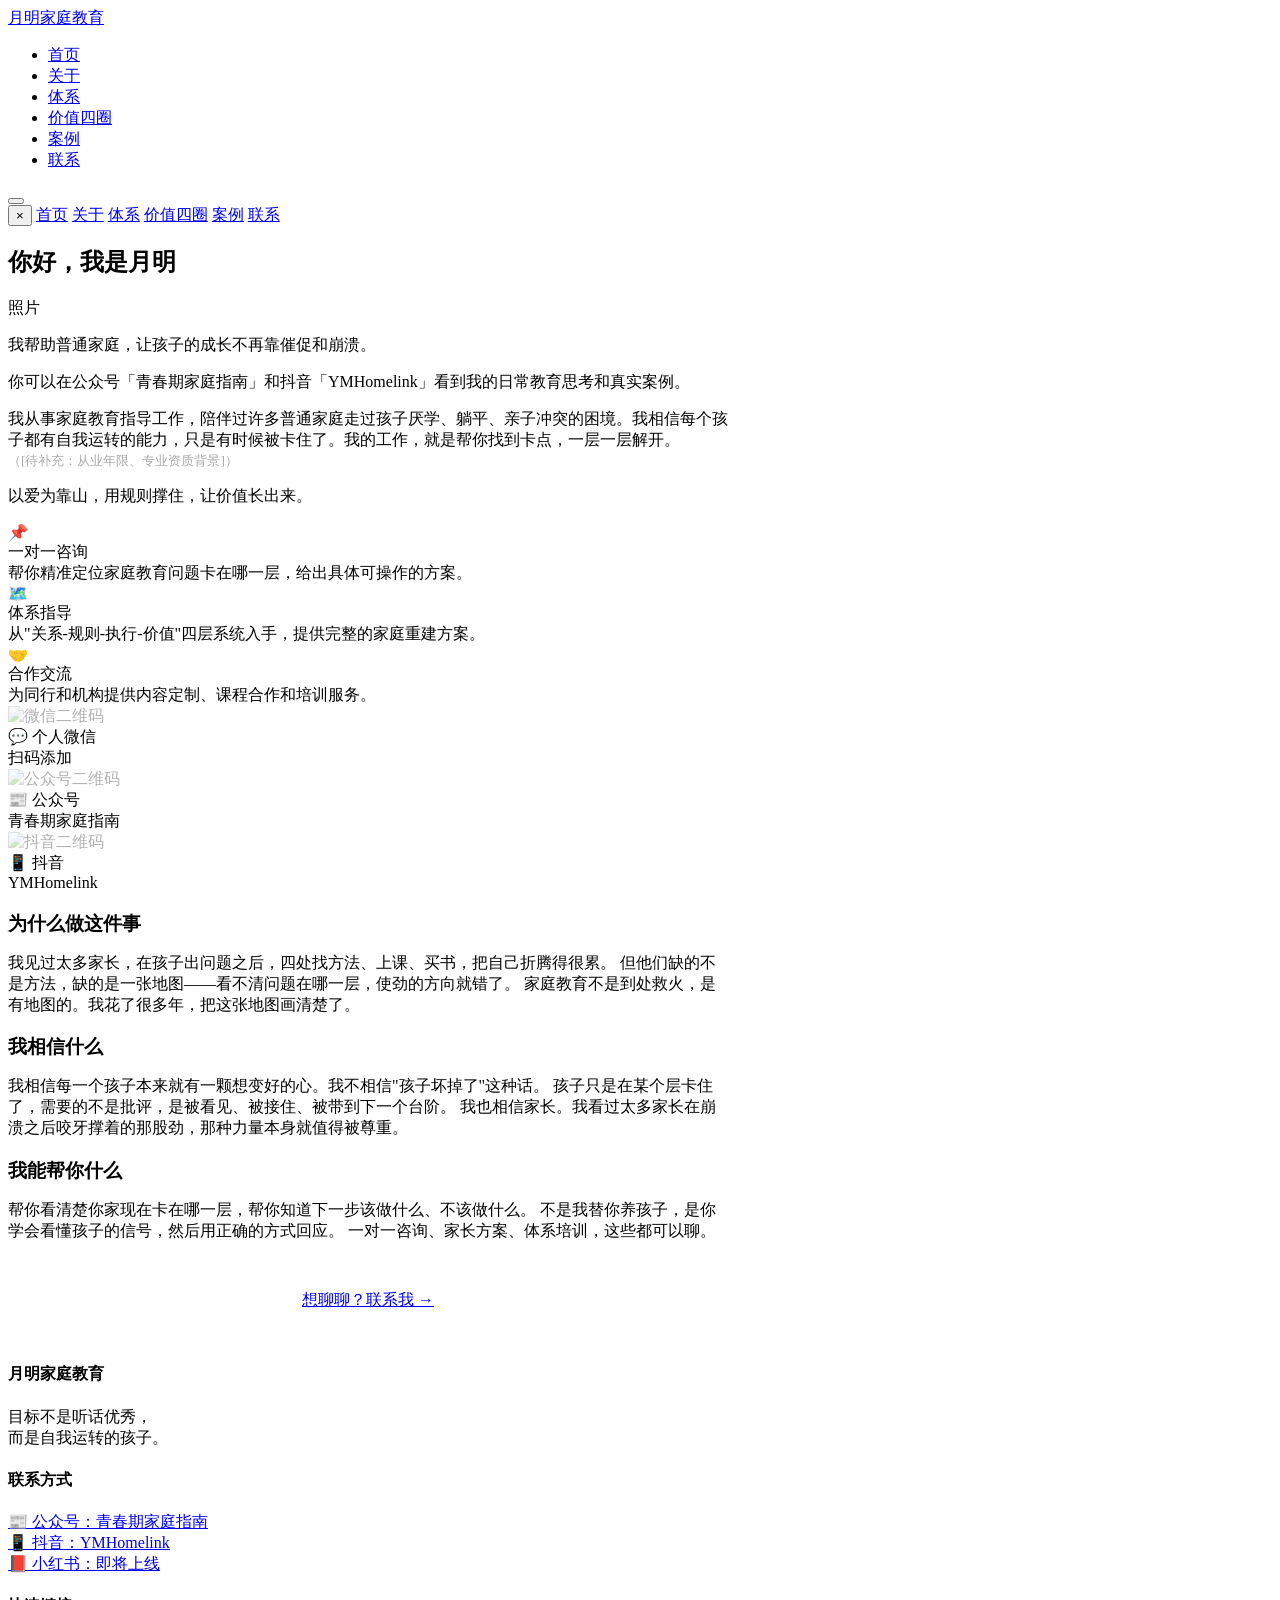
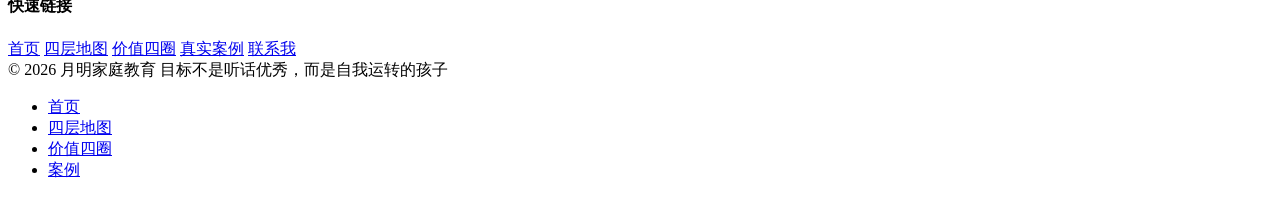
==== about.html @ 7f3afdfc "fix: correct QR code image assignments - qrcode-douyin.png = 抖音 - qrcode-wechat-mp.jpg = 微信公众号 - qrc" ====
<!DOCTYPE html>
<html lang="zh-CN">
<head>
  <meta charset="UTF-8">
  <meta name="viewport" content="width=device-width, initial-scale=1.0">
  <title>你好，我是月明 | 月明家庭教育</title>
  <meta name="description" content="月明，帮助普通家庭，让孩子的成长不再靠催促和崩溃。">
  <link rel="stylesheet" href="css/style.css">
</head>
<body>

<!-- ========== HEADER ========== -->
<!--[HEADER START]-->
<nav class="nav">
  <div class="container nav__inner">
    <a href="index.html" class="nav__brand">月明家庭教育</a>
    <ul class="nav__links">
      <li><a href="index.html">首页</a></li>
      <li><a href="about.html">关于</a></li>
      <li><a href="system.html">体系</a></li>
      <li><a href="value.html">价值四圈</a></li>
      <li><a href="cases.html">案例</a></li>
      <li><a href="contact.html" class="nav__cta">联系</a></li>
    </ul>
    <button class="nav__hamburger" aria-label="菜单" onclick="document.querySelector('.nav__mobile').classList.add('open'); document.body.style.overflow='hidden';">
      <span></span><span></span><span></span>
    </button>
  </div>
</nav>
<div class="nav__mobile">
  <button class="nav__mobile-close" onclick="document.querySelector('.nav__mobile').classList.remove('open'); document.body.style.overflow='';">&times;</button>
  <a href="index.html">首页</a>
  <a href="about.html">关于</a>
  <a href="system.html">体系</a>
  <a href="value.html">价值四圈</a>
  <a href="cases.html">案例</a>
  <a href="contact.html">联系</a>
</div>
<!--[HEADER END]-->

<main>
  <section class="hero">
    <div class="container">
      <h1 class="hero__title">你好，我是月明</h1>
    </div>
  </section>

  <section class="section" style="padding-top:0">
    <div class="container" style="max-width:720px;">
      <!-- 照片占位 -->
      <div class="about-photo">照片</div>

      <p class="about-intro">我帮助普通家庭，让孩子的成长不再靠催促和崩溃。</p>
      <p class="about-links">你可以在公众号「青春期家庭指南」和抖音「YMHomelink」看到我的日常教育思考和真实案例。</p>

      <div class="about-bg-text">
        我从事家庭教育指导工作，陪伴过许多普通家庭走过孩子厌学、躺平、亲子冲突的困境。我相信每个孩子都有自我运转的能力，只是有时候被卡住了。我的工作，就是帮你找到卡点，一层一层解开。
        <br><small style="color:#aaa;">（[待补充：从业年限、专业资质背景]）</small>
      </div>

      <div class="about-quote-card">
        <p>以爱为靠山，用规则撑住，让价值长出来。</p>
      </div>

      <div class="divider"></div>

      <!-- 服务项目 -->
      <div class="service-cards reveal">
        <div class="service-card">
          <div class="service-card__icon">📌</div>
          <div class="service-card__title">一对一咨询</div>
          <div class="service-card__desc">帮你精准定位家庭教育问题卡在哪一层，给出具体可操作的方案。</div>
        </div>
        <div class="service-card">
          <div class="service-card__icon">🗺️</div>
          <div class="service-card__title">体系指导</div>
          <div class="service-card__desc">从"关系-规则-执行-价值"四层系统入手，提供完整的家庭重建方案。</div>
        </div>
        <div class="service-card">
          <div class="service-card__icon">🤝</div>
          <div class="service-card__title">合作交流</div>
          <div class="service-card__desc">为同行和机构提供内容定制、课程合作和培训服务。</div>
        </div>
      </div>

      <!-- 二维码 -->
      <div class="qr-cards reveal">
        <div class="qr-card">
          <img src="images/qr/qrcode-wechat-personal.png" alt="微信二维码" class="qr-card__img" onerror="this.style.opacity='0.3'">
          <div class="qr-card__name">💬 个人微信</div>
          <div class="qr-card__sub">扫码添加</div>
        </div>
        <div class="qr-card">
          <img src="images/qr/qrcode-wechat-mp.jpg" alt="公众号二维码" class="qr-card__img" onerror="this.style.opacity='0.3'">
          <div class="qr-card__name">📰 公众号</div>
          <div class="qr-card__sub">青春期家庭指南</div>
        </div>
        <div class="qr-card">
          <img src="images/qr/qrcode-douyin.png" alt="抖音二维码" class="qr-card__img" onerror="this.style.opacity='0.3'">
          <div class="qr-card__name">📱 抖音</div>
          <div class="qr-card__sub">YMHomelink</div>
        </div>
      </div>

      <div class="divider"></div>

      <!-- 三段落 -->
      <div class="reveal">
        <h3 style="margin-bottom:16px;">为什么做这件事</h3>
        <p>我见过太多家长，在孩子出问题之后，四处找方法、上课、买书，把自己折腾得很累。 但他们缺的不是方法，缺的是一张地图——看不清问题在哪一层，使劲的方向就错了。 家庭教育不是到处救火，是有地图的。我花了很多年，把这张地图画清楚了。</p>
      </div>

      <div class="divider"></div>

      <div class="reveal">
        <h3 style="margin-bottom:16px;">我相信什么</h3>
        <p>我相信每一个孩子本来就有一颗想变好的心。我不相信"孩子坏掉了"这种话。 孩子只是在某个层卡住了，需要的不是批评，是被看见、被接住、被带到下一个台阶。 我也相信家长。我看过太多家长在崩溃之后咬牙撑着的那股劲，那种力量本身就值得被尊重。</p>
      </div>

      <div class="divider"></div>

      <div class="reveal">
        <h3 style="margin-bottom:16px;">我能帮你什么</h3>
        <p>帮你看清楚你家现在卡在哪一层，帮你知道下一步该做什么、不该做什么。 不是我替你养孩子，是你学会看懂孩子的信号，然后用正确的方式回应。 一对一咨询、家长方案、体系培训，这些都可以聊。</p>
      </div>

      <div class="divider"></div>

      <div class="reveal" style="text-align:center; padding:32px 0;">
        <a href="contact.html" class="btn btn--primary">想聊聊？联系我 →</a>
      </div>
    </div>
  </section>
</main>

<!-- ========== FOOTER ========== -->
<!--[FOOTER START]-->
<footer class="footer">
  <div class="container">
    <div class="footer__inner">
      <div class="footer__col">
        <h4>月明家庭教育</h4>
        <p>目标不是听话优秀，<br>而是自我运转的孩子。</p>
      </div>
      <div class="footer__col">
        <h4>联系方式</h4>
        <div class="footer__social">
          <a href="https://mp.weixin.qq.com/" target="_blank" rel="noopener">📰 公众号：青春期家庭指南</a>
        </div>
        <div class="footer__social">
          <a href="https://www.douyin.com/user/YMHomelink" target="_blank" rel="noopener">📱 抖音：YMHomelink</a>
        </div>
        <div class="footer__social">
          <a href="#">📕 小红书：即将上线</a>
        </div>
      </div>
      <div class="footer__col">
        <h4>快速链接</h4>
        <a href="index.html">首页</a>
        <a href="system.html">四层地图</a>
        <a href="value.html">价值四圈</a>
        <a href="cases.html">真实案例</a>
        <a href="contact.html">联系我</a>
      </div>
    </div>
    <div class="footer__bottom">
      <span>© 2026 月明家庭教育</span>
      <span>目标不是听话优秀，而是自我运转的孩子</span>
      <ul class="footer__bottom-links">
        <li><a href="index.html">首页</a></li>
        <li><a href="system.html">四层地图</a></li>
        <li><a href="value.html">价值四圈</a></li>
        <li><a href="cases.html">案例</a></li>
      </ul>
    </div>
  </div>
</footer>
<!--[FOOTER END]-->

<script src="js/main.js"></script>
</body>
</html>
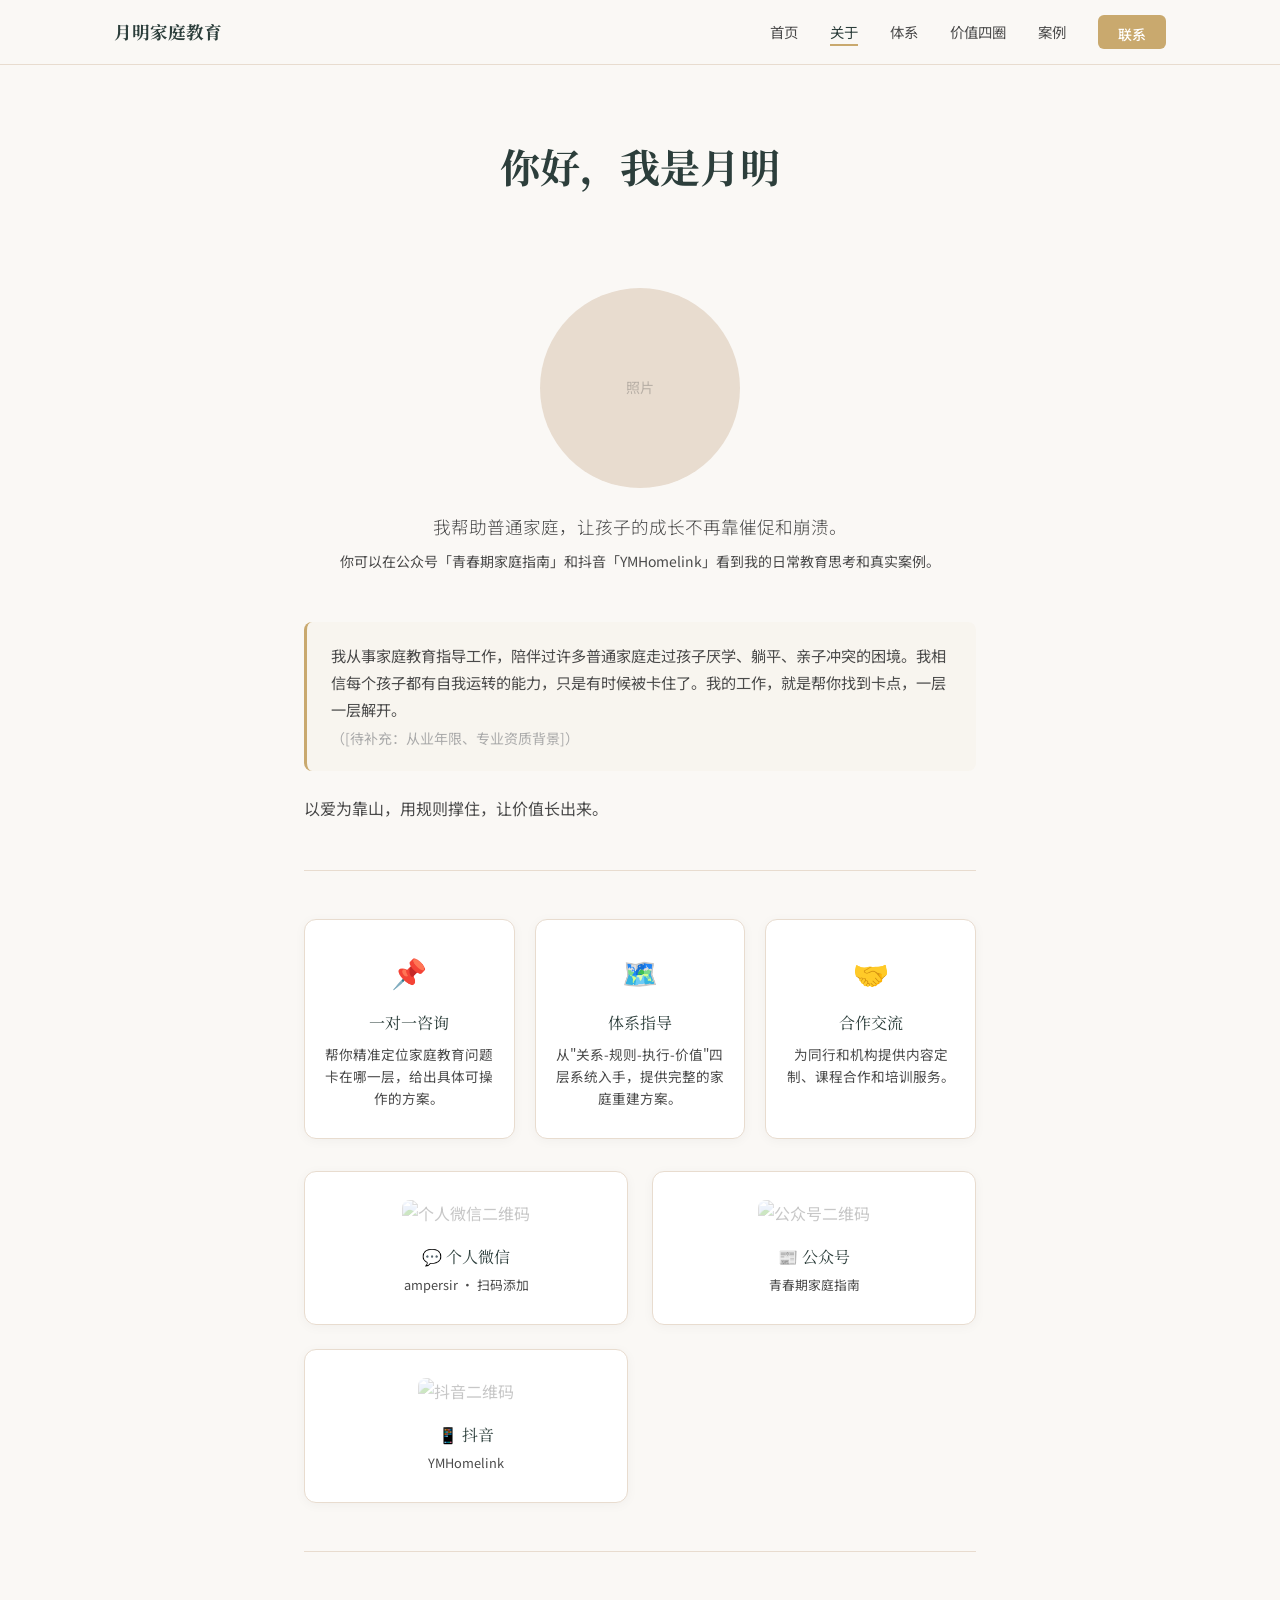
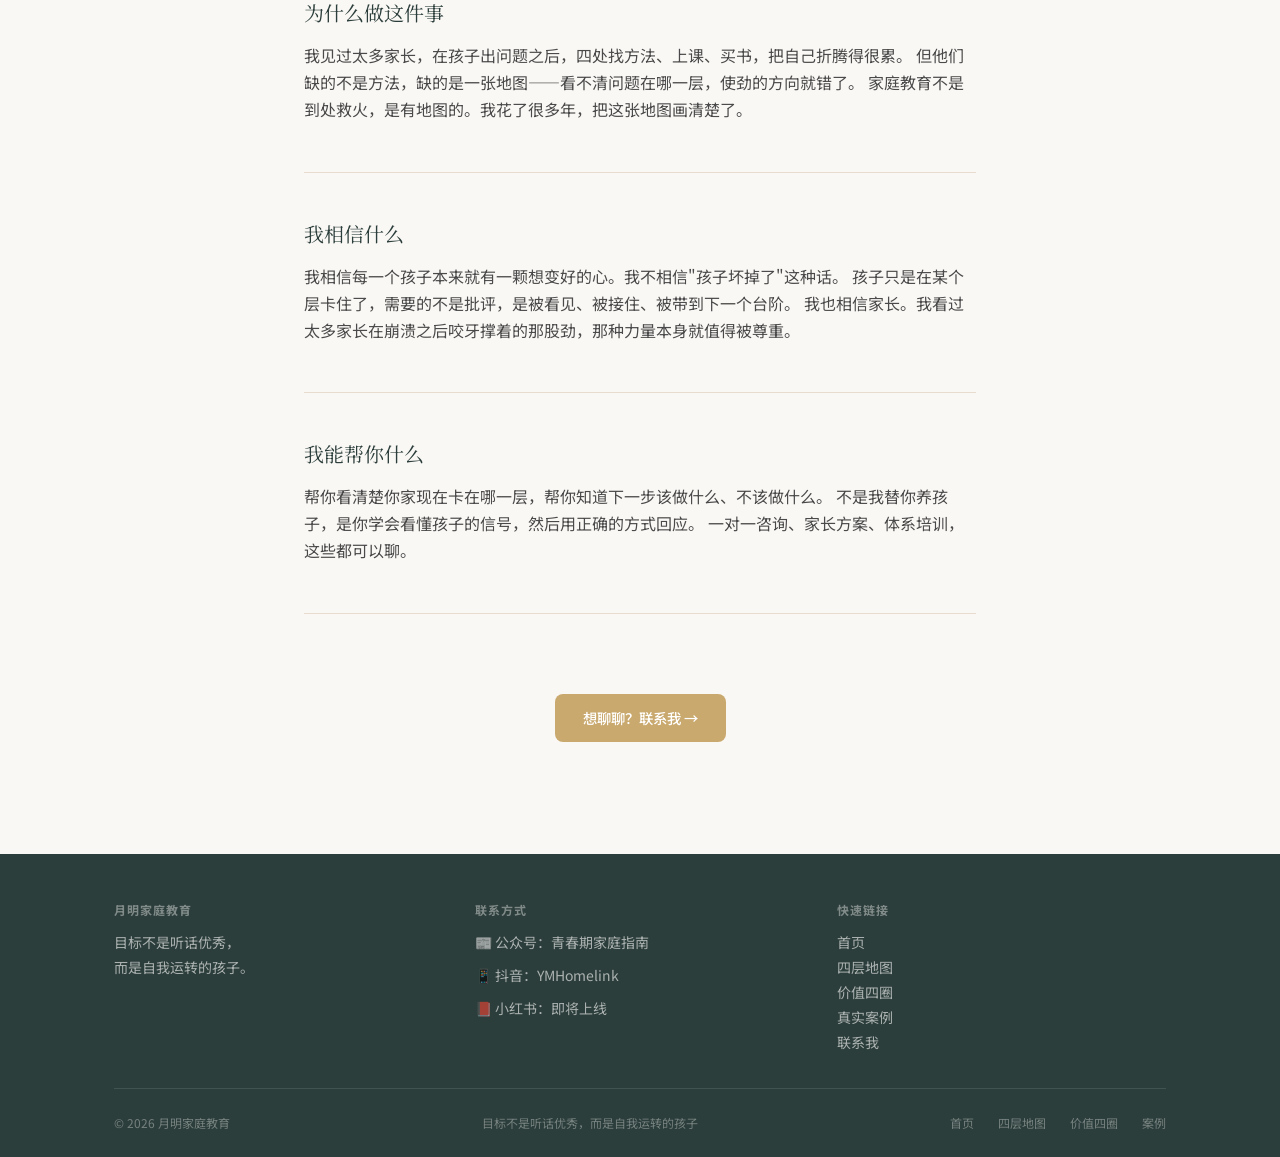
==== commit bd21810b: "fix: comprehensive site review updates QR code mappings (final): - qrcode-wechat-mp.jpg = 个人微信 amper" ====
--- a/about.html
+++ b/about.html
@@ -86,12 +86,12 @@
       <!-- 二维码 -->
       <div class="qr-cards reveal">
         <div class="qr-card">
-          <img src="images/qr/qrcode-wechat-personal.png" alt="微信二维码" class="qr-card__img" onerror="this.style.opacity='0.3'">
+          <img src="images/qr/qrcode-wechat-mp.jpg" alt="个人微信二维码" class="qr-card__img" onerror="this.style.opacity='0.3'">
           <div class="qr-card__name">💬 个人微信</div>
-          <div class="qr-card__sub">扫码添加</div>
+          <div class="qr-card__sub">ampersir · 扫码添加</div>
         </div>
         <div class="qr-card">
-          <img src="images/qr/qrcode-wechat-mp.jpg" alt="公众号二维码" class="qr-card__img" onerror="this.style.opacity='0.3'">
+          <img src="images/qr/qrcode-wechat-personal.png" alt="公众号二维码" class="qr-card__img" onerror="this.style.opacity='0.3'">
           <div class="qr-card__name">📰 公众号</div>
           <div class="qr-card__sub">青春期家庭指南</div>
         </div>
@@ -145,7 +145,7 @@
       <div class="footer__col">
         <h4>联系方式</h4>
         <div class="footer__social">
-          <a href="https://mp.weixin.qq.com/" target="_blank" rel="noopener">📰 公众号：青春期家庭指南</a>
+          <a href="https://mp.weixin.qq.com/" target="_blank" rel="noopener"><!-- TODO: 替换为公众号真实主页链接 -->📰 公众号：青春期家庭指南</a>
         </div>
         <div class="footer__social">
           <a href="https://www.douyin.com/user/YMHomelink" target="_blank" rel="noopener">📱 抖音：YMHomelink</a>
--- a/css/style.css
+++ b/css/style.css
@@ -0,0 +1,1560 @@
+/* ============================================
+   月明家庭教育 - 全局样式表
+   ============================================ */
+
+/* Google Fonts */
+@import url('https://fonts.googleapis.com/css2?family=Noto+Serif+SC:wght@400;700&family=Noto+Sans+SC:wght@300;400;500&family=Inter:wght@400;500&display=swap');
+
+/* CSS Variables */
+:root {
+  --bg: #FAF8F5;
+  --card: #FFFFFF;
+  --heading: #2C3E3B;
+  --body: #4A4A4A;
+  --accent: #C9A96E;
+  --accent-dark: #B08A55;
+  --divider: #E8DCCF;
+  --font-serif: 'Noto Serif SC', 'Songti SC', serif;
+  --font-sans: 'Noto Sans SC', 'PingFang SC', 'Microsoft YaHei', sans-serif;
+  --font-inter: 'Inter', sans-serif;
+  --shadow-card: 0 2px 12px rgba(0,0,0,0.04);
+  --shadow-hover: 0 4px 20px rgba(0,0,0,0.08);
+  --radius: 12px;
+  --transition: 0.3s ease;
+}
+
+/* Reset */
+*, *::before, *::after { box-sizing: border-box; margin: 0; padding: 0; }
+
+html {
+  scroll-behavior: smooth;
+  font-size: 16px;
+}
+
+body {
+  background-color: var(--bg);
+  color: var(--body);
+  font-family: var(--font-sans);
+  font-weight: 400;
+  line-height: 1.7;
+  -webkit-font-smoothing: antialiased;
+}
+
+/* Typography */
+h1, h2, h3, h4 {
+  font-family: var(--font-serif);
+  color: var(--heading);
+  line-height: 1.3;
+}
+h1 { font-size: 2.5rem; font-weight: 700; }
+h2 { font-size: 1.75rem; font-weight: 700; }
+h3 { font-size: 1.25rem; font-weight: 400; }
+p { margin-bottom: 1rem; }
+p:last-child { margin-bottom: 0; }
+
+small, .small { font-size: 0.875rem; }
+
+/* Container */
+.container {
+  max-width: 1100px;
+  margin: 0 auto;
+  padding: 0 24px;
+}
+
+/* Section spacing */
+.section { padding: 80px 0; }
+.section--lg { padding: 120px 0; }
+.section--sm { padding: 48px 0; }
+
+/* ============================================
+   Navigation
+   ============================================ */
+.nav {
+  position: fixed;
+  top: 0;
+  left: 0;
+  right: 0;
+  z-index: 1000;
+  background: rgba(250, 248, 245, 0.95);
+  backdrop-filter: blur(8px);
+  border-bottom: 1px solid var(--divider);
+}
+
+.nav__inner {
+  display: flex;
+  align-items: center;
+  justify-content: space-between;
+  height: 64px;
+}
+
+.nav__brand {
+  font-family: var(--font-serif);
+  font-size: 1.1rem;
+  font-weight: 700;
+  color: var(--heading);
+  text-decoration: none;
+}
+
+.nav__links {
+  display: flex;
+  align-items: center;
+  gap: 32px;
+  list-style: none;
+}
+
+.nav__links a {
+  font-size: 0.9rem;
+  color: var(--body);
+  text-decoration: none;
+  padding-bottom: 2px;
+  border-bottom: 2px solid transparent;
+  transition: border-color var(--transition), color var(--transition);
+}
+
+.nav__links a:hover,
+.nav__links a.active {
+  color: var(--heading);
+  border-bottom-color: var(--accent);
+}
+
+.nav__cta {
+  display: inline-block;
+  padding: 8px 20px;
+  background: var(--accent);
+  color: #fff !important;
+  border-radius: 6px;
+  font-size: 0.875rem !important;
+  font-weight: 500;
+  text-decoration: none;
+  border-bottom: none !important;
+  transition: background var(--transition);
+}
+
+.nav__cta:hover { background: var(--accent-dark); }
+
+/* Hamburger */
+.nav__hamburger {
+  display: none;
+  flex-direction: column;
+  gap: 5px;
+  cursor: pointer;
+  padding: 8px;
+  background: none;
+  border: none;
+}
+.nav__hamburger span {
+  display: block;
+  width: 24px;
+  height: 2px;
+  background: var(--heading);
+  transition: var(--transition);
+}
+
+/* Mobile nav overlay */
+.nav__mobile {
+  display: none;
+  position: fixed;
+  inset: 0;
+  background: var(--bg);
+  z-index: 999;
+  flex-direction: column;
+  align-items: center;
+  justify-content: center;
+  gap: 32px;
+}
+
+.nav__mobile.open { display: flex; }
+
+.nav__mobile a {
+  font-family: var(--font-serif);
+  font-size: 1.5rem;
+  color: var(--heading);
+  text-decoration: none;
+  padding-bottom: 4px;
+  border-bottom: 2px solid transparent;
+}
+
+.nav__mobile a.active { border-bottom-color: var(--accent); }
+
+.nav__mobile-close {
+  position: absolute;
+  top: 20px;
+  right: 24px;
+  font-size: 2rem;
+  background: none;
+  border: none;
+  cursor: pointer;
+  color: var(--heading);
+}
+
+/* ============================================
+   Footer
+   ============================================ */
+.footer {
+  background: var(--heading);
+  color: rgba(255,255,255,0.6);
+  padding: 48px 0 24px;
+}
+
+.footer__inner {
+  display: grid;
+  grid-template-columns: 1fr 1fr 1fr;
+  gap: 32px;
+  padding-bottom: 32px;
+  border-bottom: 1px solid rgba(255,255,255,0.1);
+  margin-bottom: 24px;
+}
+
+.footer__col h4 {
+  font-family: var(--font-sans);
+  font-size: 0.75rem;
+  text-transform: uppercase;
+  letter-spacing: 0.08em;
+  color: rgba(255,255,255,0.4);
+  margin-bottom: 12px;
+}
+
+.footer__col p,
+.footer__col a {
+  font-size: 0.875rem;
+  color: rgba(255,255,255,0.6);
+  text-decoration: none;
+  line-height: 1.8;
+  display: block;
+}
+
+.footer__col a:hover { color: var(--accent); }
+
+.footer__bottom {
+  display: flex;
+  justify-content: space-between;
+  align-items: center;
+  flex-wrap: wrap;
+  gap: 12px;
+  font-size: 0.75rem;
+  color: rgba(255,255,255,0.35);
+}
+
+.footer__bottom-links {
+  display: flex;
+  gap: 24px;
+  list-style: none;
+}
+
+.footer__bottom-links a {
+  color: rgba(255,255,255,0.35);
+  text-decoration: none;
+  transition: color var(--transition);
+}
+
+.footer__bottom-links a:hover { color: rgba(255,255,255,0.6); }
+
+.footer__social {
+  display: flex;
+  gap: 20px;
+  margin-top: 8px;
+}
+
+.footer__social a {
+  display: flex;
+  align-items: center;
+  gap: 6px;
+  font-size: 0.875rem;
+}
+
+/* ============================================
+   Cards
+   ============================================ */
+.card {
+  background: var(--card);
+  border-radius: var(--radius);
+  padding: 32px;
+  box-shadow: var(--shadow-card);
+  transition: transform var(--transition), box-shadow var(--transition);
+}
+
+.card:hover {
+  transform: translateY(-2px);
+  box-shadow: var(--shadow-hover);
+}
+
+.card--accent {
+  border: 1px solid var(--accent);
+}
+
+/* ============================================
+   Buttons
+   ============================================ */
+.btn {
+  display: inline-block;
+  padding: 12px 28px;
+  border-radius: 8px;
+  font-size: 0.9rem;
+  font-weight: 500;
+  text-decoration: none;
+  cursor: pointer;
+  border: none;
+  transition: all var(--transition);
+  font-family: var(--font-sans);
+}
+
+.btn--primary {
+  background: var(--accent);
+  color: #fff;
+}
+.btn--primary:hover { background: var(--accent-dark); }
+
+.btn--secondary {
+  background: transparent;
+  color: var(--heading);
+  border: 1.5px solid var(--accent);
+}
+.btn--secondary:hover { background: var(--accent); color: #fff; }
+
+.btn--ghost {
+  background: transparent;
+  color: var(--accent);
+  border: none;
+  padding: 8px 0;
+  border-bottom: 1px solid var(--accent);
+  border-radius: 0;
+}
+.btn--ghost:hover { color: var(--accent-dark); border-bottom-color: var(--accent-dark); }
+
+/* ============================================
+   Hero
+   ============================================ */
+.hero {
+  padding: 140px 0 80px;
+  text-align: center;
+}
+
+.hero__title {
+  font-size: 2.5rem;
+  margin-bottom: 16px;
+}
+
+.hero__title span { display: block; }
+
+.hero__subtitle {
+  font-size: 1.1rem;
+  color: var(--body);
+  max-width: 600px;
+  margin: 0 auto 48px;
+  font-weight: 300;
+}
+
+/* ============================================
+   Flow Chart (判断流程图)
+   ============================================ */
+.flow {
+  max-width: 700px;
+  margin: 0 auto;
+}
+
+.flow__step {
+  background: var(--card);
+  border-radius: var(--radius);
+  padding: 24px 32px;
+  box-shadow: var(--shadow-card);
+  position: relative;
+  margin-bottom: 16px;
+  text-align: left;
+  border-left: 4px solid var(--accent);
+  transition: all var(--transition);
+}
+
+.flow__step:hover {
+  transform: translateX(4px);
+  box-shadow: var(--shadow-hover);
+}
+
+.flow__step--l1 { border-left-color: #D4B896; }
+.flow__step--l2 { border-left-color: #C9A96E; }
+.flow__step--l3 { border-left-color: #B08A55; }
+.flow__step--l4 { border-left-color: #8B6B3D; }
+.flow__step--end { border-left-color: #5C8A6A; background: #F0F7F2; }
+
+.flow__question {
+  font-weight: 500;
+  color: var(--heading);
+  margin-bottom: 8px;
+}
+
+.flow__question small {
+  color: var(--accent);
+  font-family: var(--font-inter);
+}
+
+.flow__answer {
+  font-size: 0.875rem;
+  color: var(--body);
+  display: flex;
+  align-items: center;
+  gap: 8px;
+}
+
+.flow__arrow {
+  display: block;
+  text-align: center;
+  font-size: 1.2rem;
+  color: var(--divider);
+  padding: 8px 0;
+}
+
+.flow__result {
+  font-family: var(--font-serif);
+  font-size: 1.1rem;
+  color: #3D7A50;
+  text-align: center;
+  padding: 16px;
+  font-weight: 700;
+}
+
+/* ============================================
+   Four Layers Cards
+   ============================================ */
+.layers-grid {
+  display: grid;
+  grid-template-columns: repeat(3, 1fr);
+  gap: 24px;
+  margin-top: 48px;
+}
+
+.layer-card {
+  background: var(--card);
+  border-radius: var(--radius);
+  padding: 32px 24px;
+  box-shadow: var(--shadow-card);
+  text-align: center;
+  transition: transform var(--transition), box-shadow var(--transition);
+  border-top: 4px solid var(--accent);
+}
+
+.layer-card:hover {
+  transform: translateY(-4px);
+  box-shadow: var(--shadow-hover);
+}
+
+.layer-card__num {
+  font-family: var(--font-inter);
+  font-size: 0.75rem;
+  color: var(--accent);
+  font-weight: 500;
+  letter-spacing: 0.1em;
+  text-transform: uppercase;
+  margin-bottom: 8px;
+}
+
+.layer-card__title {
+  font-family: var(--font-serif);
+  font-size: 1.25rem;
+  color: var(--heading);
+  margin-bottom: 12px;
+}
+
+.layer-card__desc {
+  font-size: 0.9rem;
+  color: var(--body);
+  line-height: 1.6;
+}
+
+/* ============================================
+   Value Circles (价值四圈)
+   ============================================ */
+.circles-wrap {
+  display: flex;
+  justify-content: center;
+  align-items: center;
+  padding: 48px 0;
+}
+
+.circles-svg {
+  max-width: 480px;
+  width: 100%;
+  height: auto;
+  overflow: visible;
+}
+
+@media (max-width: 480px) {
+  .circles-svg {
+    max-width: 320px;
+  }
+}
+
+/* ============================================
+   Pyramid (四层金字塔)
+   ============================================ */
+.pyramid {
+  max-width: 600px;
+  margin: 0 auto;
+}
+
+.pyramid__layer {
+  padding: 28px 32px;
+  text-align: center;
+  color: #fff;
+  cursor: pointer;
+  position: relative;
+  transition: filter var(--transition);
+  border-radius: 4px;
+  margin-bottom: 4px;
+}
+
+.pyramid__layer:hover { filter: brightness(1.08); }
+
+.pyramid__layer--1 { background: linear-gradient(135deg, #C9A96E, #D4B896); border-radius: 12px 12px 4px 4px; }
+.pyramid__layer--2 { background: linear-gradient(135deg, #B08A55, #C9A96E); }
+.pyramid__layer--3 { background: linear-gradient(135deg, #8B6B3D, #B08A55); }
+.pyramid__layer--4 { background: linear-gradient(135deg, #6B5030, #8B6B3D); border-radius: 4px 4px 12px 12px; }
+
+.pyramid__title {
+  font-family: var(--font-serif);
+  font-size: 1.1rem;
+  font-weight: 700;
+  margin-bottom: 4px;
+}
+
+.pyramid__desc {
+  font-size: 0.875rem;
+  opacity: 0.85;
+  font-weight: 300;
+}
+
+.pyramid__expand {
+  font-size: 0.8rem;
+  margin-top: 8px;
+  opacity: 0.7;
+  font-family: var(--font-inter);
+}
+
+/* Pyramid detail (folded content) */
+.pyramid__detail {
+  display: none;
+  background: var(--card);
+  border-radius: var(--radius);
+  padding: 24px 32px;
+  margin-top: -2px;
+  margin-bottom: 16px;
+  box-shadow: var(--shadow-card);
+  border-left: 3px solid var(--accent);
+}
+
+.pyramid__detail.open { display: block; }
+
+.pyramid__detail p {
+  font-size: 0.9rem;
+  color: var(--body);
+  margin-bottom: 8px;
+}
+
+/* ============================================
+   CTA Box (呼出框)
+   ============================================ */
+.cta-box {
+  border: 2px solid var(--accent);
+  border-radius: var(--radius);
+  padding: 32px 40px;
+  text-align: center;
+  background: linear-gradient(135deg, rgba(201,169,110,0.05), rgba(201,169,110,0.02));
+}
+
+.cta-box__text {
+  font-family: var(--font-serif);
+  font-size: 1.25rem;
+  color: var(--heading);
+  margin-bottom: 20px;
+  font-weight: 700;
+}
+
+.cta-box--inline {
+  border-left: 4px solid var(--accent);
+  border-radius: 0;
+  padding: 24px 32px;
+  text-align: left;
+}
+
+/* ============================================
+   Error List (常见错误动作)
+   ============================================ */
+.error-grid {
+  display: grid;
+  grid-template-columns: repeat(auto-fit, minmax(280px, 1fr));
+  gap: 16px;
+  margin-top: 32px;
+}
+
+.error-card {
+  background: rgba(201,169,110,0.06);
+  border: 1px solid var(--divider);
+  border-radius: var(--radius);
+  padding: 20px 24px;
+}
+
+.error-card__title {
+  font-weight: 500;
+  color: var(--heading);
+  margin-bottom: 8px;
+  font-size: 0.95rem;
+}
+
+.error-card__ex {
+  font-size: 0.875rem;
+  color: #C0794A;
+  font-style: italic;
+}
+
+/* ============================================
+   Speech Tool (话术工具箱)
+   ============================================ */
+.speech-item {
+  background: var(--card);
+  border-radius: var(--radius);
+  padding: 20px 24px;
+  margin-bottom: 12px;
+  box-shadow: var(--shadow-card);
+}
+
+.speech-item__bad {
+  color: #C0794A;
+  font-size: 0.875rem;
+  margin-bottom: 8px;
+  padding-left: 12px;
+  border-left: 2px solid #E8A87C;
+}
+
+.speech-item__good {
+  color: #3D7A50;
+  font-size: 0.9rem;
+  font-weight: 500;
+  padding-left: 12px;
+  border-left: 2px solid #7DB88A;
+}
+
+/* ============================================
+   Case Cards (案例)
+   ============================================ */
+.case-card {
+  background: var(--card);
+  border-radius: var(--radius);
+  padding: 40px;
+  box-shadow: var(--shadow-card);
+  margin-bottom: 32px;
+}
+
+.case-card__meta {
+  font-size: 0.75rem;
+  color: var(--accent);
+  font-weight: 500;
+  text-transform: uppercase;
+  letter-spacing: 0.1em;
+  font-family: var(--font-inter);
+  margin-bottom: 12px;
+}
+
+.case-card__bg {
+  font-size: 0.9rem;
+  color: var(--body);
+  margin-bottom: 16px;
+  padding: 16px;
+  background: rgba(201,169,110,0.06);
+  border-radius: 8px;
+  border-left: 3px solid var(--accent);
+}
+
+.case-card__labels {
+  display: flex;
+  gap: 8px;
+  flex-wrap: wrap;
+  margin-bottom: 16px;
+}
+
+.label {
+  padding: 4px 12px;
+  background: var(--divider);
+  border-radius: 20px;
+  font-size: 0.75rem;
+  color: var(--body);
+}
+
+.case-card__flow {
+  margin: 16px 0;
+}
+
+.case-card__flow-step {
+  display: flex;
+  align-items: flex-start;
+  gap: 12px;
+  margin-bottom: 12px;
+  font-size: 0.9rem;
+}
+
+.case-card__arrow {
+  color: var(--accent);
+  font-weight: 500;
+  flex-shrink: 0;
+}
+
+.case-card__result {
+  color: #3D7A50;
+  font-weight: 500;
+  font-size: 1rem;
+  margin-top: 16px;
+  padding: 16px;
+  background: rgba(61,122,80,0.06);
+  border-radius: 8px;
+  border-left: 3px solid #3D7A50;
+}
+
+/* Image placeholder */
+.img-placeholder {
+  background: var(--divider);
+  border-radius: var(--radius);
+  display: flex;
+  align-items: center;
+  justify-content: center;
+  min-height: 200px;
+  color: rgba(74,74,74,0.4);
+  font-size: 0.875rem;
+  flex-direction: column;
+  gap: 8px;
+}
+
+.img-placeholder--4-3 { aspect-ratio: 4/3; }
+
+/* ============================================
+   Contact Form
+   ============================================ */
+.contact-grid {
+  display: grid;
+  grid-template-columns: 1fr 1fr;
+  gap: 64px;
+  align-items: start;
+}
+
+.form-group {
+  margin-bottom: 20px;
+}
+
+.form-group label {
+  display: block;
+  font-size: 0.875rem;
+  color: var(--heading);
+  margin-bottom: 8px;
+  font-weight: 500;
+}
+
+.form-group input,
+.form-group textarea,
+.form-group select {
+  width: 100%;
+  padding: 12px 16px;
+  border: 1.5px solid var(--divider);
+  border-radius: 8px;
+  font-size: 0.9rem;
+  font-family: var(--font-sans);
+  background: var(--card);
+  color: var(--body);
+  transition: border-color var(--transition);
+  outline: none;
+}
+
+.form-group input:focus,
+.form-group textarea:focus,
+.form-group select:focus {
+  border-color: var(--accent);
+}
+
+.form-group textarea { resize: vertical; min-height: 120px; }
+
+.form-radios {
+  display: flex;
+  gap: 16px;
+  flex-wrap: wrap;
+}
+
+.form-radios label {
+  display: flex;
+  align-items: center;
+  gap: 6px;
+  cursor: pointer;
+  font-size: 0.875rem;
+  color: var(--body);
+}
+
+.form-radios input[type="radio"] {
+  width: auto;
+  accent-color: var(--accent);
+}
+
+.contact-ways__item {
+  display: flex;
+  align-items: center;
+  gap: 12px;
+  margin-bottom: 16px;
+  font-size: 0.9rem;
+}
+
+.contact-ways__item strong { color: var(--heading); }
+
+/* ============================================
+   About
+   ============================================ */
+.about-photo {
+  width: 200px;
+  height: 200px;
+  background: var(--divider);
+  border-radius: 50%;
+  display: flex;
+  align-items: center;
+  justify-content: center;
+  color: rgba(74,74,74,0.3);
+  font-size: 0.875rem;
+  margin: 0 auto 24px;
+}
+
+.about-intro {
+  text-align: center;
+  font-size: 1.1rem;
+  color: var(--body);
+  max-width: 600px;
+  margin: 0 auto 8px;
+  font-weight: 300;
+}
+
+.about-links {
+  text-align: center;
+  font-size: 0.875rem;
+  color: var(--body);
+  margin-bottom: 48px;
+}
+
+/* ============================================
+   Resource Download
+   ============================================ */
+.resource-list {
+  display: flex;
+  flex-direction: column;
+  gap: 16px;
+  max-width: 500px;
+  margin: 0 auto;
+}
+
+.resource-item {
+  display: flex;
+  align-items: center;
+  gap: 16px;
+  padding: 20px 24px;
+  background: var(--card);
+  border-radius: var(--radius);
+  box-shadow: var(--shadow-card);
+  text-decoration: none;
+  color: var(--heading);
+  transition: all var(--transition);
+}
+
+.resource-item:hover {
+  transform: translateX(4px);
+  box-shadow: var(--shadow-hover);
+}
+
+.resource-item__icon {
+  font-size: 1.5rem;
+  flex-shrink: 0;
+}
+
+.resource-item__info h4 {
+  font-size: 0.95rem;
+  font-weight: 500;
+  margin-bottom: 4px;
+}
+
+.resource-item__info small {
+  font-size: 0.75rem;
+  color: var(--body);
+}
+
+/* ============================================
+   Section Headers
+   ============================================ */
+.section-header {
+  text-align: center;
+  margin-bottom: 48px;
+}
+
+.section-header__title {
+  font-size: 2rem;
+  margin-bottom: 12px;
+}
+
+.section-header__subtitle {
+  font-size: 1rem;
+  color: var(--body);
+  max-width: 560px;
+  margin: 0 auto;
+  font-weight: 300;
+}
+
+.section-header__lead {
+  font-family: var(--font-serif);
+  font-size: 1.2rem;
+  color: var(--heading);
+  font-weight: 700;
+  margin-bottom: 16px;
+}
+
+/* ============================================
+   Quote
+   ============================================ */
+.quote {
+  border-left: 3px solid var(--accent);
+  padding: 16px 24px;
+  margin: 32px 0;
+  background: rgba(201,169,110,0.04);
+  border-radius: 0 var(--radius) var(--radius) 0;
+}
+
+.quote p {
+  font-family: var(--font-serif);
+  font-size: 1.1rem;
+  color: var(--heading);
+  font-style: italic;
+}
+
+/* ============================================
+   Three columns (联系我页三列)
+   ============================================ */
+.three-cols {
+  display: grid;
+  grid-template-columns: repeat(3, 1fr);
+  gap: 24px;
+  margin-bottom: 64px;
+}
+
+.three-col {
+  background: var(--card);
+  border-radius: var(--radius);
+  padding: 32px 24px;
+  box-shadow: var(--shadow-card);
+  text-align: center;
+  transition: transform var(--transition), box-shadow var(--transition);
+}
+
+.three-col:hover {
+  transform: translateY(-2px);
+  box-shadow: var(--shadow-hover);
+}
+
+.three-col__icon {
+  font-size: 2rem;
+  margin-bottom: 16px;
+}
+
+.three-col__title {
+  font-family: var(--font-serif);
+  font-size: 1.1rem;
+  color: var(--heading);
+  margin-bottom: 8px;
+}
+
+.three-col__desc {
+  font-size: 0.875rem;
+  color: var(--body);
+}
+
+/* ============================================
+   Scroll reveal animation
+   ============================================ */
+.reveal {
+  opacity: 0;
+  transform: translateY(20px);
+  transition: opacity 0.6s ease, transform 0.6s ease;
+}
+
+.reveal.visible {
+  opacity: 1;
+  transform: translateY(0);
+}
+
+/* ============================================
+   Divider
+   ============================================ */
+.divider {
+  height: 1px;
+  background: var(--divider);
+  margin: 48px 0;
+}
+
+/* ============================================
+   Formula (落地公式)
+   ============================================ */
+.formula {
+  display: flex;
+  align-items: center;
+  justify-content: center;
+  gap: 8px;
+  flex-wrap: wrap;
+  padding: 24px;
+  background: var(--card);
+  border-radius: var(--radius);
+  box-shadow: var(--shadow-card);
+  margin: 32px 0;
+  border: 1px solid var(--divider);
+}
+
+.formula__step {
+  font-family: var(--font-serif);
+  font-size: 1rem;
+  color: var(--heading);
+  font-weight: 700;
+  padding: 8px 16px;
+  background: rgba(201,169,110,0.08);
+  border-radius: 6px;
+}
+
+.formula__arrow {
+  color: var(--accent);
+  font-size: 1.2rem;
+}
+
+/* ============================================
+   Monthly Letter (月度来信)
+   ============================================ */
+.monthly-letter {
+  background: linear-gradient(135deg, rgba(201,169,110,0.08), rgba(201,169,110,0.03));
+  border: 1px solid var(--divider);
+  border-radius: var(--radius);
+  padding: 32px 40px;
+  text-align: center;
+}
+
+.monthly-letter__title {
+  font-family: var(--font-serif);
+  font-size: 1.1rem;
+  color: var(--heading);
+  margin-bottom: 8px;
+}
+
+.monthly-letter__desc {
+  font-size: 0.875rem;
+  color: var(--body);
+  margin-bottom: 16px;
+}
+
+/* ============================================
+   Responsive
+   ============================================ */
+@media (max-width: 768px) {
+  h1 { font-size: 1.8rem; }
+  h2 { font-size: 1.4rem; }
+
+  .hero { padding: 100px 0 48px; }
+  .hero__title { font-size: 1.8rem; }
+  .section { padding: 48px 0; }
+  .section--lg { padding: 64px 0; }
+
+  .nav__links { display: none; }
+  .nav__hamburger { display: flex; }
+
+  .layers-grid { grid-template-columns: 1fr; }
+  .contact-grid { grid-template-columns: 1fr; gap: 32px; }
+  .three-cols { grid-template-columns: 1fr; }
+  .footer__inner { grid-template-columns: 1fr; gap: 24px; }
+  .footer__bottom { flex-direction: column; text-align: center; }
+
+  .circles-wrap { padding: 24px 0; }
+  .circles-svg { max-width: 280px; }
+
+  .case-card { padding: 24px; }
+  .pyramid__layer { padding: 20px 16px; }
+  .pyramid__detail { padding: 16px; }
+
+  .formula { gap: 4px; }
+  .formula__step { font-size: 0.85rem; padding: 6px 10px; }
+  .formula__arrow { font-size: 0.9rem; }
+
+  .monthly-letter { padding: 24px; }
+}
+
+/* ============================================
+   流程图图标
+   ============================================ */
+.flow-step-icon {
+  font-size: 1.4rem;
+  flex-shrink: 0;
+}
+
+/* ============================================
+   翻转卡片
+   ============================================ */
+.flip-cards {
+  display: grid;
+  grid-template-columns: repeat(auto-fit, minmax(260px, 1fr));
+  gap: 16px;
+  margin-top: 32px;
+}
+
+.flip-card {
+  perspective: 800px;
+  height: 160px;
+  cursor: pointer;
+}
+
+.flip-card__inner {
+  position: relative;
+  width: 100%;
+  height: 100%;
+  transition: transform 0.5s cubic-bezier(0.4, 0.2, 0.2, 1);
+  transform-style: preserve-3d;
+}
+
+.flip-card.flipped .flip-card__inner {
+  transform: rotateY(180deg);
+}
+
+.flip-card__front,
+.flip-card__back {
+  position: absolute;
+  inset: 0;
+  backface-visibility: hidden;
+  border-radius: var(--radius);
+  padding: 20px 24px;
+  display: flex;
+  flex-direction: column;
+  justify-content: center;
+}
+
+.flip-card__front {
+  background: rgba(201,169,110,0.06);
+  border: 1px solid var(--divider);
+}
+
+.flip-card__front-title {
+  font-weight: 500;
+  color: var(--heading);
+  font-size: 1rem;
+  margin-bottom: 8px;
+}
+
+.flip-card__front-hint {
+  font-size: 0.75rem;
+  color: #aaa;
+  margin-top: auto;
+}
+
+.flip-card__back {
+  background: var(--card);
+  border: 1.5px solid var(--accent);
+  transform: rotateY(180deg);
+  box-shadow: var(--shadow-card);
+  padding: 16px 18px;
+}
+
+.flip-card__back-ex {
+  font-size: 0.875rem;
+  color: #C0794A;
+  font-style: italic;
+  margin-bottom: 8px;
+  background: #FEF0EF;
+  padding: 6px 10px;
+  border-radius: 6px;
+}
+
+.flip-card__back-note {
+  font-size: 0.8rem;
+  color: var(--body);
+  margin-bottom: 8px;
+}
+
+.flip-card__back-right {
+  font-size: 0.85rem;
+  color: #3D7A50;
+  font-weight: 500;
+  background: #F9F6EE;
+  padding: 8px 10px;
+  border-radius: 6px;
+  border-left: 3px solid #C9A96E;
+}
+
+/* ============================================
+   QR 二维码卡片
+   ============================================ */
+.qr-cards {
+  display: grid;
+  grid-template-columns: 1fr 1fr;
+  gap: 24px;
+  margin: 32px 0;
+}
+
+.qr-card {
+  background: var(--card);
+  border-radius: var(--radius);
+  padding: 28px;
+  box-shadow: var(--shadow-card);
+  text-align: center;
+  border: 1px solid var(--divider);
+  transition: all var(--transition);
+}
+
+.qr-card:hover {
+  transform: translateY(-2px);
+  box-shadow: var(--shadow-hover);
+}
+
+.qr-card__img {
+  width: 120px;
+  height: 120px;
+  object-fit: contain;
+  margin: 0 auto 16px;
+  border-radius: 8px;
+  background: #fff;
+}
+
+.qr-card__name {
+  font-family: var(--font-serif);
+  font-size: 1rem;
+  color: var(--heading);
+  margin-bottom: 4px;
+}
+
+.qr-card__sub {
+  font-size: 0.8rem;
+  color: var(--body);
+}
+
+.qr-card--wechat .qr-card__img {
+  width: 140px;
+  height: 140px;
+}
+
+/* ============================================
+   服务项目卡片（关于页）
+   ============================================ */
+.service-cards {
+  display: grid;
+  grid-template-columns: repeat(3, 1fr);
+  gap: 20px;
+  margin: 32px 0;
+}
+
+.service-card {
+  background: var(--card);
+  border-radius: var(--radius);
+  padding: 28px 20px;
+  box-shadow: var(--shadow-card);
+  text-align: center;
+  transition: all var(--transition);
+  border: 1px solid var(--divider);
+}
+
+.service-card:hover {
+  transform: translateY(-3px);
+  box-shadow: var(--shadow-hover);
+  border-color: var(--accent);
+}
+
+.service-card__icon {
+  font-size: 1.8rem;
+  margin-bottom: 12px;
+}
+
+.service-card__title {
+  font-family: var(--font-serif);
+  font-size: 1rem;
+  color: var(--heading);
+  margin-bottom: 8px;
+}
+
+.service-card__desc {
+  font-size: 0.85rem;
+  color: var(--body);
+  line-height: 1.6;
+}
+
+/* ============================================
+   交互式价值四圈
+   ============================================ */
+.value-interactive {
+  display: flex;
+  flex-direction: column;
+  align-items: center;
+  gap: 16px;
+}
+
+.value-circle-btn {
+  border-radius: 50%;
+  display: flex;
+  align-items: center;
+  justify-content: center;
+  cursor: pointer;
+  border: 2px solid transparent;
+  transition: all 0.3s ease;
+  background: none;
+  font-family: var(--font-serif);
+  font-weight: 700;
+  color: var(--heading);
+}
+
+.value-circle-btn:hover,
+.value-circle-btn.active {
+  border-color: var(--accent);
+  box-shadow: 0 0 0 4px rgba(201,169,110,0.15);
+}
+
+.value-circle-btn--s4 { width: 180px; height: 180px; font-size: 1.1rem; background: #F0EBE3; }
+.value-circle-btn--s3 { width: 140px; height: 140px; font-size: 1rem; background: #E5DDD0; }
+.value-circle-btn--s2 { width: 100px; height: 100px; font-size: 0.9rem; background: #D8C9B4; }
+.value-circle-btn--s1 { width: 65px; height: 65px; font-size: 0.8rem; background: var(--accent); color: #fff; }
+
+.value-detail-card {
+  max-width: 540px;
+  width: 100%;
+  background: var(--card);
+  border-radius: var(--radius);
+  padding: 28px 32px;
+  box-shadow: 0 2px 12px rgba(0,0,0,0.06);
+  border: 1.5px solid var(--accent);
+  opacity: 0;
+  transform: translateY(10px);
+  transition: all 0.4s ease;
+  display: none;
+}
+
+.value-detail-card.visible {
+  display: block;
+  opacity: 1;
+  transform: translateY(0);
+}
+
+.value-detail-card__label {
+  font-size: 0.75rem;
+  font-weight: 500;
+  color: var(--accent);
+  font-family: var(--font-inter);
+  letter-spacing: 0.1em;
+  text-transform: uppercase;
+  margin-bottom: 8px;
+}
+
+.value-detail-card__title {
+  font-family: var(--font-serif);
+  font-size: 1.2rem;
+  color: var(--heading);
+  margin-bottom: 4px;
+}
+
+.value-detail-card__sub {
+  font-size: 0.85rem;
+  color: var(--body);
+  margin-bottom: 16px;
+}
+
+.value-detail-card__example {
+  background: rgba(201,169,110,0.06);
+  border-left: 3px solid var(--accent);
+  padding: 12px 16px;
+  border-radius: 0 8px 8px 0;
+  font-size: 0.9rem;
+  color: var(--heading);
+}
+
+.value-detail-card__hint {
+  font-size: 0.8rem;
+  color: #aaa;
+  font-style: italic;
+  margin-top: 12px;
+}
+
+/* ============================================
+   案例时间线
+   ============================================ */
+.case-timeline {
+  position: relative;
+  padding-left: 24px;
+}
+
+.case-timeline::before {
+  content: '';
+  position: absolute;
+  left: 7px;
+  top: 8px;
+  bottom: 8px;
+  width: 2px;
+  background: linear-gradient(to bottom, var(--accent), var(--divider));
+}
+
+.case-timeline__item {
+  position: relative;
+  margin-bottom: 24px;
+}
+
+.case-timeline__item::before {
+  content: '';
+  position: absolute;
+  left: -24px;
+  top: 8px;
+  width: 16px;
+  height: 16px;
+  border-radius: 50%;
+  background: var(--card);
+  border: 3px solid var(--accent);
+}
+
+.case-timeline__item--result::before {
+  background: #7ab892;
+  border-color: #7ab892;
+}
+
+.case-timeline__label {
+  font-family: var(--font-inter);
+  font-size: 0.7rem;
+  font-weight: 500;
+  color: var(--accent);
+  text-transform: uppercase;
+  letter-spacing: 0.05em;
+  margin-bottom: 4px;
+}
+
+.case-timeline__content {
+  font-size: 0.9rem;
+  color: var(--heading);
+}
+
+/* ============================================
+   公众号月度来信卡片
+   ============================================ */
+.mp-card {
+  background: linear-gradient(135deg, rgba(201,169,110,0.1), rgba(201,169,110,0.03));
+  border: 1px solid var(--divider);
+  border-radius: 16px;
+  padding: 32px 40px;
+  display: flex;
+  align-items: center;
+  gap: 32px;
+  margin-bottom: 0;
+  box-shadow: var(--shadow-card);
+}
+
+.mp-card__qr {
+  width: 100px;
+  height: 100px;
+  object-fit: contain;
+  flex-shrink: 0;
+  border-radius: 8px;
+  background: #fff;
+  display: block;
+  margin: 12px auto;
+}
+
+.mp-card__qr-caption {
+  font-size: 0.75rem;
+  color: var(--body);
+  text-align: center;
+  margin-bottom: 8px;
+}
+
+.mp-card__content {
+  flex: 1;
+}
+
+.mp-card__title {
+  font-family: var(--font-serif);
+  font-size: 1.2rem;
+  color: var(--heading);
+  margin-bottom: 8px;
+}
+
+.mp-card__desc {
+  font-size: 0.875rem;
+  color: var(--body);
+  margin-bottom: 12px;
+  line-height: 1.6;
+}
+
+.mp-card__stats {
+  display: flex;
+  gap: 16px;
+  margin-bottom: 16px;
+}
+
+.mp-card__stat {
+  display: flex;
+  align-items: center;
+  gap: 6px;
+  font-size: 0.8rem;
+  color: var(--body);
+}
+
+.mp-card__stat strong {
+  color: var(--accent-dark);
+  font-weight: 600;
+}
+
+/* ============================================
+   About 个人简介增强
+   ============================================ */
+.about-bg-text {
+  font-size: 0.95rem;
+  color: var(--body);
+  line-height: 1.8;
+  margin-bottom: 24px;
+  padding: 20px 24px;
+  background: rgba(201,169,110,0.04);
+  border-radius: 8px;
+  border-left: 3px solid var(--accent);
+}
+
+/* ============================================
+   话术对比增强
+   ============================================ */
+.speech-pair {
+  background: var(--card);
+  border-radius: var(--radius);
+  overflow: hidden;
+  margin-bottom: 16px;
+  box-shadow: var(--shadow-card);
+  border-left: 4px solid var(--accent);
+}
+
+.speech-pair__bad {
+  padding: 16px 20px 12px;
+  background: rgba(192,121,74,0.06);
+  font-size: 0.875rem;
+  color: #C0794A;
+  position: relative;
+}
+
+.speech-pair__bad::before {
+  content: '❌';
+  margin-right: 8px;
+}
+
+.speech-pair__good {
+  padding: 12px 20px 16px;
+  background: rgba(61,122,80,0.05);
+  font-size: 0.95rem;
+  color: #3D7A50;
+  font-weight: 500;
+}
+
+.speech-pair__good::before {
+  content: '✅';
+  margin-right: 8px;
+}
+
+/* ============================================
+   Responsive updates
+   ============================================ */
+@media (max-width: 768px) {
+  .flip-cards { grid-template-columns: 1fr; }
+  .flip-card { height: 180px; }
+  .qr-cards { grid-template-columns: 1fr; }
+  .service-cards { grid-template-columns: 1fr; }
+  .mp-card { flex-direction: column; text-align: center; }
+  .mp-card__stats { justify-content: center; }
+  .value-circle-btn--s4 { width: 150px; height: 150px; font-size: 1rem; }
+  .value-circle-btn--s3 { width: 110px; height: 110px; font-size: 0.9rem; }
+  .value-circle-btn--s2 { width: 75px; height: 75px; font-size: 0.85rem; }
+  .value-circle-btn--s1 { width: 50px; height: 50px; font-size: 0.75rem; }
+  .case-timeline { padding-left: 20px; }
+}
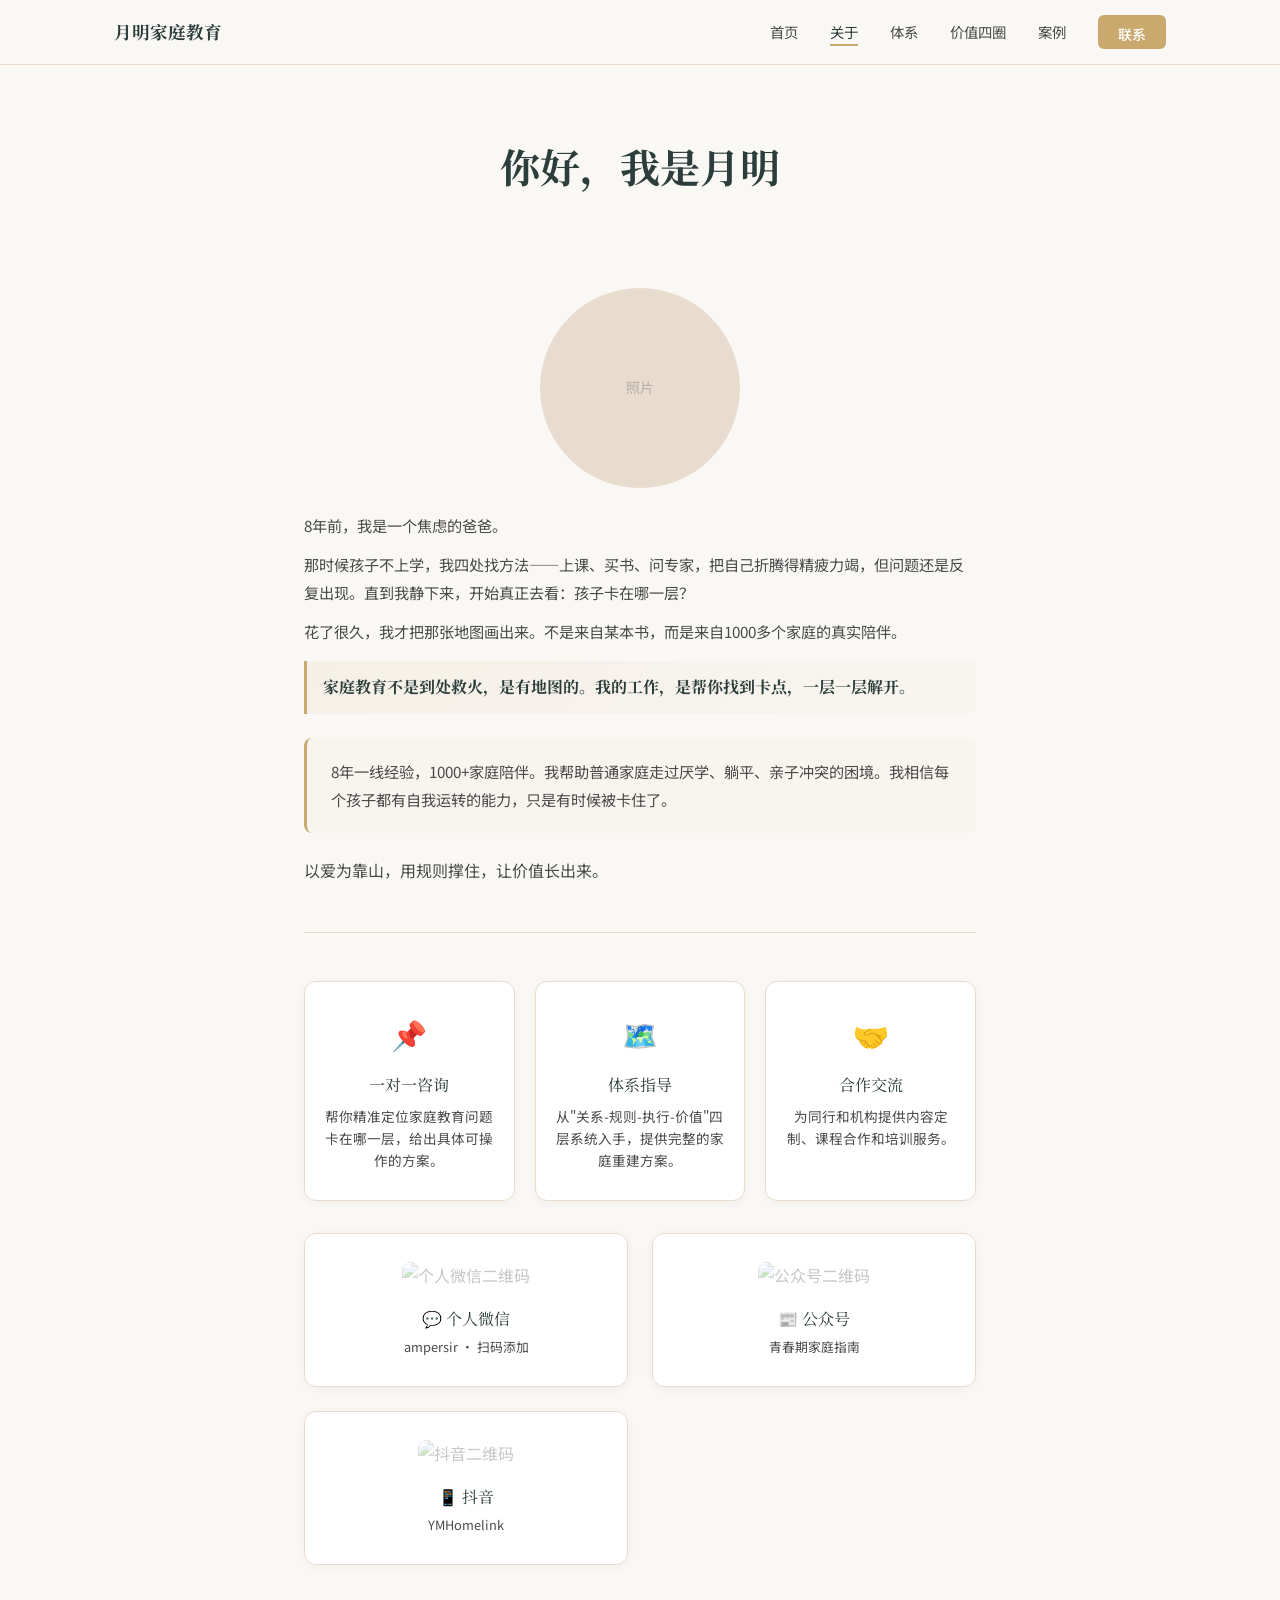
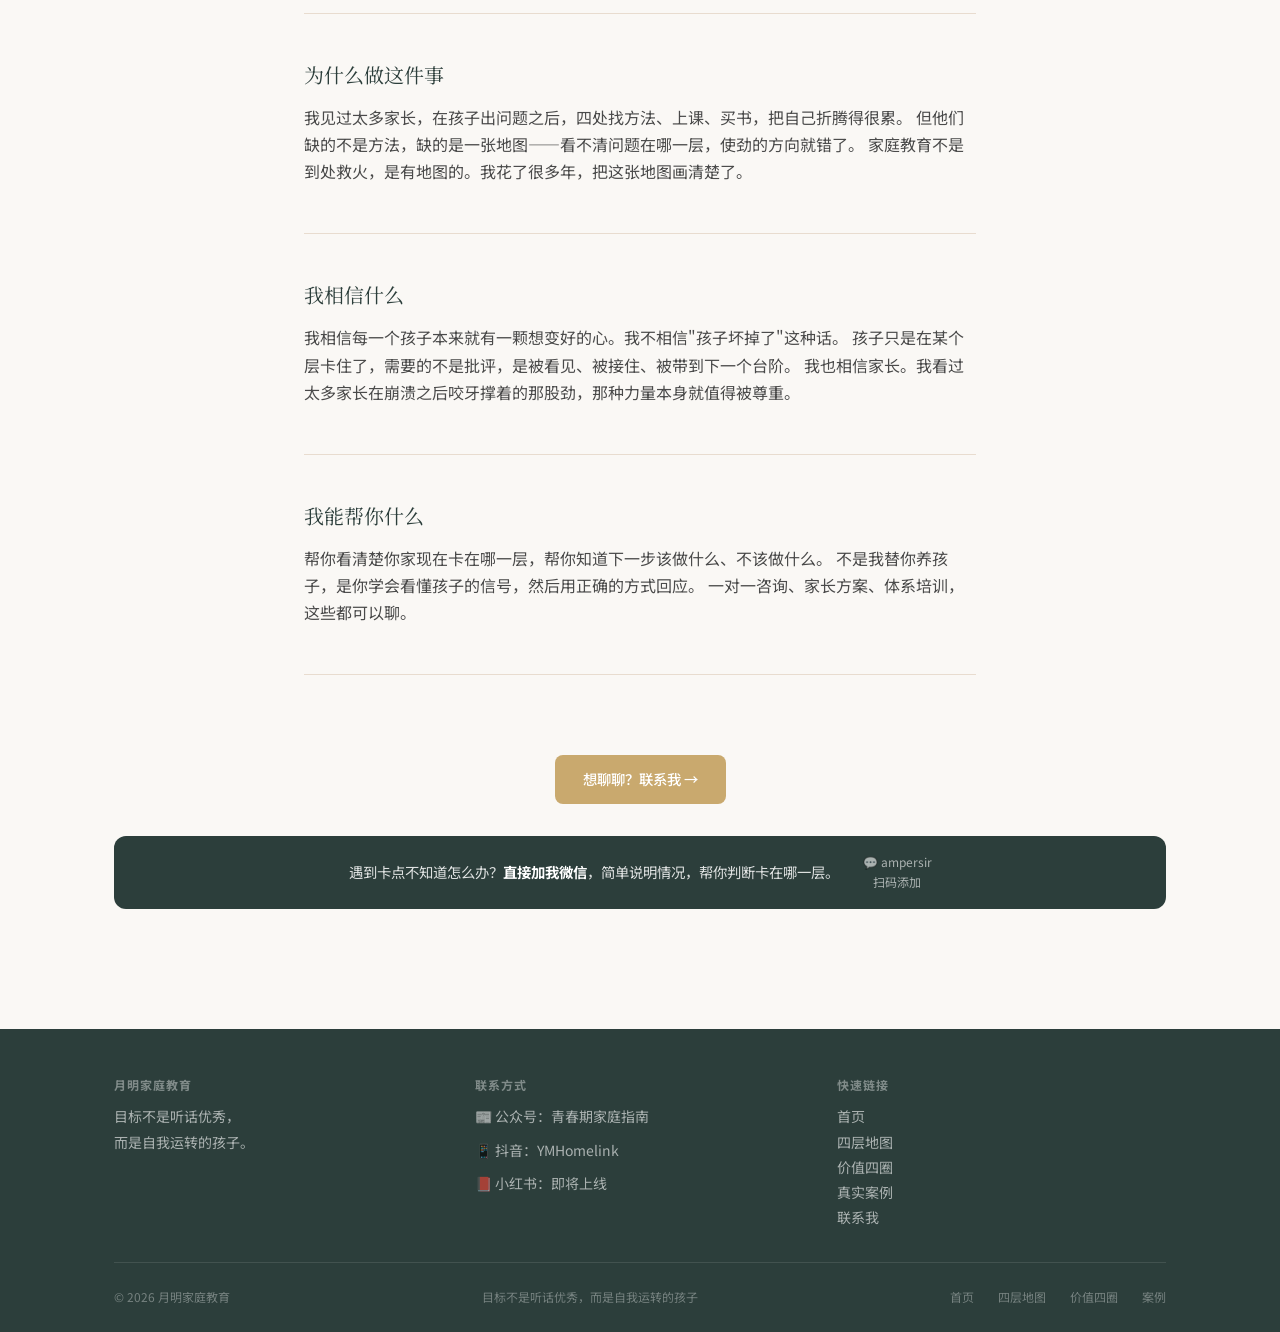
==== commit 29daacdd: "feat: trust & conversion updates across all pages P0 changes: - index: identity bar (8年/1000+家庭/西安) " ====
--- a/about.html
+++ b/about.html
@@ -50,12 +50,15 @@
       <!-- 照片占位 -->
       <div class="about-photo">照片</div>
 
-      <p class="about-intro">我帮助普通家庭，让孩子的成长不再靠催促和崩溃。</p>
-      <p class="about-links">你可以在公众号「青春期家庭指南」和抖音「YMHomelink」看到我的日常教育思考和真实案例。</p>
+      <div class="story-block reveal">
+        <p>8年前，我是一个焦虑的爸爸。</p>
+        <p>那时候孩子不上学，我四处找方法——上课、买书、问专家，把自己折腾得精疲力竭，但问题还是反复出现。直到我静下来，开始真正去看：孩子卡在哪一层？</p>
+        <p>花了很久，我才把那张地图画出来。不是来自某本书，而是来自1000多个家庭的真实陪伴。</p>
+        <p class="story-block__punch">家庭教育不是到处救火，是有地图的。我的工作，是帮你找到卡点，一层一层解开。</p>
+      </div>
 
       <div class="about-bg-text">
-        我从事家庭教育指导工作，陪伴过许多普通家庭走过孩子厌学、躺平、亲子冲突的困境。我相信每个孩子都有自我运转的能力，只是有时候被卡住了。我的工作，就是帮你找到卡点，一层一层解开。
-        <br><small style="color:#aaa;">（[待补充：从业年限、专业资质背景]）</small>
+        8年一线经验，1000+家庭陪伴。我帮助普通家庭走过厌学、躺平、亲子冲突的困境。我相信每个孩子都有自我运转的能力，只是有时候被卡住了。
       </div>
 
       <div class="about-quote-card">
@@ -130,6 +133,14 @@
         <a href="contact.html" class="btn btn--primary">想聊聊？联系我 →</a>
       </div>
     </div>
+  <section class="section" style="padding-top:0; padding-bottom:40px;">
+    <div class="container">
+      <div class="cta-strip reveal">
+        <div class="cta-strip__text">遇到卡点不知道怎么办？<strong>直接加我微信</strong>，简单说明情况，帮你判断卡在哪一层。</div>
+        <img src="images/qr/qrcode-wechat-mp.jpg" alt="微信二维码" class="cta-strip__qr" onerror="this.style.display='none'">
+        <div class="cta-strip__label">💬 ampersir<br>扫码添加</div>
+      </div>
+    </div>
   </section>
 </main>
 
--- a/css/style.css
+++ b/css/style.css
@@ -1543,6 +1543,324 @@
 }
 
 /* ============================================
+   About 故事型个人简介
+   ============================================ */
+.story-block {
+  font-size: 0.95rem;
+  color: var(--body);
+  line-height: 1.8;
+  margin: 24px 0;
+}
+
+.story-block p { margin-bottom: 12px; }
+
+.story-block__punch {
+  font-family: var(--font-serif);
+  font-size: 1rem;
+  color: var(--heading);
+  font-weight: 700;
+  padding: 12px 16px;
+  background: linear-gradient(135deg, rgba(201,169,110,0.1), rgba(201,169,110,0.03));
+  border-left: 3px solid var(--accent);
+  border-radius: 0 8px 8px 0;
+  margin-top: 16px;
+}
+
+/* ============================================
+   身份锚定条
+   ============================================ */
+.identity-bar {
+  display: flex;
+  align-items: center;
+  gap: 16px;
+  background: var(--card);
+  border: 1px solid var(--divider);
+  border-radius: 16px;
+  padding: 20px 28px;
+  box-shadow: var(--shadow-card);
+}
+
+.identity-bar__avatar {
+  width: 56px;
+  height: 56px;
+  border-radius: 50%;
+  background: var(--accent);
+  color: #fff;
+  display: flex;
+  align-items: center;
+  justify-content: center;
+  font-family: var(--font-serif);
+  font-size: 1.1rem;
+  font-weight: 700;
+  flex-shrink: 0;
+}
+
+.identity-bar__info { flex: 1; }
+
+.identity-bar__name {
+  font-family: var(--font-serif);
+  font-size: 1rem;
+  color: var(--heading);
+  font-weight: 700;
+  margin-bottom: 4px;
+}
+
+.identity-bar__desc {
+  font-size: 0.8rem;
+  color: var(--body);
+  margin-bottom: 8px;
+}
+
+.identity-bar__tags { display: flex; gap: 8px; }
+
+.identity-tag {
+  font-size: 0.7rem;
+  background: rgba(201,169,110,0.12);
+  color: var(--accent-dark);
+  padding: 2px 10px;
+  border-radius: 20px;
+  font-weight: 500;
+}
+
+.identity-bar__btn { flex-shrink: 0; font-size: 0.8rem; padding: 8px 16px; }
+
+/* ============================================
+   Social Proof 信任条
+   ============================================ */
+.trust-bar {
+  display: flex;
+  align-items: center;
+  gap: 32px;
+  background: linear-gradient(135deg, rgba(201,169,110,0.08), rgba(201,169,110,0.03));
+  border: 1px solid var(--divider);
+  border-radius: var(--radius);
+  padding: 24px 32px;
+  justify-content: center;
+  flex-wrap: wrap;
+}
+
+.trust-bar__stat {
+  display: flex;
+  flex-direction: column;
+  align-items: center;
+}
+
+.trust-bar__stat-num {
+  font-family: var(--font-serif);
+  font-size: 1.5rem;
+  color: var(--heading);
+  font-weight: 700;
+}
+
+.trust-bar__stat-label {
+  font-size: 0.75rem;
+  color: var(--body);
+}
+
+.trust-bar__divider {
+  width: 1px;
+  height: 40px;
+  background: var(--divider);
+}
+
+.trust-bar__quote { max-width: 320px; text-align: center; }
+
+.trust-bar__quote-text {
+  font-size: 0.9rem;
+  color: var(--heading);
+  font-style: italic;
+  line-height: 1.6;
+  margin-bottom: 4px;
+}
+
+.trust-bar__quote-author {
+  font-size: 0.75rem;
+  color: var(--body);
+}
+
+/* ============================================
+   CTA 低门槛行动引导
+   ============================================ */
+.cta-strip {
+  display: flex;
+  align-items: center;
+  justify-content: center;
+  gap: 24px;
+  background: var(--heading);
+  color: #fff;
+  padding: 16px 32px;
+  border-radius: var(--radius);
+  flex-wrap: wrap;
+}
+
+.cta-strip__text {
+  font-size: 0.9rem;
+  color: rgba(255,255,255,0.85);
+}
+
+.cta-strip__text strong { color: #fff; }
+
+.cta-strip__qr {
+  width: 40px;
+  height: 40px;
+  object-fit: contain;
+  border-radius: 6px;
+  background: #fff;
+}
+
+.cta-strip__label {
+  font-size: 0.75rem;
+  color: rgba(255,255,255,0.6);
+  text-align: center;
+}
+
+/* ============================================
+   极简自评工具
+   ============================================ */
+.self-eval {
+  max-width: 480px;
+  margin: 0 auto;
+  background: var(--card);
+  border: 1px solid var(--divider);
+  border-radius: 16px;
+  padding: 32px;
+  box-shadow: var(--shadow-card);
+}
+
+.self-eval__q-text {
+  font-family: var(--font-serif);
+  font-size: 1.05rem;
+  color: var(--heading);
+  font-weight: 700;
+  margin-bottom: 20px;
+  text-align: center;
+}
+
+.self-eval__options {
+  display: flex;
+  flex-direction: column;
+  gap: 10px;
+}
+
+.self-eval__opt {
+  width: 100%;
+  padding: 12px 20px;
+  background: var(--bg);
+  border: 1.5px solid var(--divider);
+  border-radius: var(--radius);
+  font-size: 0.9rem;
+  color: var(--body);
+  cursor: pointer;
+  transition: all 0.2s;
+  text-align: center;
+}
+
+.self-eval__opt:hover {
+  border-color: var(--accent);
+  color: var(--heading);
+}
+
+.self-eval__result {
+  text-align: center;
+}
+
+.self-eval__result-title {
+  font-size: 0.85rem;
+  color: var(--body);
+  margin-bottom: 8px;
+}
+
+.self-eval__result-layer {
+  font-family: var(--font-serif);
+  font-size: 1.2rem;
+  color: var(--accent-dark);
+  font-weight: 700;
+  margin-bottom: 12px;
+}
+
+.self-eval__result-desc {
+  font-size: 0.85rem;
+  color: var(--body);
+  margin-bottom: 20px;
+  line-height: 1.6;
+}
+
+.self-eval__result-cta {
+  background: linear-gradient(135deg, rgba(201,169,110,0.08), rgba(201,169,110,0.03));
+  border: 1px solid var(--divider);
+  border-radius: var(--radius);
+  padding: 20px;
+  font-size: 0.85rem;
+  color: var(--body);
+}
+
+.self-eval__result-qr {
+  width: 80px;
+  height: 80px;
+  object-fit: contain;
+  margin: 12px auto;
+  border-radius: 8px;
+  background: #fff;
+  display: block;
+}
+
+/* ============================================
+   最近动态
+   ============================================ */
+.updates-list {
+  display: flex;
+  flex-direction: column;
+  gap: 0;
+  border: 1px solid var(--divider);
+  border-radius: var(--radius);
+  overflow: hidden;
+  background: var(--card);
+}
+
+.update-item {
+  display: flex;
+  gap: 20px;
+  padding: 14px 24px;
+  border-bottom: 1px solid var(--divider);
+}
+
+.update-item:last-child { border-bottom: none; }
+
+.update-item__date {
+  font-size: 0.75rem;
+  color: var(--accent-dark);
+  font-weight: 500;
+  white-space: nowrap;
+  min-width: 80px;
+  padding-top: 2px;
+}
+
+.update-item__text {
+  font-size: 0.875rem;
+  color: var(--body);
+  line-height: 1.5;
+}
+
+/* ============================================
+   面包屑导航
+   ============================================ */
+.breadcrumb {
+  display: flex;
+  align-items: center;
+  gap: 8px;
+  font-size: 0.8rem;
+  color: var(--body);
+  margin-bottom: 16px;
+}
+
+.breadcrumb a {
+  color: var(--accent-dark);
+  text-decoration: none;
+}
+
+.breadcrumb a:hover { text-decoration: underline; }
+
+/* ============================================
    Responsive updates
    ============================================ */
 @media (max-width: 768px) {
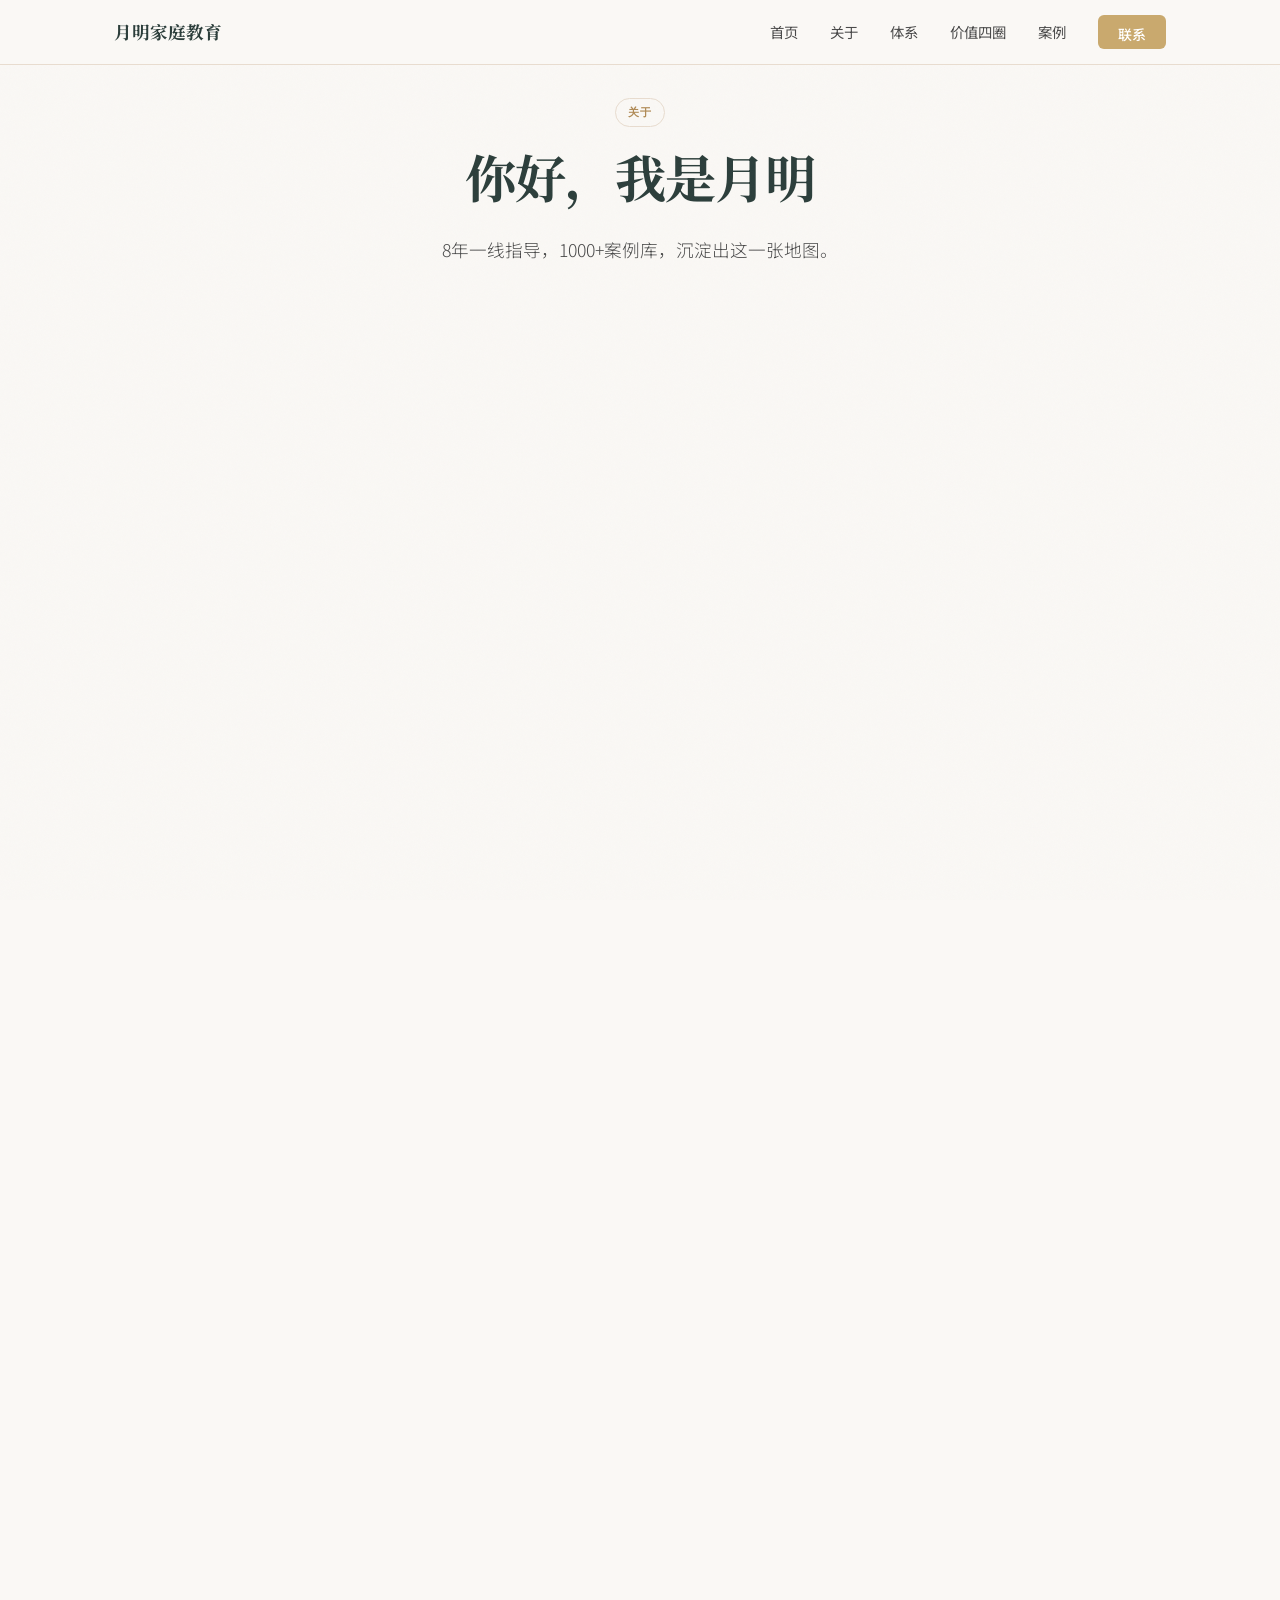
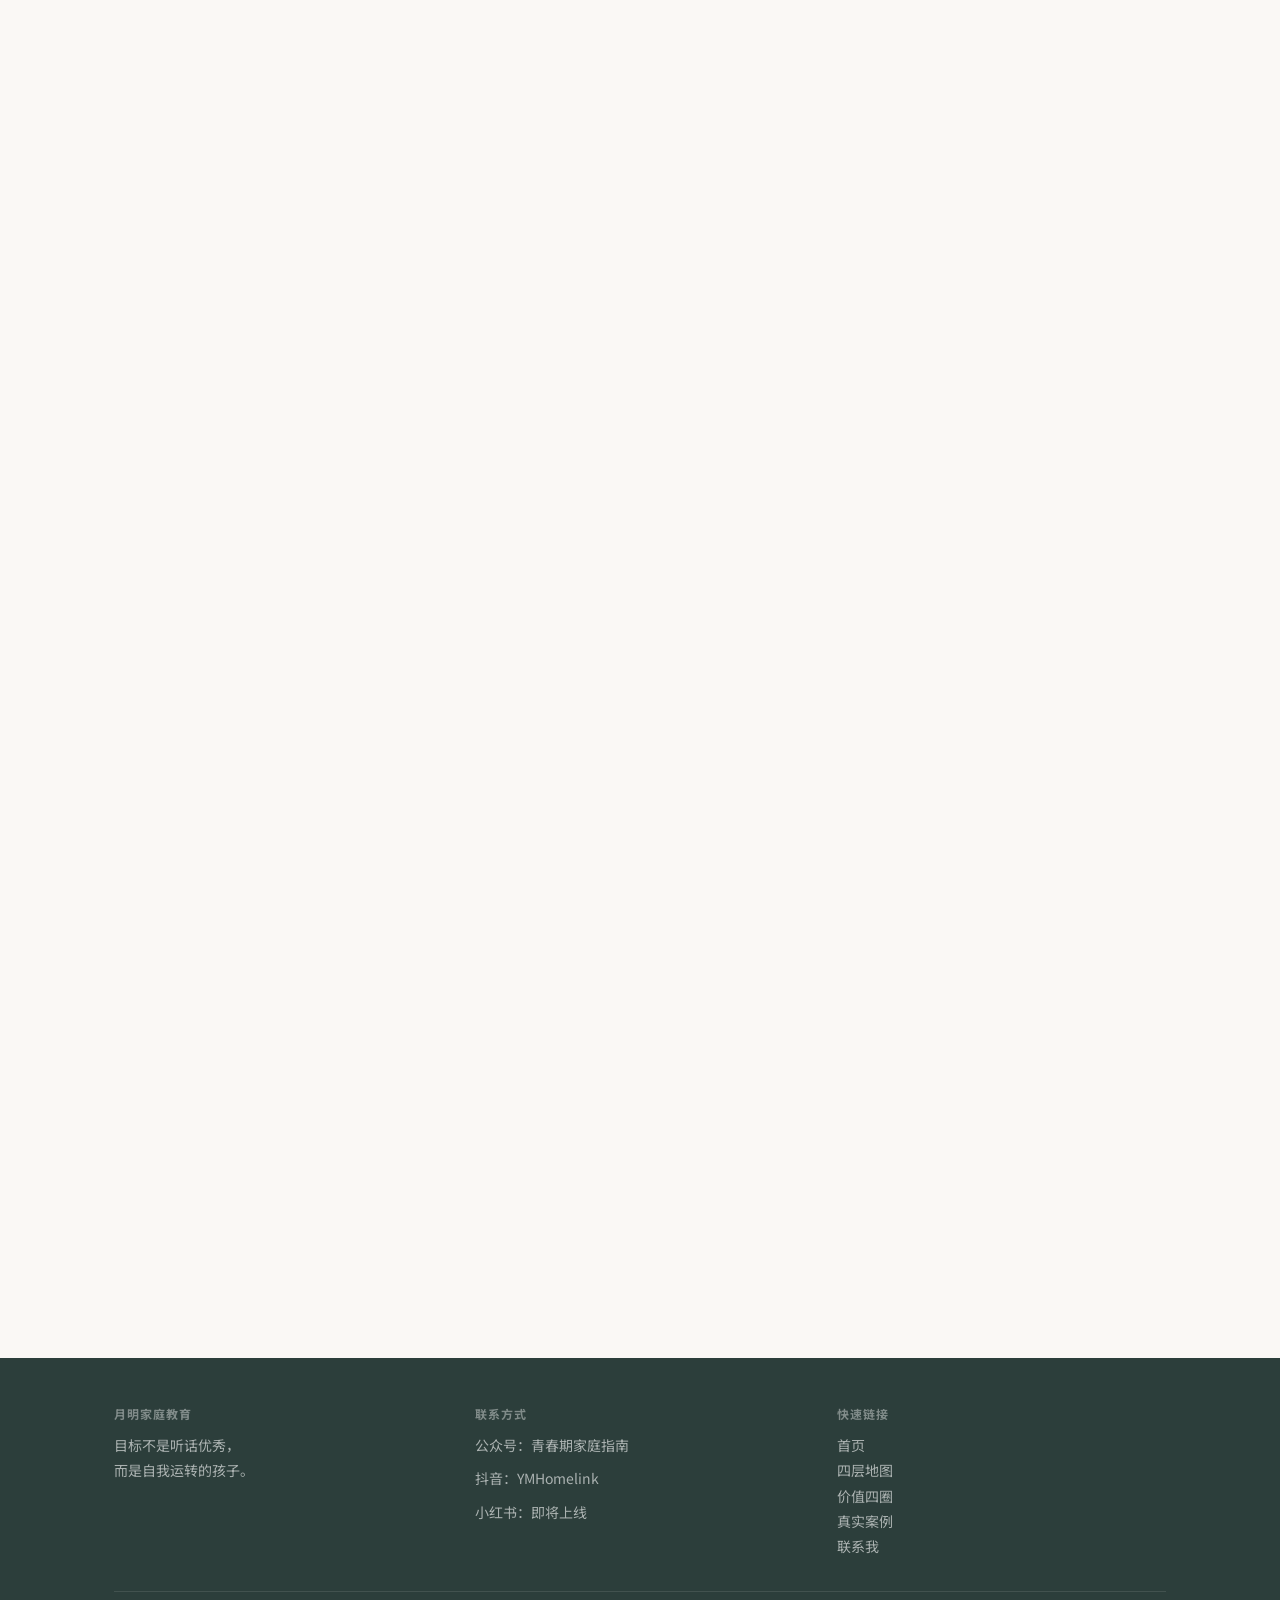
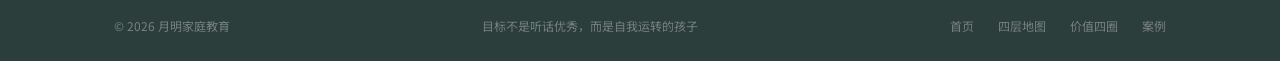
==== commit a4d70d7e: "feat: optimize user experience with three key updates 1. Update QR code on index.html self-assessmen" ====
--- a/about.html
+++ b/about.html
@@ -4,7 +4,7 @@
   <meta charset="UTF-8">
   <meta name="viewport" content="width=device-width, initial-scale=1.0">
   <title>你好，我是月明 | 月明家庭教育</title>
-  <meta name="description" content="月明，帮助普通家庭，让孩子的成长不再靠催促和崩溃。">
+  <meta name="description" content="月明，8年一线家庭教育指导，1000+真实案例库，帮你找到卡点，一层一层解开。">
   <link rel="stylesheet" href="css/style.css">
 </head>
 <body>
@@ -41,108 +41,232 @@
 <main>
   <section class="hero">
     <div class="container">
+      <div class="hero__kicker">关于</div>
       <h1 class="hero__title">你好，我是月明</h1>
+      <p class="hero__subtitle">8年一线指导，1000+案例库，沉淀出这一张地图。</p>
     </div>
   </section>
 
   <section class="section" style="padding-top:0">
     <div class="container" style="max-width:720px;">
-      <!-- 照片占位 -->
-      <div class="about-photo">照片</div>
-
-      <div class="story-block reveal">
-        <p>8年前，我是一个焦虑的爸爸。</p>
-        <p>那时候孩子不上学，我四处找方法——上课、买书、问专家，把自己折腾得精疲力竭，但问题还是反复出现。直到我静下来，开始真正去看：孩子卡在哪一层？</p>
-        <p>花了很久，我才把那张地图画出来。不是来自某本书，而是来自1000多个家庭的真实陪伴。</p>
-        <p class="story-block__punch">家庭教育不是到处救火，是有地图的。我的工作，是帮你找到卡点，一层一层解开。</p>
-      </div>
-
-      <div class="about-bg-text">
-        8年一线经验，1000+家庭陪伴。我帮助普通家庭走过厌学、躺平、亲子冲突的困境。我相信每个孩子都有自我运转的能力，只是有时候被卡住了。
-      </div>
-
-      <div class="about-quote-card">
-        <p>以爱为靠山，用规则撑住，让价值长出来。</p>
-      </div>
-
-      <div class="divider"></div>
+
+      <!-- 照片占位 + 身份定位 -->
+      <div class="about-identity reveal">
+        <div class="about-photo">
+          <svg viewBox="0 0 200 200" fill="none" xmlns="http://www.w3.org/2000/svg" style="width:100%;height:100%;">
+            <circle cx="100" cy="100" r="100" fill="#E8DCCF"/>
+            <circle cx="100" cy="80" r="40" fill="#D4C4AE"/>
+            <ellipse cx="100" cy="170" rx="60" ry="40" fill="#D4C4AE"/>
+            <text x="100" y="195" text-anchor="middle" fill="#B08A55" font-size="9" font-family="sans-serif">照片待补</text>
+          </svg>
+        </div>
+        <div class="about-identity__tagline">
+          <h2>8年一线指导，1000+案例库，<br>沉淀出这一张地图。</h2>
+        </div>
+      </div>
+
+      <!-- 开场三句话 -->
+      <div class="about-opening reveal">
+        <p>我是一名家庭教育指导老师。8年来只做一件事：帮普通家庭，把困住的孩子一步一步带出来。</p>
+        <p>这些年我接手的案例里，最常见的是这几类：亲子冲突到了摔门砸东西的地步；孩子昼夜颠倒、不上学、不跟父母说话；家长把所有方法试遍了，孩子反而越来越远。</p>
+        <p>看得多了，我发现一个规律：不是家长不够努力，也不是孩子没救了——是使劲的方向错了。孩子的问题是有层次的，每一层有每一层的解法。顺序搞反了，越努力越糟糕。</p>
+      </div>
+
+      <!-- 核心数据 -->
+      <div class="about-stats reveal">
+        <div class="about-stats__item">
+          <div class="about-stats__num">8年</div>
+          <div class="about-stats__label">一线指导经验</div>
+        </div>
+        <div class="about-stats__divider"></div>
+        <div class="about-stats__item">
+          <div class="about-stats__num">1000+</div>
+          <div class="about-stats__label">真实案例库</div>
+        </div>
+        <div class="about-stats__divider"></div>
+        <div class="about-stats__item">
+          <div class="about-stats__num">200+</div>
+          <div class="about-stats__label">深度干预案例</div>
+        </div>
+      </div>
+
+      <!-- 核心理念呼出 -->
+      <div class="about-quote-card reveal">
+        <p>「家庭教育不是到处救火，是有地图的。<br>我的工作，是帮你找到卡点，一层一层解开。」</p>
+      </div>
+
+      <!-- 方法论四层速览 -->
+      <div class="about-layer-preview reveal">
+        <h2 class="about-layer-preview__title">你的孩子卡在哪一层？</h2>
+        <div class="about-layer-cards">
+          <div class="about-layer-card">
+            <div class="about-layer-card__num">1</div>
+            <div class="about-layer-card__name">关系底盘</div>
+            <div class="about-layer-card__desc">孩子需要先感觉到安全，才听得进任何话。</div>
+          </div>
+          <div class="about-layer-card">
+            <div class="about-layer-card__num">2</div>
+            <div class="about-layer-card__name">规则驱动</div>
+            <div class="about-layer-card__desc">边界不是为了控制，是为了让孩子知道世界怎么运转。</div>
+          </div>
+          <div class="about-layer-card">
+            <div class="about-layer-card__num">3</div>
+            <div class="about-layer-card__name">一致执行</div>
+            <div class="about-layer-card__desc">规则说出口了就得落地。不然规则就变成了噪音。</div>
+          </div>
+          <div class="about-layer-card">
+            <div class="about-layer-card__num">4</div>
+            <div class="about-layer-card__name">长出价值</div>
+            <div class="about-layer-card__desc">最高层的目标：让孩子自己想做，不是被催着做。</div>
+          </div>
+        </div>
+        <a href="system.html" class="about-layer-preview__link">详细地图 →</a>
+      </div>
+
+      <!-- 科学根基 -->
+      <div class="about-science reveal">
+        <h2 class="about-science__title">以爱为靠山的科学根基</h2>
+        <p class="about-science__intro">这套方法不是拍脑袋想出来的。它从1000多个真实案例中长出来，也扎根在心理学近半个世纪的研究成果里。以下三组研究，解释了"为什么这么做是对的"——以及对你来说意味着什么。</p>
+
+        <div class="about-science-cards">
+          <!-- 卡片1：依恋理论 -->
+          <div class="about-science-card">
+            <div class="about-science-card__header">
+              <h3>关系底盘的科学根基</h3>
+              <div class="about-science-card__subtitle">依恋理论 · Bowlby & Ainsworth, 1960s</div>
+              <div class="about-science-card__layer-tag">对应：第一层 · 关系底盘</div>
+            </div>
+            <div class="about-science-card__section">
+              <div class="about-science-card__label">科学说了什么</div>
+              <p>当孩子感到与主要照顾者之间有安全的依恋关系，大脑会把这个关系当作"安全基地"。从安全基地出发，孩子才敢探索世界、接受挑战、从挫折中恢复。关系一旦变成威胁源，大脑进入防御模式——任何道理都进不去。</p>
+            </div>
+            <div class="about-science-card__section about-science-card__section--imply">
+              <div class="about-science-card__label">对你意味着什么</div>
+              <p>孩子关着门不跟你说话、你一开口他就炸——这不是叛逆，是防御。这时候讲道理、列计划、谈未来，全是白费。第一步永远是：重建安全连接。让孩子感觉到"我爸妈是来帮我的，不是来审我的"。这是所有干预的起点，绕不过去。</p>
+            </div>
+          </div>
+
+          <!-- 卡片2：脚手架+后果 -->
+          <div class="about-science-card">
+            <div class="about-science-card__header">
+              <h3>规则与执行的科学根基</h3>
+              <div class="about-science-card__subtitle">脚手架理论 · Wood, Bruner & Ross, 1976 + 自然后果与逻辑后果 · Dreikurs, 1960s</div>
+              <div class="about-science-card__layer-tag">对应：第二层 · 规则驱动 + 第三层 · 一致执行</div>
+            </div>
+            <div class="about-science-card__section">
+              <div class="about-science-card__label">科学说了什么</div>
+              <p>孩子理解边界，靠的不是说教，是"行为→结果"的亲身经历。自然后果是行为本身带来的结果（不穿外套就会冷）；逻辑后果是家长设定的关联后果（到时间没收手机）。当后果可预测地、稳定地发生，孩子自己会调整行为——不需要你反复吼。同时，家长在孩子能力边缘提供刚好足够的支持（脚手架），然后逐步撤离，让孩子自己做到。</p>
+            </div>
+            <div class="about-science-card__section about-science-card__section--imply">
+              <div class="about-science-card__label">对你意味着什么</div>
+              <p>立规矩不是为了管住孩子。规矩是帮孩子建立一个认知："我的行为会带来真实的、可预测的后果"。而且你不需要当孩子一辈子脚手架——当他能自己做到的时候，你就往后退一步。但大多数家庭的问题是：规矩说了，后续没了。今天没收手机，明天又还回去；今天说了不吃完饭不能看电视，明天又心软。反复不定，比没规矩更糟糕——孩子学会的不是尊重边界，而是"你说的都可以不算数"。</p>
+            </div>
+          </div>
+
+          <!-- 卡片3：自我决定论 -->
+          <div class="about-science-card">
+            <div class="about-science-card__header">
+              <h3>长出价值的科学根基</h3>
+              <div class="about-science-card__subtitle">自我决定理论 · Deci & Ryan, 1985</div>
+              <div class="about-science-card__layer-tag">对应：第四层 · 长出价值</div>
+            </div>
+            <div class="about-science-card__section">
+              <div class="about-science-card__label">科学说了什么</div>
+              <p>人的内在动机来自三种基本心理需求的满足——自主性（我能选择自己的行为）、胜任感（我能做好这件事）、归属感（我做的事情被在意的人认可）。这三种需求被持续剥夺，人就会失去内驱力，表现为拖延、应付、躺平。它们被满足，内驱力自然长出来，不需要外部持续施压。</p>
+            </div>
+            <div class="about-science-card__section about-science-card__section--imply">
+              <div class="about-science-card__label">对你意味着什么</div>
+              <p>催出来的"努力"不是自驱，是服从。服从会累，累了就断。大量躺平、厌学的孩子，不是懒，是自主性、胜任感、归属感被长期掏空了。重建价值感的方式不是夸"你真棒"，而是帮孩子在自己的真实行为中，看到"我能管住自己、我对别人有帮助、我是家里重要的人"。这叫价值四圈——我们落地的方法。</p>
+            </div>
+          </div>
+        </div>
+      </div>
 
       <!-- 服务项目 -->
+      <div class="section-header reveal">
+        <h2 class="section-header__title">我能帮你什么</h2>
+      </div>
+
       <div class="service-cards reveal">
         <div class="service-card">
-          <div class="service-card__icon">📌</div>
+          <div class="service-card__icon">
+            <svg viewBox="0 0 24 24" fill="none" stroke="#C9A96E" stroke-width="1.5" stroke-linecap="round" stroke-linejoin="round" width="28" height="28">
+              <path d="M20 21v-2a4 4 0 0 0-4-4H8a4 4 0 0 0-4 4v2"/>
+              <circle cx="12" cy="7" r="4"/>
+            </svg>
+          </div>
           <div class="service-card__title">一对一咨询</div>
-          <div class="service-card__desc">帮你精准定位家庭教育问题卡在哪一层，给出具体可操作的方案。</div>
+          <div class="service-card__desc">帮你精准定位家庭教育问题卡在哪一层，给出具体可操作的干预方案。</div>
         </div>
         <div class="service-card">
-          <div class="service-card__icon">🗺️</div>
+          <div class="service-card__icon">
+            <svg viewBox="0 0 24 24" fill="none" stroke="#C9A96E" stroke-width="1.5" stroke-linecap="round" stroke-linejoin="round" width="28" height="28">
+              <polygon points="3 6 9 3 15 6 21 3 21 18 15 21 9 18 3 21"/>
+              <line x1="9" y1="3" x2="9" y2="18"/>
+              <line x1="15" y1="6" x2="15" y2="21"/>
+            </svg>
+          </div>
           <div class="service-card__title">体系指导</div>
           <div class="service-card__desc">从"关系-规则-执行-价值"四层系统入手，提供完整的家庭重建方案。</div>
         </div>
         <div class="service-card">
-          <div class="service-card__icon">🤝</div>
+          <div class="service-card__icon">
+            <svg viewBox="0 0 24 24" fill="none" stroke="#C9A96E" stroke-width="1.5" stroke-linecap="round" stroke-linejoin="round" width="28" height="28">
+              <path d="M17 21v-2a4 4 0 0 0-4-4H5a4 4 0 0 0-4 4v2"/>
+              <circle cx="9" cy="7" r="4"/>
+              <path d="M23 21v-2a4 4 0 0 0-3-3.87"/>
+              <path d="M16 3.13a4 4 0 0 1 0 7.75"/>
+            </svg>
+          </div>
           <div class="service-card__title">合作交流</div>
-          <div class="service-card__desc">为同行和机构提供内容定制、课程合作和培训服务。</div>
-        </div>
-      </div>
-
-      <!-- 二维码 -->
+          <div class="service-card__desc">为同行和机构提供内容定制、课程合作与培训服务。</div>
+        </div>
+      </div>
+
+      <!-- 关注我 -->
+      <div class="section-header reveal">
+        <h2 class="section-header__title">关注我</h2>
+      </div>
       <div class="qr-cards reveal">
+        <div class="qr-card qr-card--wechat">
+          <img src="images/qr/qrcode-wechat-mp.jpg" alt="个人微信二维码" class="qr-card__img">
+          <div class="qr-card__name">个人微信</div>
+          <div class="qr-card__sub">ampersir · 扫码添加</div>
+        </div>
         <div class="qr-card">
-          <img src="images/qr/qrcode-wechat-mp.jpg" alt="个人微信二维码" class="qr-card__img" onerror="this.style.opacity='0.3'">
-          <div class="qr-card__name">💬 个人微信</div>
-          <div class="qr-card__sub">ampersir · 扫码添加</div>
+          <img src="images/qr/qrcode-wechat-personal.png" alt="公众号二维码" class="qr-card__img">
+          <div class="qr-card__name">公众号</div>
+          <div class="qr-card__sub">青春期家庭指南</div>
         </div>
         <div class="qr-card">
-          <img src="images/qr/qrcode-wechat-personal.png" alt="公众号二维码" class="qr-card__img" onerror="this.style.opacity='0.3'">
-          <div class="qr-card__name">📰 公众号</div>
-          <div class="qr-card__sub">青春期家庭指南</div>
-        </div>
-        <div class="qr-card">
-          <img src="images/qr/qrcode-douyin.png" alt="抖音二维码" class="qr-card__img" onerror="this.style.opacity='0.3'">
-          <div class="qr-card__name">📱 抖音</div>
+          <img src="images/qr/qrcode-douyin.png" alt="抖音二维码" class="qr-card__img">
+          <div class="qr-card__name">抖音</div>
           <div class="qr-card__sub">YMHomelink</div>
         </div>
       </div>
 
-      <div class="divider"></div>
-
-      <!-- 三段落 -->
-      <div class="reveal">
-        <h3 style="margin-bottom:16px;">为什么做这件事</h3>
-        <p>我见过太多家长，在孩子出问题之后，四处找方法、上课、买书，把自己折腾得很累。 但他们缺的不是方法，缺的是一张地图——看不清问题在哪一层，使劲的方向就错了。 家庭教育不是到处救火，是有地图的。我花了很多年，把这张地图画清楚了。</p>
-      </div>
-
-      <div class="divider"></div>
-
-      <div class="reveal">
-        <h3 style="margin-bottom:16px;">我相信什么</h3>
-        <p>我相信每一个孩子本来就有一颗想变好的心。我不相信"孩子坏掉了"这种话。 孩子只是在某个层卡住了，需要的不是批评，是被看见、被接住、被带到下一个台阶。 我也相信家长。我看过太多家长在崩溃之后咬牙撑着的那股劲，那种力量本身就值得被尊重。</p>
-      </div>
-
-      <div class="divider"></div>
-
-      <div class="reveal">
-        <h3 style="margin-bottom:16px;">我能帮你什么</h3>
-        <p>帮你看清楚你家现在卡在哪一层，帮你知道下一步该做什么、不该做什么。 不是我替你养孩子，是你学会看懂孩子的信号，然后用正确的方式回应。 一对一咨询、家长方案、体系培训，这些都可以聊。</p>
-      </div>
-
-      <div class="divider"></div>
-
-      <div class="reveal" style="text-align:center; padding:32px 0;">
-        <a href="contact.html" class="btn btn--primary">想聊聊？联系我 →</a>
-      </div>
-    </div>
-  <section class="section" style="padding-top:0; padding-bottom:40px;">
-    <div class="container">
-      <div class="cta-strip reveal">
-        <div class="cta-strip__text">遇到卡点不知道怎么办？<strong>直接加我微信</strong>，简单说明情况，帮你判断卡在哪一层。</div>
-        <img src="images/qr/qrcode-wechat-mp.jpg" alt="微信二维码" class="cta-strip__qr" onerror="this.style.display='none'">
-        <div class="cta-strip__label">💬 ampersir<br>扫码添加</div>
-      </div>
+      <!-- CTA -->
+      <div class="about-cta reveal">
+        <div class="about-cta__line"></div>
+        <div class="about-cta__text">想先聊聊？</div>
+        <a href="contact.html" class="btn btn--primary">联系我 →</a>
+      </div>
+
+      <div style="padding-bottom:80px;"></div>
     </div>
   </section>
 </main>
+
+<!-- CTA 低门槛行动引导 -->
+<section class="section" style="padding-top:0; padding-bottom:40px;">
+  <div class="container">
+    <div class="cta-strip reveal">
+      <div class="cta-strip__text">遇到卡点不知道怎么办？<strong>直接加我微信</strong>，简单说明情况，帮你判断卡在哪一层。</div>
+      <img src="images/qr/qrcode-wechat-mp.jpg" alt="微信二维码" class="cta-strip__qr" onerror="this.style.display='none'">
+      <div class="cta-strip__label">微信 YMHomeLink<br>扫码添加</div>
+    </div>
+  </div>
+</section>
 
 <!-- ========== FOOTER ========== -->
 <!--[FOOTER START]-->
@@ -156,13 +280,13 @@
       <div class="footer__col">
         <h4>联系方式</h4>
         <div class="footer__social">
-          <a href="https://mp.weixin.qq.com/" target="_blank" rel="noopener"><!-- TODO: 替换为公众号真实主页链接 -->📰 公众号：青春期家庭指南</a>
+          <a href="https://mp.weixin.qq.com/" target="_blank" rel="noopener">公众号：青春期家庭指南</a>
         </div>
         <div class="footer__social">
-          <a href="https://www.douyin.com/user/YMHomelink" target="_blank" rel="noopener">📱 抖音：YMHomelink</a>
+          <a href="https://www.douyin.com/user/YMHomelink" target="_blank" rel="noopener">抖音：YMHomelink</a>
         </div>
         <div class="footer__social">
-          <a href="#">📕 小红书：即将上线</a>
+          <a href="#">小红书：即将上线</a>
         </div>
       </div>
       <div class="footer__col">
@@ -175,7 +299,7 @@
       </div>
     </div>
     <div class="footer__bottom">
-      <span>© 2026 月明家庭教育</span>
+      <span>&copy; 2026 月明家庭教育</span>
       <span>目标不是听话优秀，而是自我运转的孩子</span>
       <ul class="footer__bottom-links">
         <li><a href="index.html">首页</a></li>
@@ -190,4 +314,4 @@
 
 <script src="js/main.js"></script>
 </body>
-</html>
+</html>
--- a/css/style.css
+++ b/css/style.css
@@ -1,9 +1,11 @@
 /* ============================================
-   月明家庭教育 - 全局样式表
+   月明家庭教育 - 全局样式表 v2
+   设计方向：Kenya Hara × Pentagram「东方克制·编辑感」
+   大量留白 · 字体即语言 · 单一强调色 · 纸张质感
    ============================================ */
 
 /* Google Fonts */
-@import url('https://fonts.googleapis.com/css2?family=Noto+Serif+SC:wght@400;700&family=Noto+Sans+SC:wght@300;400;500&family=Inter:wght@400;500&display=swap');
+@import url('https://fonts.googleapis.com/css2?family=Noto+Serif+SC:wght@400;600;700&family=Noto+Sans+SC:wght@300;400;500&family=Inter:wght@400;500;600&display=swap');
 
 /* CSS Variables */
 :root {
@@ -13,15 +15,54 @@
   --body: #4A4A4A;
   --accent: #C9A96E;
   --accent-dark: #B08A55;
+  --accent-light: #E8DCCF;
   --divider: #E8DCCF;
+  --success: #3D7A50;
+  --error: #C0794A;
+
+  /* 字体 */
   --font-serif: 'Noto Serif SC', 'Songti SC', serif;
   --font-sans: 'Noto Sans SC', 'PingFang SC', 'Microsoft YaHei', sans-serif;
   --font-inter: 'Inter', sans-serif;
+
+  /* 阴影 */
   --shadow-card: 0 2px 12px rgba(0,0,0,0.04);
-  --shadow-hover: 0 4px 20px rgba(0,0,0,0.08);
+  --shadow-hover: 0 6px 24px rgba(0,0,0,0.08);
+  --shadow-accent: 0 4px 20px rgba(201,169,110,0.15);
+
+  /* 圆角 */
   --radius: 12px;
+  --radius-sm: 8px;
+  --radius-xs: 4px;
+
+  /* 过渡 */
   --transition: 0.3s ease;
-}
+
+  /* 间距（8pt 基线） */
+  --space-1: 4px;
+  --space-2: 8px;
+  --space-3: 16px;
+  --space-4: 24px;
+  --space-5: 32px;
+  --space-6: 48px;
+  --space-7: 64px;
+  --space-8: 96px;
+}
+
+/* ========== 全局纸张纹理背景 ========== */
+body::before {
+  content: '';
+  position: fixed;
+  inset: 0;
+  pointer-events: none;
+  z-index: 0;
+  opacity: 0.025;
+  background-image: url("data:image/svg+xml,%3Csvg viewBox='0 0 256 256' xmlns='http://www.w3.org/2000/svg'%3E%3Cfilter id='noise'%3E%3CfeTurbulence type='fractalNoise' baseFrequency='0.9' numOctaves='4' stitchTiles='stitch'/%3E%3C/filter%3E%3Crect width='100%25' height='100%25' filter='url(%23noise)'/%3E%3C/svg%3E");
+  background-repeat: repeat;
+  background-size: 128px 128px;
+}
+
+body { position: relative; z-index: 1; }
 
 /* Reset */
 *, *::before, *::after { box-sizing: border-box; margin: 0; padding: 0; }
@@ -46,8 +87,14 @@
   color: var(--heading);
   line-height: 1.3;
 }
-h1 { font-size: 2.5rem; font-weight: 700; }
-h2 { font-size: 1.75rem; font-weight: 700; }
+h1 {
+  font-size: clamp(1.8rem, 4vw, 2.5rem);
+  font-weight: 700;
+}
+h2 {
+  font-size: clamp(1.4rem, 3vw, 1.75rem);
+  font-weight: 700;
+}
 h3 { font-size: 1.25rem; font-weight: 400; }
 p { margin-bottom: 1rem; }
 p:last-child { margin-bottom: 0; }
@@ -61,14 +108,89 @@
   padding: 0 24px;
 }
 
-/* Section spacing */
-.section { padding: 80px 0; }
-.section--lg { padding: 120px 0; }
-.section--sm { padding: 48px 0; }
-
-/* ============================================
-   Navigation
-   ============================================ */
+/* Section spacing — 由上方 Hero/间距系统统一定义，使用 CSS 变量 */
+
+/* ============================================
+   线性 SVG 图标系统
+   替代 emoji，统一使用线性图标
+   ============================================ */
+.icon {
+  display: inline-block;
+  width: 20px;
+  height: 20px;
+  vertical-align: middle;
+  flex-shrink: 0;
+}
+.icon--sm { width: 16px; height: 16px; }
+.icon--lg { width: 28px; height: 28px; }
+.icon--xl { width: 40px; height: 40px; }
+
+/* ============================================
+   Hero 区域升级
+   ============================================ */
+.hero {
+  padding: var(--space-8) 0 var(--space-7);
+  text-align: center;
+}
+
+.hero__title {
+  font-size: clamp(2rem, 5vw, 3.2rem);
+  margin-bottom: var(--space-4);
+  letter-spacing: -0.02em;
+  font-weight: 700;
+}
+
+.hero__title span { display: block; }
+
+/* Hero 核心观点标签 */
+.hero__kicker {
+  display: inline-block;
+  font-family: var(--font-inter);
+  font-size: 0.7rem;
+  font-weight: 600;
+  letter-spacing: 0.12em;
+  text-transform: uppercase;
+  color: var(--accent-dark);
+  margin-bottom: var(--space-3);
+  padding: 4px 12px;
+  border: 1px solid var(--accent-light);
+  border-radius: 20px;
+}
+
+.hero__subtitle {
+  font-size: 1.1rem;
+  color: var(--body);
+  max-width: 560px;
+  margin: 0 auto;
+  font-weight: 300;
+  line-height: 1.8;
+}
+
+/* ============================================
+   升级版 Section 间距
+   ============================================ */
+.section { padding: var(--space-7) 0; }
+.section--lg { padding: var(--space-8) 0; }
+.section--sm { padding: var(--space-5) 0; }
+.section--flush { padding: 0; }
+
+/* ============================================
+   数字层级标签（替代 emoji 标签）
+   ============================================ */
+.layer-badge {
+  display: inline-flex;
+  align-items: center;
+  justify-content: center;
+  width: 24px;
+  height: 24px;
+  border-radius: 50%;
+  background: var(--accent);
+  color: #fff;
+  font-family: var(--font-inter);
+  font-size: 0.7rem;
+  font-weight: 600;
+  flex-shrink: 0;
+}
 .nav {
   position: fixed;
   top: 0;
@@ -322,29 +444,6 @@
 .btn--ghost:hover { color: var(--accent-dark); border-bottom-color: var(--accent-dark); }
 
 /* ============================================
-   Hero
-   ============================================ */
-.hero {
-  padding: 140px 0 80px;
-  text-align: center;
-}
-
-.hero__title {
-  font-size: 2.5rem;
-  margin-bottom: 16px;
-}
-
-.hero__title span { display: block; }
-
-.hero__subtitle {
-  font-size: 1.1rem;
-  color: var(--body);
-  max-width: 600px;
-  margin: 0 auto 48px;
-  font-weight: 300;
-}
-
-/* ============================================
    Flow Chart (判断流程图)
    ============================================ */
 .flow {
@@ -830,6 +929,123 @@
 }
 
 /* ============================================
+   关于页增强样式 v2
+   ============================================ */
+.about-story {
+  text-align: center;
+}
+
+.about-photo {
+  width: 180px;
+  height: 180px;
+  border-radius: 50%;
+  overflow: hidden;
+  margin: 0 auto var(--space-5);
+  border: 3px solid var(--divider);
+  background: var(--card);
+  box-shadow: var(--shadow-card);
+}
+
+.about-stats {
+  display: flex;
+  align-items: center;
+  justify-content: center;
+  gap: var(--space-5);
+  padding: var(--space-5) var(--space-4);
+  background: var(--card);
+  border-radius: var(--radius);
+  border: 1px solid var(--divider);
+  margin: var(--space-5) 0;
+}
+
+.about-stats__item {
+  display: flex;
+  flex-direction: column;
+  align-items: center;
+  text-align: center;
+}
+
+.about-stats__num {
+  font-family: var(--font-serif);
+  font-size: 1.5rem;
+  font-weight: 700;
+  color: var(--heading);
+}
+
+.about-stats__label {
+  font-size: 0.75rem;
+  color: var(--body);
+  margin-top: 4px;
+}
+
+.about-stats__divider {
+  width: 1px;
+  height: 40px;
+  background: var(--divider);
+}
+
+/* 三段核心观点 */
+.about-views {
+  margin: var(--space-6) 0;
+}
+
+.about-view {
+  padding: var(--space-5) 0;
+  border-bottom: 1px solid var(--divider);
+}
+
+.about-view:last-child { border-bottom: none; }
+
+.about-view__label {
+  font-family: var(--font-inter);
+  font-size: 0.7rem;
+  font-weight: 600;
+  color: var(--accent);
+  letter-spacing: 0.1em;
+  text-transform: uppercase;
+  margin-bottom: var(--space-2);
+}
+
+.about-view__title {
+  font-family: var(--font-serif);
+  font-size: 1.1rem;
+  font-weight: 700;
+  color: var(--heading);
+  margin-bottom: var(--space-3);
+}
+
+.about-view__text {
+  font-size: 0.9rem;
+  color: var(--body);
+  line-height: 1.8;
+}
+
+/* About CTA */
+.about-cta {
+  text-align: center;
+  padding: var(--space-6) 0 var(--space-7);
+}
+
+.about-cta__line {
+  width: 40px;
+  height: 2px;
+  background: var(--accent);
+  margin: 0 auto var(--space-4);
+}
+
+.about-cta__text {
+  font-family: var(--font-serif);
+  font-size: 1rem;
+  color: var(--heading);
+  margin-bottom: var(--space-3);
+}
+
+@media (max-width: 768px) {
+  .about-stats { flex-direction: column; gap: var(--space-3); }
+  .about-stats__divider { width: 40px; height: 1px; }
+}
+
+/* ============================================
    Resource Download
    ============================================ */
 .resource-list {
@@ -1049,7 +1265,6 @@
   h2 { font-size: 1.4rem; }
 
   .hero { padding: 100px 0 48px; }
-  .hero__title { font-size: 1.8rem; }
   .section { padding: 48px 0; }
   .section--lg { padding: 64px 0; }
 
@@ -1567,6 +1782,94 @@
 }
 
 /* ============================================
+   About 引言卡片
+   ============================================ */
+.about-quote-card {
+  font-family: var(--font-serif);
+  font-size: 1rem;
+  color: var(--heading);
+  font-style: italic;
+  text-align: center;
+  padding: 20px 24px;
+  background: rgba(201,169,110,0.06);
+  border-radius: 8px;
+  border-left: 3px solid var(--accent);
+  border-right: 3px solid var(--accent);
+  margin: 24px 0;
+}
+
+/* ============================================
+   价值四圈页 Hero
+   ============================================ */
+.value-hero {
+  padding: 140px 0 40px;
+  text-align: center;
+}
+
+/* ============================================
+   首页金字塔视觉
+   ============================================ */
+.pyramid-visual {
+  display: flex;
+  flex-direction: column;
+  align-items: stretch;
+  max-width: 500px;
+  margin: 0 auto;
+}
+
+.pv-layer {
+  background: var(--card);
+  border-radius: var(--radius);
+  padding: 24px 32px;
+  margin-bottom: 4px;
+  text-align: left;
+  border-left: 4px solid var(--accent);
+  transition: all var(--transition);
+}
+
+.pv-layer:hover {
+  transform: translateX(4px);
+  box-shadow: var(--shadow-hover);
+}
+
+.pv-layer-1 { border-left-color: #8B6B3D; }
+.pv-layer-2 { border-left-color: #B08A55; }
+.pv-layer-3 { border-left-color: #C9A96E; }
+.pv-layer-4 { border-left-color: #D4B896; }
+
+.pv-layer__label {
+  font-family: var(--font-inter);
+  font-size: 0.7rem;
+  color: var(--accent);
+  font-weight: 500;
+  letter-spacing: 0.1em;
+  text-transform: uppercase;
+  margin-bottom: 4px;
+}
+
+.pv-layer__name {
+  font-family: var(--font-serif);
+  font-size: 1.1rem;
+  color: var(--heading);
+  font-weight: 700;
+  margin-bottom: 4px;
+}
+
+.pv-layer__sub {
+  font-size: 0.875rem;
+  color: var(--body);
+  font-weight: 300;
+}
+
+.pv-arrow {
+  display: block;
+  text-align: center;
+  font-size: 1rem;
+  color: var(--divider);
+  padding: 4px 0;
+}
+
+/* ============================================
    身份锚定条
    ============================================ */
 .identity-bar {
@@ -1725,6 +2028,10 @@
   border-radius: 16px;
   padding: 32px;
   box-shadow: var(--shadow-card);
+}
+
+.self-eval__start {
+  text-align: center;
 }
 
 .self-eval__q-text {
@@ -1875,4 +2182,1496 @@
   .value-circle-btn--s2 { width: 75px; height: 75px; font-size: 0.85rem; }
   .value-circle-btn--s1 { width: 50px; height: 50px; font-size: 0.75rem; }
   .case-timeline { padding-left: 20px; }
-}
+  .pv-layer { padding: 20px 20px; }
+  .self-eval { padding: 24px 20px; }
+}
+
+.vc-section {
+  display: flex; flex-direction: column; align-items: center;
+  padding: var(--space-6) 0 var(--space-5); user-select: none;
+}
+.vc-hint { font-size: 0.875rem; color: #8A8A8A; text-align: center; margin-bottom: var(--space-5); }
+.vc-circles { position: relative; width: 360px; height: 360px; display: flex; align-items: center; justify-content: center; }
+@keyframes vc-pulse {
+  0%   { box-shadow: 0 0 0 0 rgba(201,169,110,0.25); }
+  70%  { box-shadow: 0 0 0 20px rgba(201,169,110,0); }
+  100% { box-shadow: 0 0 0 0 rgba(201,169,110,0); }
+}
+.vc-ring {
+  position: absolute; border-radius: 50%; display: flex; align-items: center; justify-content: center;
+  cursor: pointer; border: 2px solid transparent;
+  transition: transform 0.4s cubic-bezier(0.34, 1.2, 0.64, 1), box-shadow 0.3s ease, border-color 0.3s ease;
+}
+.vc-ring--4 { width: 360px; height: 360px; background: #F5EFE4; border-color: #E8DCCF; z-index: 4; animation: vc-pulse 2.5s ease-in-out infinite; }
+.vc-ring--3 { width: 268px; height: 268px; background: #EDE3D3; border-color: #DDD0BC; z-index: 3; }
+.vc-ring--2 { width: 176px; height: 176px; background: #D8C9B4; border-color: #C9A96E; z-index: 2; }
+.vc-ring--1 { width: 84px; height: 84px; background: #C9A96E; border-color: #C9A96E; z-index: 1; }
+.vc-ring:hover { box-shadow: 0 0 0 6px rgba(201,169,110,0.1); }
+.vc-ring.active { transform: scale(1.06); box-shadow: 0 0 0 6px rgba(201,169,110,0.2); z-index: 10; }
+.vc-ring__label { position: absolute; display: flex; flex-direction: column; align-items: center; pointer-events: none; }
+.vc-ring--1 .vc-ring__label { color: #fff; }
+.vc-ring--2 .vc-ring__label, .vc-ring--3 .vc-ring__label, .vc-ring--4 .vc-ring__label { color: var(--heading); }
+.vc-ring__name { font-family: var(--font-serif); font-weight: 700; white-space: nowrap; }
+.vc-ring--1 .vc-ring__name { font-size: 13px; }
+.vc-ring--2 .vc-ring__name { font-size: 12px; }
+.vc-ring--3 .vc-ring__name, .vc-ring--4 .vc-ring__name { font-size: 11px; }
+.vc-ring__desc { font-family: var(--font-sans); font-size: 8px; opacity: 0.8; white-space: nowrap; margin-top: 2px; }
+.vc-ring__tag { position: absolute; pointer-events: none; }
+.vc-ring--4 .vc-ring__tag { right: -110px; top: 50%; transform: translateY(-50%); text-align: left; }
+.vc-ring--3 .vc-ring__tag { left: -110px; top: 50%; transform: translateY(-50%); text-align: right; }
+.vc-ring--2 .vc-ring__tag { right: -110px; top: 50%; transform: translateY(-50%); text-align: left; }
+.vc-ring--1 .vc-ring__tag { left: -108px; top: 50%; transform: translateY(-50%); text-align: right; }
+.vc-ring__tag-name { font-family: var(--font-serif); font-size: 11px; font-weight: 700; color: var(--heading); white-space: nowrap; }
+.vc-ring--1 .vc-ring__tag-name, .vc-ring--3 .vc-ring__tag-name { color: var(--accent); }
+.vc-ring__tag-desc { font-size: 8px; color: var(--body); white-space: nowrap; }
+.vc-bubble {
+  position: absolute; width: 240px; background: #fff; border: 1.5px solid var(--accent);
+  border-radius: 12px; padding: 16px 18px; box-shadow: 0 4px 20px rgba(0,0,0,0.08); z-index: 20;
+  opacity: 0; transform: scale(0.9) translateY(8px); pointer-events: none;
+  transition: opacity 0.35s ease, transform 0.35s cubic-bezier(0.34, 1.2, 0.64, 1);
+}
+.vc-bubble.visible { opacity: 1; transform: scale(1) translateY(0); pointer-events: auto; }
+.vc-bubble__label { font-family: var(--font-inter); font-size: 0.65rem; color: var(--accent); font-weight: 500; letter-spacing: 0.1em; text-transform: uppercase; margin-bottom: 6px; }
+.vc-bubble__title { font-family: var(--font-serif); font-size: 0.95rem; color: var(--heading); font-weight: 700; margin-bottom: 8px; }
+.vc-bubble__speech { font-size: 0.8rem; color: var(--body); line-height: 1.6; font-style: italic; padding-left: 10px; border-left: 2px solid var(--accent); margin-bottom: 8px; }
+.vc-bubble__def { font-size: 0.75rem; color: var(--body); opacity: 0.7; margin-bottom: 8px; padding-left: 10px; border-left: 2px solid var(--accent); }
+.vc-bubble__question { font-size: 0.85rem; color: var(--accent-dark); font-weight: 500; margin-bottom: 8px; padding: 6px 10px; background: rgba(201,169,110,0.08); border-radius: 6px; }
+.vc-bubble__note { font-size: 0.75rem; color: var(--body); opacity: 0.7; border-top: 1px solid var(--divider); padding-top: 8px; margin-top: 4px; }
+.vc-bubble__close { position: absolute; top: 8px; right: 10px; background: none; border: none; font-size: 16px; color: #aaa; cursor: pointer; line-height: 1; padding: 2px 4px; }
+.vc-bubble__close:hover { color: var(--heading); }
+.formula-steps { display: flex; align-items: stretch; justify-content: center; gap: 0; flex-wrap: wrap; margin: var(--space-6) 0; }
+.formula-step { display: flex; flex-direction: column; align-items: center; padding: 20px 24px; background: var(--card); border: 1px solid var(--divider); text-align: center; min-width: 160px; }
+.formula-step:first-child { border-radius: var(--radius) 0 0 var(--radius); }
+.formula-step:last-child  { border-radius: 0 var(--radius) var(--radius) 0; }
+.formula-step__num { font-family: var(--font-inter); font-size: 0.7rem; color: var(--accent); font-weight: 500; letter-spacing: 0.1em; text-transform: uppercase; margin-bottom: 8px; }
+.formula-step__name { font-family: var(--font-serif); font-size: 1rem; color: var(--heading); font-weight: 700; margin-bottom: 6px; }
+.formula-step__desc { font-size: 0.8rem; color: var(--body); }
+.formula-arrow { display: flex; align-items: center; font-size: 1.2rem; color: var(--accent); background: var(--bg); padding: 0 8px; }
+.error-card-grid { display: grid; grid-template-columns: repeat(auto-fit, minmax(260px, 1fr)); gap: 16px; margin-top: var(--space-5); }
+.speech-grid { margin-top: var(--space-4); }
+.speech-pair { background: var(--card); border-radius: var(--radius); padding: 20px 24px; margin-bottom: 16px; box-shadow: var(--shadow-card); border-left: 4px solid var(--accent); }
+.speech-pair__bad { color: var(--error); font-size: 0.875rem; margin-bottom: 10px; padding-left: 28px; position: relative; }
+.speech-pair__bad::before { content: '\u2717'; position: absolute; left: 4px; font-weight: 700; }
+.speech-pair__good { color: var(--success); font-size: 0.95rem; font-weight: 500; padding-left: 28px; position: relative; }
+.speech-pair__good::before { content: '\u2713'; position: absolute; left: 4px; font-weight: 700; }
+.speech-question-item { background: rgba(201,169,110,0.06); border: 1px solid var(--divider); border-radius: var(--radius); padding: 20px 24px; margin-bottom: 12px; }
+.speech-question-item__text { font-size: 0.95rem; color: var(--heading); font-weight: 500; }
+.speech-question-item__hint { font-size: 0.8rem; color: var(--body); margin-top: 6px; font-style: italic; }
+.value-hero { padding: var(--space-8) 0 var(--space-5); text-align: center; }
+
+@media (max-width: 768px) {
+  .vc-circles { width: 280px; height: 280px; }
+  .vc-ring--4 { width: 280px; height: 280px; }
+  .vc-ring--3 { width: 206px; height: 206px; }
+  .vc-ring--2 { width: 134px; height: 134px; }
+  .vc-ring--1 { width: 64px; height: 64px; }
+  .vc-ring--1 .vc-ring__name { font-size: 10px; }
+  .vc-ring--2 .vc-ring__name, .vc-ring--3 .vc-ring__name, .vc-ring--4 .vc-ring__name { font-size: 9px; }
+  .vc-ring__desc { display: none; }
+  .vc-ring--4 .vc-ring__tag, .vc-ring--3 .vc-ring__tag, .vc-ring--2 .vc-ring__tag, .vc-ring--1 .vc-ring__tag { position: static; transform: none; text-align: center; display: none; }
+  .vc-bubble { width: 200px; padding: 14px; }
+  .vc-bubble__title { font-size: 0.85rem; }
+  .vc-bubble__speech { font-size: 0.75rem; }
+  .formula-steps { flex-direction: column; align-items: center; }
+  .formula-step { width: 100%; max-width: 300px; border-radius: var(--radius) !important; }
+  .formula-step:first-child, .formula-step:last-child { border-radius: var(--radius) !important; }
+  .formula-arrow { transform: rotate(90deg); padding: 8px 0; }
+}
+@media (max-width: 380px) {
+  .vc-circles { width: 240px; height: 240px; }
+  .vc-ring--4 { width: 240px; height: 240px; }
+  .vc-ring--3 { width: 178px; height: 178px; }
+  .vc-ring--2 { width: 116px; height: 116px; }
+  .vc-ring--1 { width: 54px; height: 54px; }
+  .vc-ring--1 .vc-ring__name { font-size: 8px; }
+  .vc-ring--2 .vc-ring__name, .vc-ring--3 .vc-ring__name, .vc-ring--4 .vc-ring__name { font-size: 8px; }
+  .vc-bubble { width: 170px; }
+}
+
+/* ============================================
+   Contact Entry (联系我页双入口)
+   ============================================ */
+.contact-entry {
+  display: grid;
+  grid-template-columns: 1fr 1fr;
+  gap: 24px;
+  margin-bottom: 64px;
+}
+
+.contact-entry__card {
+  background: var(--card);
+  border-radius: var(--radius);
+  padding: 32px;
+  box-shadow: var(--shadow-card);
+  border: 1.5px solid var(--divider);
+  cursor: pointer;
+  transition: transform var(--transition), box-shadow var(--transition), border-color 0.3s ease;
+  text-decoration: none;
+  display: flex;
+  flex-direction: column;
+  align-items: flex-start;
+}
+
+.contact-entry__card:hover {
+  transform: translateY(-3px);
+  box-shadow: var(--shadow-hover);
+  border-color: var(--accent-light);
+}
+
+.contact-entry__card--form {
+  background: linear-gradient(135deg, rgba(201,169,110,0.04), rgba(201,169,110,0.01));
+}
+
+.contact-entry__icon {
+  margin-bottom: 16px;
+}
+
+.contact-entry__title {
+  font-family: var(--font-serif);
+  font-size: 1.15rem;
+  color: var(--heading);
+  font-weight: 700;
+  margin-bottom: 10px;
+}
+
+.contact-entry__desc {
+  font-size: 0.875rem;
+  color: var(--body);
+  margin-bottom: 24px;
+  line-height: 1.6;
+}
+
+.contact-entry__qr {
+  display: flex;
+  flex-direction: column;
+  align-items: center;
+  gap: 8px;
+  margin-top: auto;
+  width: 100%;
+}
+
+.contact-entry__qr img {
+  width: 100px;
+  height: 100px;
+  object-fit: cover;
+  border-radius: 8px;
+  border: 1px solid var(--divider);
+}
+
+.contact-entry__qr span {
+  font-size: 0.75rem;
+  color: var(--accent);
+  font-weight: 500;
+}
+
+.contact-entry__action {
+  display: inline-flex;
+  align-items: center;
+  gap: 6px;
+  padding: 10px 20px;
+  background: rgba(201,169,110,0.1);
+  border-radius: 20px;
+  font-size: 0.875rem;
+  color: var(--accent-dark);
+  font-weight: 500;
+  margin-top: auto;
+}
+
+/* Cases page improvements */
+.case-card {
+  border-left: 4px solid var(--accent-light);
+}
+
+.case-card:hover {
+  border-left-color: var(--accent);
+}
+
+.case-card__result {
+  font-style: italic;
+}
+
+@media (max-width: 768px) {
+  .contact-entry { grid-template-columns: 1fr; }
+  .contact-entry__card { padding: 24px; }
+  .case-card { padding: 24px; }
+}
+
+
+/* ============================================
+   About Page (关于页)
+   ============================================ */
+
+/* 身份定位区 */
+.about-identity {
+  display: flex;
+  flex-direction: column;
+  align-items: center;
+  gap: 24px;
+  margin-bottom: 48px;
+}
+
+.about-photo {
+  width: 160px;
+  height: 160px;
+  border-radius: 50%;
+  overflow: hidden;
+  border: 3px solid var(--accent-light);
+}
+
+.about-identity__tagline h2 {
+  font-family: var(--font-serif);
+  font-size: clamp(1.1rem, 2.5vw, 1.3rem);
+  color: var(--heading);
+  font-weight: 700;
+  text-align: center;
+  line-height: 1.5;
+}
+
+/* 开场三句话 */
+.about-opening {
+  margin-bottom: 40px;
+  padding: 0 0 24px;
+  border-bottom: 1px solid var(--divider);
+}
+
+.about-opening p {
+  font-size: 1rem;
+  color: var(--body);
+  line-height: 1.8;
+  margin-bottom: 16px;
+}
+
+.about-opening p:last-child { margin-bottom: 0; }
+
+/* 数据条 */
+.about-stats {
+  display: flex;
+  justify-content: center;
+  align-items: center;
+  gap: 0;
+  background: var(--card);
+  border-radius: var(--radius);
+  box-shadow: var(--shadow-card);
+  margin-bottom: 40px;
+  border: 1px solid var(--divider);
+  overflow: hidden;
+}
+
+.about-stats__item {
+  flex: 1;
+  display: flex;
+  flex-direction: column;
+  align-items: center;
+  padding: 28px 16px;
+  text-align: center;
+}
+
+.about-stats__num {
+  font-family: var(--font-serif);
+  font-size: clamp(1.6rem, 3vw, 2rem);
+  color: var(--accent-dark);
+  font-weight: 700;
+  margin-bottom: 4px;
+}
+
+.about-stats__label {
+  font-size: 0.8rem;
+  color: var(--body);
+}
+
+.about-stats__divider {
+  width: 1px;
+  height: 48px;
+  background: var(--divider);
+  flex-shrink: 0;
+}
+
+/* 核心理念呼出 */
+.about-quote-card {
+  background: var(--card);
+  border-radius: var(--radius);
+  padding: 28px 32px;
+  border-left: 4px solid var(--accent);
+  margin-bottom: 48px;
+  box-shadow: var(--shadow-card);
+}
+
+.about-quote-card p {
+  font-family: var(--font-serif);
+  font-size: 1.05rem;
+  color: var(--heading);
+  line-height: 1.7;
+  font-weight: 400;
+  margin: 0;
+}
+
+/* 方法论四层速览 */
+.about-layer-preview {
+  margin-bottom: 56px;
+}
+
+.about-layer-preview__title {
+  font-family: var(--font-serif);
+  font-size: clamp(1.2rem, 2.5vw, 1.4rem);
+  color: var(--heading);
+  font-weight: 700;
+  text-align: center;
+  margin-bottom: 24px;
+}
+
+.about-layer-cards {
+  display: grid;
+  grid-template-columns: repeat(4, 1fr);
+  gap: 12px;
+  margin-bottom: 20px;
+}
+
+.about-layer-card {
+  background: var(--card);
+  border: 1px solid var(--divider);
+  border-radius: var(--radius);
+  padding: 20px 16px;
+  text-align: center;
+  transition: box-shadow var(--transition), border-color 0.3s ease;
+}
+
+.about-layer-card:hover {
+  box-shadow: var(--shadow-hover);
+  border-color: var(--accent-light);
+}
+
+.about-layer-card__num {
+  width: 28px;
+  height: 28px;
+  border-radius: 50%;
+  background: var(--accent);
+  color: #fff;
+  font-size: 0.8rem;
+  font-weight: 700;
+  display: flex;
+  align-items: center;
+  justify-content: center;
+  margin: 0 auto 10px;
+}
+
+.about-layer-card__name {
+  font-family: var(--font-serif);
+  font-size: 0.95rem;
+  color: var(--heading);
+  font-weight: 700;
+  margin-bottom: 6px;
+}
+
+.about-layer-card__desc {
+  font-size: 0.8rem;
+  color: var(--body);
+  line-height: 1.5;
+}
+
+.about-layer-preview__link {
+  display: block;
+  text-align: center;
+  font-size: 0.875rem;
+  color: var(--accent-dark);
+  font-weight: 500;
+  text-decoration: none;
+  padding: 8px;
+  transition: color var(--transition);
+}
+
+.about-layer-preview__link:hover { color: var(--heading); }
+
+/* 科学根基 */
+.about-science {
+  margin-bottom: 56px;
+}
+
+.about-science__title {
+  font-family: var(--font-serif);
+  font-size: clamp(1.2rem, 2.5vw, 1.4rem);
+  color: var(--heading);
+  font-weight: 700;
+  text-align: center;
+  margin-bottom: 12px;
+}
+
+.about-science__intro {
+  font-size: 0.875rem;
+  color: var(--body);
+  text-align: center;
+  line-height: 1.7;
+  margin-bottom: 32px;
+  max-width: 600px;
+  margin-left: auto;
+  margin-right: auto;
+}
+
+.about-science-cards {
+  display: flex;
+  flex-direction: column;
+  gap: 20px;
+}
+
+.about-science-card {
+  background: var(--card);
+  border-radius: var(--radius);
+  padding: 28px;
+  box-shadow: var(--shadow-card);
+  border: 1px solid var(--divider);
+}
+
+.about-science-card__header {
+  margin-bottom: 20px;
+  padding-bottom: 16px;
+  border-bottom: 1px solid var(--divider);
+}
+
+.about-science-card__header h3 {
+  font-family: var(--font-serif);
+  font-size: 1.1rem;
+  color: var(--heading);
+  font-weight: 700;
+  margin-bottom: 6px;
+}
+
+.about-science-card__subtitle {
+  font-family: var(--font-inter);
+  font-size: 0.7rem;
+  color: var(--accent);
+  font-weight: 500;
+  letter-spacing: 0.05em;
+  margin-bottom: 8px;
+}
+
+.about-science-card__layer-tag {
+  display: inline-block;
+  padding: 3px 10px;
+  background: rgba(201,169,110,0.1);
+  border-radius: 20px;
+  font-size: 0.7rem;
+  color: var(--accent-dark);
+  font-weight: 500;
+}
+
+.about-science-card__section {
+  margin-bottom: 16px;
+}
+
+.about-science-card__section--imply {
+  padding: 16px;
+  background: rgba(201,169,110,0.04);
+  border-radius: var(--radius-sm);
+  border-left: 3px solid var(--accent);
+}
+
+.about-science-card__label {
+  font-family: var(--font-inter);
+  font-size: 0.65rem;
+  color: var(--accent);
+  font-weight: 500;
+  letter-spacing: 0.1em;
+  text-transform: uppercase;
+  margin-bottom: 8px;
+}
+
+.about-science-card__section p,
+.about-science-card__section--imply p {
+  font-size: 0.875rem;
+  color: var(--body);
+  line-height: 1.7;
+}
+
+/* CTA */
+.about-cta {
+  display: flex;
+  flex-direction: column;
+  align-items: center;
+  gap: 16px;
+  margin-top: 48px;
+}
+
+.about-cta__line {
+  width: 60px;
+  height: 1px;
+  background: var(--accent-light);
+}
+
+.about-cta__text {
+  font-family: var(--font-serif);
+  font-size: 1.1rem;
+  color: var(--heading);
+  font-weight: 700;
+}
+
+/* Service cards */
+.service-cards {
+  display: grid;
+  grid-template-columns: repeat(3, 1fr);
+  gap: 20px;
+  margin-bottom: 48px;
+}
+
+.service-card {
+  background: var(--card);
+  border-radius: var(--radius);
+  padding: 28px 20px;
+  box-shadow: var(--shadow-card);
+  border: 1px solid var(--divider);
+  text-align: center;
+  transition: transform var(--transition), box-shadow var(--transition);
+}
+
+.service-card:hover {
+  transform: translateY(-2px);
+  box-shadow: var(--shadow-hover);
+}
+
+.service-card__icon {
+  margin-bottom: 14px;
+}
+
+.service-card__title {
+  font-family: var(--font-serif);
+  font-size: 1rem;
+  color: var(--heading);
+  font-weight: 700;
+  margin-bottom: 8px;
+}
+
+.service-card__desc {
+  font-size: 0.8rem;
+  color: var(--body);
+  line-height: 1.6;
+}
+
+/* Responsive */
+@media (max-width: 768px) {
+  .about-layer-cards { grid-template-columns: repeat(2, 1fr); }
+  .about-stats { flex-direction: column; }
+  .about-stats__divider { width: 80%; height: 1px; }
+  .service-cards { grid-template-columns: 1fr; }
+  .about-identity__tagline h2 { font-size: 1.1rem; }
+  .about-science-card { padding: 20px; }
+}
+
+@media (max-width: 480px) {
+  .about-layer-cards { grid-template-columns: 1fr; }
+}
+
+
+/* ============================================
+   Value Page Improvements (价值四圈页优化)
+   ============================================ */
+
+/* Speech pair - improved layout */
+.speech-pair {
+  background: var(--card);
+  border-radius: var(--radius);
+  padding: 20px 24px 20px 20px;
+  margin-bottom: 16px;
+  box-shadow: var(--shadow-card);
+  border-left: 4px solid var(--accent-light);
+  position: relative;
+}
+
+.speech-pair__bad {
+  color: var(--error);
+  font-size: 0.85rem;
+  line-height: 1.6;
+  margin-bottom: 12px;
+  padding: 12px 16px 12px 32px;
+  background: rgba(192,121,74,0.06);
+  border-radius: var(--radius-sm);
+  position: relative;
+}
+
+.speech-pair__bad::before {
+  content: '错误';
+  position: absolute;
+  left: 8px;
+  top: 50%;
+  transform: translateY(-50%);
+  font-family: var(--font-inter);
+  font-size: 0.6rem;
+  font-weight: 600;
+  color: var(--error);
+  letter-spacing: 0.05em;
+}
+
+.speech-pair__good {
+  color: var(--success);
+  font-size: 0.9rem;
+  line-height: 1.7;
+  font-weight: 500;
+  padding: 12px 16px 12px 32px;
+  background: rgba(61,122,80,0.05);
+  border-radius: var(--radius-sm);
+  position: relative;
+}
+
+.speech-pair__good::before {
+  content: '正确';
+  position: absolute;
+  left: 8px;
+  top: 50%;
+  transform: translateY(-50%);
+  font-family: var(--font-inter);
+  font-size: 0.6rem;
+  font-weight: 600;
+  color: var(--success);
+  letter-spacing: 0.05em;
+}
+
+/* Speech question item - refined */
+.speech-question-item {
+  background: rgba(201,169,110,0.05);
+  border: 1px solid var(--divider);
+  border-radius: var(--radius);
+  padding: 18px 20px;
+  margin-bottom: 12px;
+  transition: border-color 0.3s ease, background 0.3s ease;
+}
+
+.speech-question-item:hover {
+  border-color: var(--accent-light);
+  background: rgba(201,169,110,0.08);
+}
+
+.speech-question-item__text {
+  font-size: 0.95rem;
+  color: var(--heading);
+  font-weight: 500;
+  line-height: 1.6;
+  font-family: var(--font-serif);
+  margin-bottom: 8px;
+}
+
+.speech-question-item__hint {
+  font-size: 0.8rem;
+  color: var(--body);
+  margin-top: 0;
+  font-style: normal;
+  padding-left: 12px;
+  border-left: 2px solid var(--accent-light);
+}
+
+/* Flip card refinements */
+.flip-cards {
+  display: grid;
+  grid-template-columns: repeat(auto-fit, minmax(220px, 1fr));
+  gap: 16px;
+  margin-top: 24px;
+}
+
+.flip-card {
+  perspective: 1000px;
+  height: 140px;
+  cursor: pointer;
+}
+
+.flip-card__inner {
+  position: relative;
+  width: 100%;
+  height: 100%;
+  transition: transform 0.6s cubic-bezier(0.34, 1.2, 0.64, 1);
+  transform-style: preserve-3d;
+}
+
+.flip-card.flipped .flip-card__inner {
+  transform: rotateY(180deg);
+}
+
+.flip-card__front,
+.flip-card__back {
+  position: absolute;
+  inset: 0;
+  backface-visibility: hidden;
+  -webkit-backface-visibility: hidden;
+  border-radius: var(--radius);
+  padding: 20px;
+  background: var(--card);
+  border: 1.5px solid var(--divider);
+  box-shadow: var(--shadow-card);
+}
+
+.flip-card__back {
+  transform: rotateY(180deg);
+  overflow: hidden;
+}
+
+.flip-card__front {
+  display: flex;
+  flex-direction: column;
+  justify-content: center;
+  align-items: center;
+  text-align: center;
+}
+
+.flip-card__front-title {
+  font-family: var(--font-serif);
+  font-size: 1rem;
+  color: var(--heading);
+  font-weight: 700;
+  margin-bottom: 8px;
+}
+
+.flip-card__front-hint {
+  font-size: 0.75rem;
+  color: var(--accent);
+}
+
+.flip-card__back-ex {
+  font-size: 0.78rem;
+  color: var(--error);
+  margin-bottom: 8px;
+  line-height: 1.5;
+}
+
+.flip-card__back-note {
+  font-size: 0.75rem;
+  color: var(--body);
+  margin-bottom: 6px;
+  line-height: 1.5;
+  opacity: 0.8;
+}
+
+.flip-card__back-right {
+  font-size: 0.78rem;
+  color: var(--success);
+  font-weight: 500;
+  line-height: 1.5;
+}
+
+/* Section header */
+.section-header {
+  text-align: center;
+  margin-bottom: 24px;
+}
+
+.section-header__title {
+  font-family: var(--font-serif);
+  font-size: clamp(1.2rem, 2.5vw, 1.5rem);
+  color: var(--heading);
+  font-weight: 700;
+  margin-bottom: 8px;
+}
+
+.section-header__subtitle {
+  font-size: 0.875rem;
+  color: var(--body);
+}
+
+/* CTA box refinements */
+.cta-box {
+  background: var(--card);
+  border-radius: var(--radius);
+  padding: 24px 28px;
+  text-align: center;
+  box-shadow: var(--shadow-card);
+  border: 1px solid var(--divider);
+}
+
+.cta-box__text {
+  font-family: var(--font-serif);
+  font-size: 1.1rem;
+  color: var(--heading);
+  font-weight: 700;
+  margin-bottom: 12px;
+}
+
+/* Value hero */
+.value-hero {
+  padding: var(--space-8) 0 var(--space-5);
+  text-align: center;
+}
+
+/* Formula steps - improved spacing */
+.formula-steps {
+  display: flex;
+  align-items: stretch;
+  justify-content: center;
+  gap: 0;
+  margin: var(--space-6) 0;
+  flex-wrap: wrap;
+}
+
+.formula-step {
+  display: flex;
+  flex-direction: column;
+  align-items: center;
+  padding: 24px 20px;
+  background: var(--card);
+  border: 1.5px solid var(--divider);
+  text-align: center;
+  min-width: 160px;
+  flex: 1;
+}
+
+.formula-step:first-child { border-radius: var(--radius) 0 0 var(--radius); }
+.formula-step:last-child  { border-radius: 0 var(--radius) var(--radius) 0; }
+
+.formula-step__num {
+  font-family: var(--font-inter);
+  font-size: 0.65rem;
+  color: var(--accent);
+  font-weight: 600;
+  letter-spacing: 0.12em;
+  text-transform: uppercase;
+  margin-bottom: 10px;
+}
+
+.formula-step__name {
+  font-family: var(--font-serif);
+  font-size: 1rem;
+  color: var(--heading);
+  font-weight: 700;
+  margin-bottom: 8px;
+}
+
+.formula-step__desc {
+  font-size: 0.8rem;
+  color: var(--body);
+  line-height: 1.5;
+}
+
+.formula-arrow {
+  display: flex;
+  align-items: center;
+  font-size: 1.2rem;
+  color: var(--accent);
+  background: var(--bg);
+  padding: 0 8px;
+  flex-shrink: 0;
+}
+
+/* Breadcrumb */
+.breadcrumb {
+  display: flex;
+  align-items: center;
+  gap: 8px;
+  font-size: 0.8rem;
+  color: var(--body);
+  margin-bottom: 16px;
+}
+
+.breadcrumb a {
+  color: var(--accent-dark);
+  text-decoration: none;
+}
+
+.breadcrumb a:hover { text-decoration: underline; }
+
+@media (max-width: 768px) {
+  .vc-circles { width: 280px; height: 280px; }
+  .vc-ring--4 { width: 280px; height: 280px; }
+  .vc-ring--3 { width: 206px; height: 206px; }
+  .vc-ring--2 { width: 134px; height: 134px; }
+  .vc-ring--1 { width: 64px; height: 64px; }
+  .vc-ring--1 .vc-ring__name { font-size: 10px; }
+  .vc-ring--2 .vc-ring__name, .vc-ring--3 .vc-ring__name, .vc-ring--4 .vc-ring__name { font-size: 9px; }
+  .vc-ring__desc { display: none; }
+  .vc-ring--4 .vc-ring__tag, .vc-ring--3 .vc-ring__tag, .vc-ring--2 .vc-ring__tag, .vc-ring--1 .vc-ring__tag { display: none; }
+  .vc-bubble { width: 200px; padding: 14px; }
+  .vc-bubble__title { font-size: 0.85rem; }
+  .vc-bubble__speech { font-size: 0.75rem; }
+  .formula-steps { flex-direction: column; align-items: center; }
+  .formula-step { width: 100%; max-width: 300px; border-radius: var(--radius) !important; }
+  .formula-step:first-child, .formula-step:last-child { border-radius: var(--radius) !important; }
+  .formula-arrow { transform: rotate(90deg); padding: 8px 0; }
+  .flip-cards { grid-template-columns: 1fr; }
+  .flip-card { height: 160px; }
+  .speech-pair__bad, .speech-pair__good { font-size: 0.8rem; padding: 10px 12px 10px 28px; }
+}
+
+@media (max-width: 380px) {
+  .vc-circles { width: 240px; height: 240px; }
+  .vc-ring--4 { width: 240px; height: 240px; }
+  .vc-ring--3 { width: 178px; height: 178px; }
+  .vc-ring--2 { width: 116px; height: 116px; }
+  .vc-ring--1 { width: 54px; height: 54px; }
+  .vc-ring--1 .vc-ring__name { font-size: 8px; }
+  .vc-ring--2 .vc-ring__name, .vc-ring--3 .vc-ring__name, .vc-ring--4 .vc-ring__name { font-size: 8px; }
+  .vc-bubble { width: 170px; }
+}
+
+
+/* ============================================
+   Value Circles 4-Step Animation (首页四圈预览)
+   ============================================ */
+.vc4-anim {
+  display: flex;
+  flex-direction: column;
+  align-items: center;
+  gap: 0;
+  max-width: 520px;
+  margin: 0 auto;
+}
+
+.vc4-svg {
+  width: 100%;
+  max-width: 480px;
+  display: block;
+}
+
+/* 初始隐藏所有外层圆环 */
+.vc4-ring--4 { opacity: 0; }
+.vc4-ring--3 { opacity: 0; }
+.vc4-ring--2 { opacity: 0; }
+.vc4-ring--1 { opacity: 0; }
+
+/* 标签初始隐藏 */
+.vc4-label { opacity: 0; }
+.vc4-label--1 { opacity: 1; } /* 自我圈标签始终显示 */
+
+/* 连接线 */
+.vc4-connector { opacity: 0; transition: opacity 0.8s ease; }
+.vc4-connector.visible { opacity: 1; }
+
+/* 动画触发状态 */
+.vc4-anim.playing .vc4-ring--1 {
+  animation: vc4-expand-1 0.8s cubic-bezier(0.34, 1.2, 0.64, 1) forwards;
+}
+.vc4-anim.playing .vc4-label--2 {
+  animation: vc4-fade-in 0.6s ease 0.4s forwards;
+}
+.vc4-anim.playing .vc4-ring--2 {
+  animation: vc4-expand-2 0.8s cubic-bezier(0.34, 1.2, 0.64, 1) 0.3s forwards;
+}
+.vc4-anim.playing .vc4-label--3 {
+  animation: vc4-fade-in 0.6s ease 0.8s forwards;
+}
+.vc4-anim.playing .vc4-ring--3 {
+  animation: vc4-expand-3 0.8s cubic-bezier(0.34, 1.2, 0.64, 1) 0.7s forwards;
+}
+.vc4-anim.playing .vc4-label--4 {
+  animation: vc4-fade-in 0.6s ease 1.2s forwards;
+}
+.vc4-anim.playing .vc4-ring--4 {
+  animation: vc4-expand-4 0.8s cubic-bezier(0.34, 1.2, 0.64, 1) 1.1s forwards;
+}
+.vc4-anim.playing .vc4-connector {
+  animation: vc4-fade-in 0.6s ease 1.6s forwards;
+}
+
+/* 自我圈先出现 */
+.vc4-anim.playing .vc4-ring--1 {
+  animation: vc4-fade-in 0.6s ease forwards;
+}
+
+@keyframes vc4-fade-in {
+  from { opacity: 0; transform: translateY(4px); }
+  to   { opacity: 1; transform: translateY(0); }
+}
+
+@keyframes vc4-expand-1 {
+  from { opacity: 0; }
+  to   { opacity: 1; }
+}
+
+@keyframes vc4-expand-2 {
+  0%   { opacity: 0; transform: scale(0.7); }
+  60%  { opacity: 1; }
+  100% { opacity: 1; transform: scale(1); }
+}
+
+@keyframes vc4-expand-3 {
+  0%   { opacity: 0; transform: scale(0.7); }
+  60%  { opacity: 1; }
+  100% { opacity: 1; transform: scale(1); }
+}
+
+@keyframes vc4-expand-4 {
+  0%   { opacity: 0; transform: scale(0.7); }
+  60%  { opacity: 1; }
+  100% { opacity: 1; transform: scale(1); }
+}
+
+/* 步骤说明区 */
+.vc4-steps {
+  display: flex;
+  flex-direction: column;
+  gap: 8px;
+  margin-top: 24px;
+  width: 100%;
+}
+
+.vc4-step {
+  display: flex;
+  align-items: center;
+  gap: 12px;
+  padding: 10px 16px;
+  background: var(--card);
+  border: 1px solid var(--divider);
+  border-radius: var(--radius);
+  opacity: 0;
+  transform: translateX(-10px);
+  transition: opacity 0.5s ease, transform 0.5s ease, border-color 0.3s ease;
+}
+
+.vc4-anim.playing .vc4-step[data-step="1"] {
+  animation: vc4-step-in 0.5s ease 0.2s forwards;
+}
+.vc4-anim.playing .vc4-step[data-step="2"] {
+  animation: vc4-step-in 0.5s ease 0.7s forwards;
+}
+.vc4-anim.playing .vc4-step[data-step="3"] {
+  animation: vc4-step-in 0.5s ease 1.2s forwards;
+}
+.vc4-anim.playing .vc4-step[data-step="4"] {
+  animation: vc4-step-in 0.5s ease 1.7s forwards;
+}
+
+@keyframes vc4-step-in {
+  from { opacity: 0; transform: translateX(-10px); }
+  to   { opacity: 1; transform: translateX(0); }
+}
+
+.vc4-step.active {
+  border-left: 3px solid var(--accent);
+  background: rgba(201,169,110,0.04);
+}
+
+.vc4-step__num {
+  width: 24px;
+  height: 24px;
+  border-radius: 50%;
+  background: var(--accent-light);
+  color: var(--accent-dark);
+  font-size: 0.75rem;
+  font-weight: 700;
+  display: flex;
+  align-items: center;
+  justify-content: center;
+  flex-shrink: 0;
+}
+
+.vc4-step.active .vc4-step__num {
+  background: var(--accent);
+  color: #fff;
+}
+
+.vc4-step__text {
+  font-size: 0.875rem;
+  color: var(--body);
+  line-height: 1.5;
+}
+
+/* 底部提示 */
+.vc4-hint {
+  text-align: center;
+  font-family: var(--font-serif);
+  font-size: 0.875rem;
+  color: var(--accent-dark);
+  font-weight: 700;
+  margin-top: 20px;
+  opacity: 0;
+}
+
+.vc4-anim.playing .vc4-hint {
+  animation: vc4-fade-in 0.5s ease 2.2s forwards;
+}
+
+/* SVG标签连接线 - 隐藏线，仅显示标签 */
+.vc4-label line,
+.vc4-label circle {
+  display: none;
+}
+
+/* 步骤说明区域 */
+.vc4-anim .vc4-label--1 { display: none; } /* 自我圈在中心SVG里已有文字 */
+
+/* 重新设计标签位置，使其在SVG外围 */
+.vc4-label--2 text:first-of-type,
+.vc4-label--3 text:first-of-type,
+.vc4-label--4 text:first-of-type { font-size: 11px; }
+
+/* 隐藏无用的连接线元素 */
+.vc4-label line, .vc4-label circle { display: none; }
+
+/* 响应式 */
+@media (max-width: 600px) {
+  .vc4-steps { gap: 6px; }
+  .vc4-step { padding: 8px 12px; }
+  .vc4-step__text { font-size: 0.8rem; }
+}
+
+/* ============================================
+   VC4 Replay Button
+   ============================================ */
+.vc4-replay {
+  display: flex;
+  align-items: center;
+  gap: 5px;
+  margin: 12px auto 0;
+  padding: 6px 14px;
+  background: none;
+  border: 1px solid var(--divider);
+  border-radius: 20px;
+  font-size: 0.75rem;
+  color: var(--body);
+  cursor: pointer;
+  transition: border-color 0.3s, color 0.3s;
+  opacity: 0;
+}
+
+.vc4-anim.playing .vc4-replay {
+  animation: vc4-fade-in 0.4s ease 2.8s forwards;
+}
+
+.vc4-replay:hover {
+  border-color: var(--accent);
+  color: var(--accent-dark);
+}
+
+
+/* ============================================
+   Flip Modal (value.html 错误卡片弹窗)
+   ============================================ */
+.flip-modal {
+  position: fixed;
+  inset: 0;
+  background: rgba(44, 62, 59, 0.5);
+  backdrop-filter: blur(4px);
+  z-index: 1000;
+  display: flex;
+  align-items: center;
+  justify-content: center;
+  opacity: 0;
+  pointer-events: none;
+  transition: opacity 0.3s ease;
+  padding: 20px;
+}
+
+.flip-modal.open {
+  opacity: 1;
+  pointer-events: auto;
+}
+
+.flip-modal__dialog {
+  background: var(--card);
+  border-radius: var(--radius);
+  padding: 32px;
+  max-width: 480px;
+  width: 100%;
+  position: relative;
+  box-shadow: 0 20px 60px rgba(0,0,0,0.15);
+  transform: scale(0.92) translateY(10px);
+  transition: transform 0.35s cubic-bezier(0.34, 1.2, 0.64, 1);
+  max-height: 80vh;
+  overflow-y: auto;
+}
+
+.flip-modal.open .flip-modal__dialog {
+  transform: scale(1) translateY(0);
+}
+
+.flip-modal__close {
+  position: absolute;
+  top: 16px;
+  right: 16px;
+  background: none;
+  border: none;
+  color: #aaa;
+  cursor: pointer;
+  padding: 4px;
+  border-radius: 50%;
+  transition: color 0.2s, background 0.2s;
+  display: flex;
+  align-items: center;
+  justify-content: center;
+}
+
+.flip-modal__close:hover {
+  color: var(--heading);
+  background: var(--divider);
+}
+
+.flip-modal__title {
+  font-family: var(--font-serif);
+  font-size: 1.2rem;
+  color: var(--heading);
+  font-weight: 700;
+  margin-bottom: 20px;
+  padding-right: 32px;
+}
+
+.flip-modal__body {
+  display: flex;
+  flex-direction: column;
+  gap: 16px;
+}
+
+.flip-modal__section {
+  padding: 20px;
+  border-radius: var(--radius);
+}
+
+.flip-modal__section--bad {
+  background: rgba(192,121,74,0.06);
+  border: 1.5px solid rgba(192,121,74,0.2);
+}
+
+.flip-modal__section--good {
+  background: rgba(61,122,80,0.05);
+  border: 1.5px solid rgba(61,122,80,0.2);
+}
+
+.flip-modal__badge {
+  display: inline-flex;
+  align-items: center;
+  gap: 5px;
+  padding: 3px 10px;
+  border-radius: 20px;
+  font-size: 0.75rem;
+  font-weight: 600;
+  margin-bottom: 10px;
+  letter-spacing: 0.03em;
+}
+
+.flip-modal__badge--bad {
+  background: rgba(192,121,74,0.15);
+  color: var(--error);
+}
+
+.flip-modal__badge--good {
+  background: rgba(61,122,80,0.15);
+  color: var(--success);
+}
+
+.flip-modal__ex {
+  font-size: 0.9rem;
+  color: var(--error);
+  line-height: 1.6;
+  margin-bottom: 8px;
+  font-style: italic;
+}
+
+.flip-modal__note {
+  font-size: 0.8rem;
+  color: var(--body);
+  opacity: 0.75;
+  line-height: 1.5;
+  border-left: 2px solid rgba(192,121,74,0.3);
+  padding-left: 10px;
+}
+
+.flip-modal__right {
+  font-size: 0.9rem;
+  color: var(--success);
+  line-height: 1.6;
+  font-weight: 500;
+}
+
+/* Flip card - simplified front-only cards */
+.flip-cards {
+  display: grid;
+  grid-template-columns: repeat(auto-fit, minmax(200px, 1fr));
+  gap: 12px;
+  margin-top: 24px;
+}
+
+.flip-card {
+  background: var(--card);
+  border: 1.5px solid var(--divider);
+  border-radius: var(--radius);
+  padding: 20px;
+  cursor: pointer;
+  transition: all 0.25s ease;
+  text-align: center;
+}
+
+.flip-card:hover {
+  border-color: var(--accent-light);
+  box-shadow: var(--shadow-hover);
+  transform: translateY(-2px);
+}
+
+.flip-card__front-title {
+  font-family: var(--font-serif);
+  font-size: 0.95rem;
+  color: var(--heading);
+  font-weight: 700;
+  margin-bottom: 6px;
+}
+
+.flip-card__front-hint {
+  font-size: 0.75rem;
+  color: var(--accent);
+}
+
+/* Speech pair - badge + text layout */
+.speech-pair {
+  background: var(--card);
+  border-radius: var(--radius);
+  padding: 0;
+  margin-bottom: 14px;
+  box-shadow: var(--shadow-card);
+  border: 1px solid var(--divider);
+  overflow: hidden;
+}
+
+.speech-pair__bad,
+.speech-pair__good {
+  padding: 16px 18px;
+  display: flex;
+  flex-direction: column;
+  gap: 6px;
+}
+
+.speech-pair__bad {
+  background: rgba(192,121,74,0.04);
+  border-bottom: 1px solid var(--divider);
+}
+
+.speech-pair__good {
+  background: rgba(61,122,80,0.03);
+}
+
+.speech-pair__badge {
+  display: inline-flex;
+  align-items: center;
+  gap: 5px;
+  padding: 2px 8px;
+  border-radius: 20px;
+  font-size: 0.7rem;
+  font-weight: 600;
+  align-self: flex-start;
+}
+
+.speech-pair__badge--bad {
+  background: rgba(192,121,74,0.12);
+  color: var(--error);
+}
+
+.speech-pair__badge--good {
+  background: rgba(61,122,80,0.12);
+  color: var(--success);
+}
+
+.speech-pair__text {
+  font-size: 0.875rem;
+  line-height: 1.65;
+}
+
+.speech-pair__bad .speech-pair__text { color: var(--error); font-style: italic; }
+.speech-pair__good .speech-pair__text { color: var(--heading); }
+
+
+/* ============================================
+   Contact Deep (联系页深度咨询简化表单)
+   ============================================ */
+.contact-deep {
+  max-width: 600px;
+  margin: 0 auto var(--space-7);
+}
+
+.contact-deep__intro {
+  text-align: center;
+  margin-bottom: 28px;
+}
+
+.contact-deep__intro h2 {
+  font-family: var(--font-serif);
+  font-size: clamp(1.2rem, 2.5vw, 1.4rem);
+  color: var(--heading);
+  font-weight: 700;
+  margin-bottom: 8px;
+}
+
+.contact-deep__intro p {
+  font-size: 0.9rem;
+  color: var(--body);
+}
+
+.contact-deep__form {
+  display: flex;
+  flex-direction: column;
+  gap: 12px;
+}
+
+.contact-deep__form textarea {
+  width: 100%;
+  padding: 16px 18px;
+  border: 1.5px solid var(--divider);
+  border-radius: var(--radius);
+  font-size: 0.95rem;
+  font-family: var(--font-sans);
+  color: var(--heading);
+  line-height: 1.7;
+  resize: vertical;
+  background: var(--card);
+  transition: border-color 0.3s ease;
+  min-height: 180px;
+}
+
+.contact-deep__form textarea:focus {
+  outline: none;
+  border-color: var(--accent);
+}
+
+.contact-deep__form textarea::placeholder {
+  color: var(--body);
+  opacity: 0.5;
+}
+
+.contact-deep__row {
+  display: grid;
+  grid-template-columns: 1fr 1fr;
+  gap: 12px;
+}
+
+.contact-deep__row input {
+  padding: 10px 14px;
+  border: 1.5px solid var(--divider);
+  border-radius: var(--radius-sm);
+  font-size: 0.875rem;
+  font-family: var(--font-sans);
+  color: var(--heading);
+  background: var(--card);
+  transition: border-color 0.3s ease;
+}
+
+.contact-deep__row input:focus {
+  outline: none;
+  border-color: var(--accent);
+}
+
+.contact-deep__row input::placeholder {
+  color: var(--body);
+  opacity: 0.5;
+}
+
+.contact-deep__form .btn--primary {
+  align-self: flex-end;
+  padding: 12px 28px;
+}
+
+.contact-deep__alt {
+  display: flex;
+  align-items: center;
+  justify-content: center;
+  gap: 8px;
+  margin-top: 16px;
+  font-size: 0.8rem;
+  color: var(--body);
+  opacity: 0.7;
+}
+
+.contact-deep__alt a {
+  color: var(--accent-dark);
+  font-weight: 500;
+  text-decoration: none;
+}
+
+.contact-deep__alt a:hover { text-decoration: underline; }
+
+/* Contact wechat section */
+.contact-wechat {
+  margin-top: 0;
+}
+
+@media (max-width: 600px) {
+  .contact-deep__row { grid-template-columns: 1fr; }
+  .contact-deep__form .btn--primary { width: 100%; }
+  .contact-deep__form textarea { min-height: 150px; }
+}
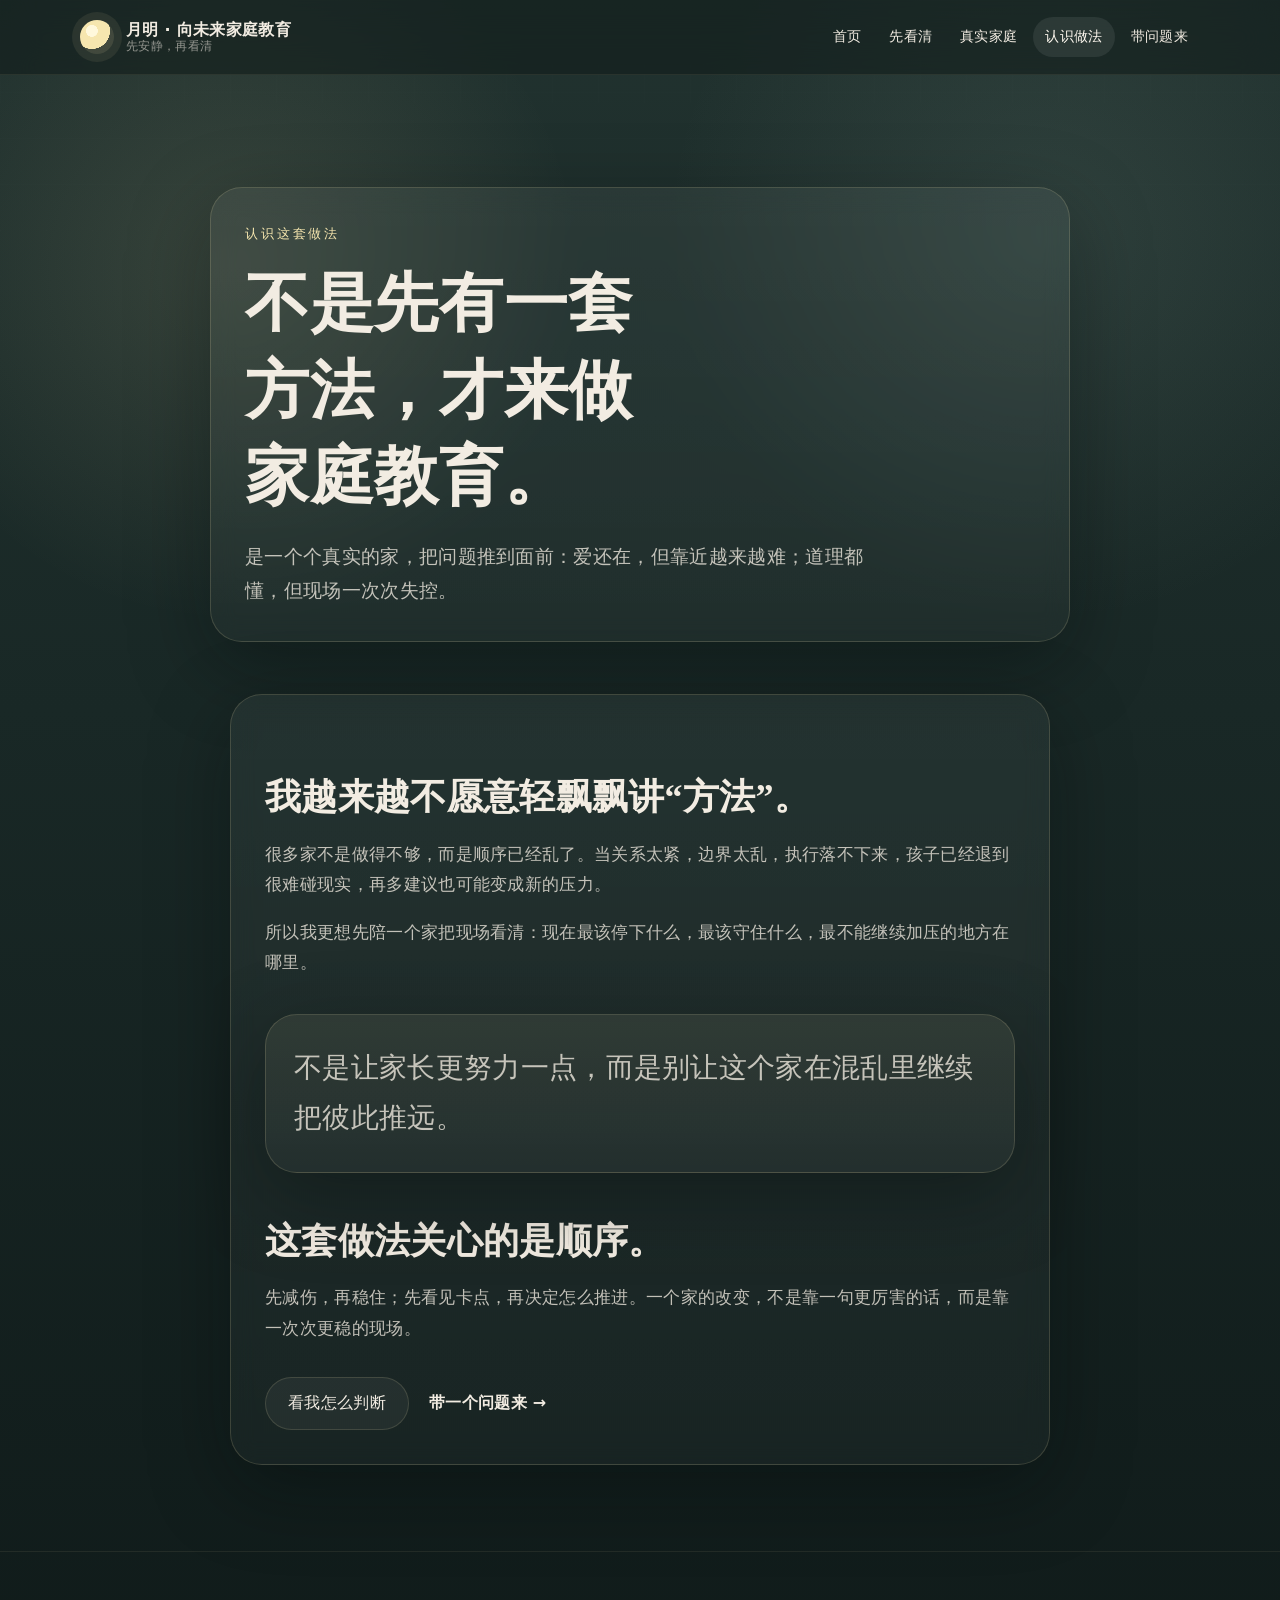
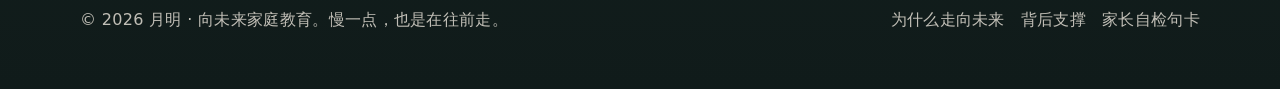
==== commit 8bb0b181: "Rebuild homepage into calm night entry experience" ====
--- a/about.html
+++ b/about.html
@@ -1,317 +1,60 @@
 <!DOCTYPE html>
 <html lang="zh-CN">
 <head>
-  <meta charset="UTF-8">
-  <meta name="viewport" content="width=device-width, initial-scale=1.0">
-  <title>你好，我是月明 | 月明家庭教育</title>
-  <meta name="description" content="月明，8年一线家庭教育指导，1000+真实案例库，帮你找到卡点，一层一层解开。">
-  <link rel="stylesheet" href="css/style.css">
+
+<meta charset="UTF-8" />
+<meta name="viewport" content="width=device-width, initial-scale=1.0" />
+<meta name="theme-color" content="#192826" />
+  <link rel="canonical" href="https://yueminghub.github.io/about.html" />
+  <meta property="og:type" content="website" />
+  <meta property="og:site_name" content="Yueming Hub" />
+  <meta property="og:title" content="认识这套做法｜向未来家庭教育" />
+  <meta property="og:description" content="这套做法不是从概念开始，而是从一个个真实家庭的现场里长出来。" />
+  <meta property="og:url" content="https://yueminghub.github.io/about.html" />
+  <meta property="og:image" content="https://yueminghub.github.io/images/og-cover.png" />
+  <meta name="twitter:card" content="summary_large_image" />
+  <meta name="twitter:title" content="认识这套做法｜向未来家庭教育" />
+  <meta name="twitter:description" content="这套做法不是从概念开始，而是从一个个真实家庭的现场里长出来。" />
+  <meta name="twitter:image" content="https://yueminghub.github.io/images/og-cover.png" />
+<link rel="stylesheet" href="css/style.css" />
+<script defer src="js/site-shell.js"></script>
+<script defer src="js/site-ui.js"></script>
+<script defer src="js/main.js"></script>
+
+  <title>认识这套做法｜向未来家庭教育</title>
+  <meta name="description" content="这套做法不是从概念开始，而是从一个个真实家庭的现场里长出来。" />
 </head>
-<body>
+<body class="calm-site inner-page">
+  <div data-site-header></div>
+  <main id="main" class="page-main">
+    <section class="page-hero">
+      <div class="section-shell narrow">
+        <p class="eyebrow">认识这套做法</p>
+        <h1>不是先有一套方法，才来做家庭教育。</h1>
+        <p class="page-lead">是一个个真实的家，把问题推到面前：爱还在，但靠近越来越难；道理都懂，但现场一次次失控。</p>
+      </div>
+    </section>
 
-<!-- ========== HEADER ========== -->
-<!--[HEADER START]-->
-<nav class="nav">
-  <div class="container nav__inner">
-    <a href="index.html" class="nav__brand">月明家庭教育</a>
-    <ul class="nav__links">
-      <li><a href="index.html">首页</a></li>
-      <li><a href="about.html">关于</a></li>
-      <li><a href="system.html">体系</a></li>
-      <li><a href="value.html">价值四圈</a></li>
-      <li><a href="cases.html">案例</a></li>
-      <li><a href="contact.html" class="nav__cta">联系</a></li>
-    </ul>
-    <button class="nav__hamburger" aria-label="菜单" onclick="document.querySelector('.nav__mobile').classList.add('open'); document.body.style.overflow='hidden';">
-      <span></span><span></span><span></span>
-    </button>
-  </div>
-</nav>
-<div class="nav__mobile">
-  <button class="nav__mobile-close" onclick="document.querySelector('.nav__mobile').classList.remove('open'); document.body.style.overflow='';">&times;</button>
-  <a href="index.html">首页</a>
-  <a href="about.html">关于</a>
-  <a href="system.html">体系</a>
-  <a href="value.html">价值四圈</a>
-  <a href="cases.html">案例</a>
-  <a href="contact.html">联系</a>
-</div>
-<!--[HEADER END]-->
+    <section class="quiet-content">
+      <div class="section-shell text-flow">
+        <h2>我越来越不愿意轻飘飘讲“方法”。</h2>
+        <p>很多家不是做得不够，而是顺序已经乱了。当关系太紧，边界太乱，执行落不下来，孩子已经退到很难碰现实，再多建议也可能变成新的压力。</p>
+        <p>所以我更想先陪一个家把现场看清：现在最该停下什么，最该守住什么，最不能继续加压的地方在哪里。</p>
 
-<main>
-  <section class="hero">
-    <div class="container">
-      <div class="hero__kicker">关于</div>
-      <h1 class="hero__title">你好，我是月明</h1>
-      <p class="hero__subtitle">8年一线指导，1000+案例库，沉淀出这一张地图。</p>
-    </div>
-  </section>
+        <div class="soft-note">
+          <p>不是让家长更努力一点，而是别让这个家在混乱里继续把彼此推远。</p>
+        </div>
 
-  <section class="section" style="padding-top:0">
-    <div class="container" style="max-width:720px;">
+        <h2>这套做法关心的是顺序。</h2>
+        <p>先减伤，再稳住；先看见卡点，再决定怎么推进。一个家的改变，不是靠一句更厉害的话，而是靠一次次更稳的现场。</p>
 
-      <!-- 照片占位 + 身份定位 -->
-      <div class="about-identity reveal">
-        <div class="about-photo">
-          <svg viewBox="0 0 200 200" fill="none" xmlns="http://www.w3.org/2000/svg" style="width:100%;height:100%;">
-            <circle cx="100" cy="100" r="100" fill="#E8DCCF"/>
-            <circle cx="100" cy="80" r="40" fill="#D4C4AE"/>
-            <ellipse cx="100" cy="170" rx="60" ry="40" fill="#D4C4AE"/>
-            <text x="100" y="195" text-anchor="middle" fill="#B08A55" font-size="9" font-family="sans-serif">照片待补</text>
-          </svg>
-        </div>
-        <div class="about-identity__tagline">
-          <h2>8年一线指导，1000+案例库，<br>沉淀出这一张地图。</h2>
+        <div class="next-steps">
+          <a class="soft-button secondary" href="system.html">看我怎么判断</a>
+          <a class="text-link" href="contact.html">带一个问题来</a>
         </div>
       </div>
-
-      <!-- 开场三句话 -->
-      <div class="about-opening reveal">
-        <p>我是一名家庭教育指导老师。8年来只做一件事：帮普通家庭，把困住的孩子一步一步带出来。</p>
-        <p>这些年我接手的案例里，最常见的是这几类：亲子冲突到了摔门砸东西的地步；孩子昼夜颠倒、不上学、不跟父母说话；家长把所有方法试遍了，孩子反而越来越远。</p>
-        <p>看得多了，我发现一个规律：不是家长不够努力，也不是孩子没救了——是使劲的方向错了。孩子的问题是有层次的，每一层有每一层的解法。顺序搞反了，越努力越糟糕。</p>
-      </div>
-
-      <!-- 核心数据 -->
-      <div class="about-stats reveal">
-        <div class="about-stats__item">
-          <div class="about-stats__num">8年</div>
-          <div class="about-stats__label">一线指导经验</div>
-        </div>
-        <div class="about-stats__divider"></div>
-        <div class="about-stats__item">
-          <div class="about-stats__num">1000+</div>
-          <div class="about-stats__label">真实案例库</div>
-        </div>
-        <div class="about-stats__divider"></div>
-        <div class="about-stats__item">
-          <div class="about-stats__num">200+</div>
-          <div class="about-stats__label">深度干预案例</div>
-        </div>
-      </div>
-
-      <!-- 核心理念呼出 -->
-      <div class="about-quote-card reveal">
-        <p>「家庭教育不是到处救火，是有地图的。<br>我的工作，是帮你找到卡点，一层一层解开。」</p>
-      </div>
-
-      <!-- 方法论四层速览 -->
-      <div class="about-layer-preview reveal">
-        <h2 class="about-layer-preview__title">你的孩子卡在哪一层？</h2>
-        <div class="about-layer-cards">
-          <div class="about-layer-card">
-            <div class="about-layer-card__num">1</div>
-            <div class="about-layer-card__name">关系底盘</div>
-            <div class="about-layer-card__desc">孩子需要先感觉到安全，才听得进任何话。</div>
-          </div>
-          <div class="about-layer-card">
-            <div class="about-layer-card__num">2</div>
-            <div class="about-layer-card__name">规则驱动</div>
-            <div class="about-layer-card__desc">边界不是为了控制，是为了让孩子知道世界怎么运转。</div>
-          </div>
-          <div class="about-layer-card">
-            <div class="about-layer-card__num">3</div>
-            <div class="about-layer-card__name">一致执行</div>
-            <div class="about-layer-card__desc">规则说出口了就得落地。不然规则就变成了噪音。</div>
-          </div>
-          <div class="about-layer-card">
-            <div class="about-layer-card__num">4</div>
-            <div class="about-layer-card__name">长出价值</div>
-            <div class="about-layer-card__desc">最高层的目标：让孩子自己想做，不是被催着做。</div>
-          </div>
-        </div>
-        <a href="system.html" class="about-layer-preview__link">详细地图 →</a>
-      </div>
-
-      <!-- 科学根基 -->
-      <div class="about-science reveal">
-        <h2 class="about-science__title">以爱为靠山的科学根基</h2>
-        <p class="about-science__intro">这套方法不是拍脑袋想出来的。它从1000多个真实案例中长出来，也扎根在心理学近半个世纪的研究成果里。以下三组研究，解释了"为什么这么做是对的"——以及对你来说意味着什么。</p>
-
-        <div class="about-science-cards">
-          <!-- 卡片1：依恋理论 -->
-          <div class="about-science-card">
-            <div class="about-science-card__header">
-              <h3>关系底盘的科学根基</h3>
-              <div class="about-science-card__subtitle">依恋理论 · Bowlby & Ainsworth, 1960s</div>
-              <div class="about-science-card__layer-tag">对应：第一层 · 关系底盘</div>
-            </div>
-            <div class="about-science-card__section">
-              <div class="about-science-card__label">科学说了什么</div>
-              <p>当孩子感到与主要照顾者之间有安全的依恋关系，大脑会把这个关系当作"安全基地"。从安全基地出发，孩子才敢探索世界、接受挑战、从挫折中恢复。关系一旦变成威胁源，大脑进入防御模式——任何道理都进不去。</p>
-            </div>
-            <div class="about-science-card__section about-science-card__section--imply">
-              <div class="about-science-card__label">对你意味着什么</div>
-              <p>孩子关着门不跟你说话、你一开口他就炸——这不是叛逆，是防御。这时候讲道理、列计划、谈未来，全是白费。第一步永远是：重建安全连接。让孩子感觉到"我爸妈是来帮我的，不是来审我的"。这是所有干预的起点，绕不过去。</p>
-            </div>
-          </div>
-
-          <!-- 卡片2：脚手架+后果 -->
-          <div class="about-science-card">
-            <div class="about-science-card__header">
-              <h3>规则与执行的科学根基</h3>
-              <div class="about-science-card__subtitle">脚手架理论 · Wood, Bruner & Ross, 1976 + 自然后果与逻辑后果 · Dreikurs, 1960s</div>
-              <div class="about-science-card__layer-tag">对应：第二层 · 规则驱动 + 第三层 · 一致执行</div>
-            </div>
-            <div class="about-science-card__section">
-              <div class="about-science-card__label">科学说了什么</div>
-              <p>孩子理解边界，靠的不是说教，是"行为→结果"的亲身经历。自然后果是行为本身带来的结果（不穿外套就会冷）；逻辑后果是家长设定的关联后果（到时间没收手机）。当后果可预测地、稳定地发生，孩子自己会调整行为——不需要你反复吼。同时，家长在孩子能力边缘提供刚好足够的支持（脚手架），然后逐步撤离，让孩子自己做到。</p>
-            </div>
-            <div class="about-science-card__section about-science-card__section--imply">
-              <div class="about-science-card__label">对你意味着什么</div>
-              <p>立规矩不是为了管住孩子。规矩是帮孩子建立一个认知："我的行为会带来真实的、可预测的后果"。而且你不需要当孩子一辈子脚手架——当他能自己做到的时候，你就往后退一步。但大多数家庭的问题是：规矩说了，后续没了。今天没收手机，明天又还回去；今天说了不吃完饭不能看电视，明天又心软。反复不定，比没规矩更糟糕——孩子学会的不是尊重边界，而是"你说的都可以不算数"。</p>
-            </div>
-          </div>
-
-          <!-- 卡片3：自我决定论 -->
-          <div class="about-science-card">
-            <div class="about-science-card__header">
-              <h3>长出价值的科学根基</h3>
-              <div class="about-science-card__subtitle">自我决定理论 · Deci & Ryan, 1985</div>
-              <div class="about-science-card__layer-tag">对应：第四层 · 长出价值</div>
-            </div>
-            <div class="about-science-card__section">
-              <div class="about-science-card__label">科学说了什么</div>
-              <p>人的内在动机来自三种基本心理需求的满足——自主性（我能选择自己的行为）、胜任感（我能做好这件事）、归属感（我做的事情被在意的人认可）。这三种需求被持续剥夺，人就会失去内驱力，表现为拖延、应付、躺平。它们被满足，内驱力自然长出来，不需要外部持续施压。</p>
-            </div>
-            <div class="about-science-card__section about-science-card__section--imply">
-              <div class="about-science-card__label">对你意味着什么</div>
-              <p>催出来的"努力"不是自驱，是服从。服从会累，累了就断。大量躺平、厌学的孩子，不是懒，是自主性、胜任感、归属感被长期掏空了。重建价值感的方式不是夸"你真棒"，而是帮孩子在自己的真实行为中，看到"我能管住自己、我对别人有帮助、我是家里重要的人"。这叫价值四圈——我们落地的方法。</p>
-            </div>
-          </div>
-        </div>
-      </div>
-
-      <!-- 服务项目 -->
-      <div class="section-header reveal">
-        <h2 class="section-header__title">我能帮你什么</h2>
-      </div>
-
-      <div class="service-cards reveal">
-        <div class="service-card">
-          <div class="service-card__icon">
-            <svg viewBox="0 0 24 24" fill="none" stroke="#C9A96E" stroke-width="1.5" stroke-linecap="round" stroke-linejoin="round" width="28" height="28">
-              <path d="M20 21v-2a4 4 0 0 0-4-4H8a4 4 0 0 0-4 4v2"/>
-              <circle cx="12" cy="7" r="4"/>
-            </svg>
-          </div>
-          <div class="service-card__title">一对一咨询</div>
-          <div class="service-card__desc">帮你精准定位家庭教育问题卡在哪一层，给出具体可操作的干预方案。</div>
-        </div>
-        <div class="service-card">
-          <div class="service-card__icon">
-            <svg viewBox="0 0 24 24" fill="none" stroke="#C9A96E" stroke-width="1.5" stroke-linecap="round" stroke-linejoin="round" width="28" height="28">
-              <polygon points="3 6 9 3 15 6 21 3 21 18 15 21 9 18 3 21"/>
-              <line x1="9" y1="3" x2="9" y2="18"/>
-              <line x1="15" y1="6" x2="15" y2="21"/>
-            </svg>
-          </div>
-          <div class="service-card__title">体系指导</div>
-          <div class="service-card__desc">从"关系-规则-执行-价值"四层系统入手，提供完整的家庭重建方案。</div>
-        </div>
-        <div class="service-card">
-          <div class="service-card__icon">
-            <svg viewBox="0 0 24 24" fill="none" stroke="#C9A96E" stroke-width="1.5" stroke-linecap="round" stroke-linejoin="round" width="28" height="28">
-              <path d="M17 21v-2a4 4 0 0 0-4-4H5a4 4 0 0 0-4 4v2"/>
-              <circle cx="9" cy="7" r="4"/>
-              <path d="M23 21v-2a4 4 0 0 0-3-3.87"/>
-              <path d="M16 3.13a4 4 0 0 1 0 7.75"/>
-            </svg>
-          </div>
-          <div class="service-card__title">合作交流</div>
-          <div class="service-card__desc">为同行和机构提供内容定制、课程合作与培训服务。</div>
-        </div>
-      </div>
-
-      <!-- 关注我 -->
-      <div class="section-header reveal">
-        <h2 class="section-header__title">关注我</h2>
-      </div>
-      <div class="qr-cards reveal">
-        <div class="qr-card qr-card--wechat">
-          <img src="images/qr/qrcode-wechat-mp.jpg" alt="个人微信二维码" class="qr-card__img">
-          <div class="qr-card__name">个人微信</div>
-          <div class="qr-card__sub">ampersir · 扫码添加</div>
-        </div>
-        <div class="qr-card">
-          <img src="images/qr/qrcode-wechat-personal.png" alt="公众号二维码" class="qr-card__img">
-          <div class="qr-card__name">公众号</div>
-          <div class="qr-card__sub">青春期家庭指南</div>
-        </div>
-        <div class="qr-card">
-          <img src="images/qr/qrcode-douyin.png" alt="抖音二维码" class="qr-card__img">
-          <div class="qr-card__name">抖音</div>
-          <div class="qr-card__sub">YMHomelink</div>
-        </div>
-      </div>
-
-      <!-- CTA -->
-      <div class="about-cta reveal">
-        <div class="about-cta__line"></div>
-        <div class="about-cta__text">想先聊聊？</div>
-        <a href="contact.html" class="btn btn--primary">联系我 →</a>
-      </div>
-
-      <div style="padding-bottom:80px;"></div>
-    </div>
-  </section>
-</main>
-
-<!-- CTA 低门槛行动引导 -->
-<section class="section" style="padding-top:0; padding-bottom:40px;">
-  <div class="container">
-    <div class="cta-strip reveal">
-      <div class="cta-strip__text">遇到卡点不知道怎么办？<strong>直接加我微信</strong>，简单说明情况，帮你判断卡在哪一层。</div>
-      <img src="images/qr/qrcode-wechat-mp.jpg" alt="微信二维码" class="cta-strip__qr" onerror="this.style.display='none'">
-      <div class="cta-strip__label">微信 YMHomeLink<br>扫码添加</div>
-    </div>
-  </div>
-</section>
-
-<!-- ========== FOOTER ========== -->
-<!--[FOOTER START]-->
-<footer class="footer">
-  <div class="container">
-    <div class="footer__inner">
-      <div class="footer__col">
-        <h4>月明家庭教育</h4>
-        <p>目标不是听话优秀，<br>而是自我运转的孩子。</p>
-      </div>
-      <div class="footer__col">
-        <h4>联系方式</h4>
-        <div class="footer__social">
-          <a href="https://mp.weixin.qq.com/" target="_blank" rel="noopener">公众号：青春期家庭指南</a>
-        </div>
-        <div class="footer__social">
-          <a href="https://www.douyin.com/user/YMHomelink" target="_blank" rel="noopener">抖音：YMHomelink</a>
-        </div>
-        <div class="footer__social">
-          <a href="#">小红书：即将上线</a>
-        </div>
-      </div>
-      <div class="footer__col">
-        <h4>快速链接</h4>
-        <a href="index.html">首页</a>
-        <a href="system.html">四层地图</a>
-        <a href="value.html">价值四圈</a>
-        <a href="cases.html">真实案例</a>
-        <a href="contact.html">联系我</a>
-      </div>
-    </div>
-    <div class="footer__bottom">
-      <span>&copy; 2026 月明家庭教育</span>
-      <span>目标不是听话优秀，而是自我运转的孩子</span>
-      <ul class="footer__bottom-links">
-        <li><a href="index.html">首页</a></li>
-        <li><a href="system.html">四层地图</a></li>
-        <li><a href="value.html">价值四圈</a></li>
-        <li><a href="cases.html">案例</a></li>
-      </ul>
-    </div>
-  </div>
-</footer>
-<!--[FOOTER END]-->
-
-<script src="js/main.js"></script>
+    </section>
+  </main>
+  <div data-site-footer></div>
 </body>
-</html>+</html>
--- a/css/style.css
+++ b/css/style.css
@@ -1,3677 +1,1881 @@
-/* ============================================
-   月明家庭教育 - 全局样式表 v2
-   设计方向：Kenya Hara × Pentagram「东方克制·编辑感」
-   大量留白 · 字体即语言 · 单一强调色 · 纸张质感
-   ============================================ */
-
-/* Google Fonts */
-@import url('https://fonts.googleapis.com/css2?family=Noto+Serif+SC:wght@400;600;700&family=Noto+Sans+SC:wght@300;400;500&family=Inter:wght@400;500;600&display=swap');
-
-/* CSS Variables */
 :root {
-  --bg: #FAF8F5;
-  --card: #FFFFFF;
-  --heading: #2C3E3B;
-  --body: #4A4A4A;
-  --accent: #C9A96E;
-  --accent-dark: #B08A55;
-  --accent-light: #E8DCCF;
-  --divider: #E8DCCF;
-  --success: #3D7A50;
-  --error: #C0794A;
-
-  /* 字体 */
-  --font-serif: 'Noto Serif SC', 'Songti SC', serif;
-  --font-sans: 'Noto Sans SC', 'PingFang SC', 'Microsoft YaHei', sans-serif;
-  --font-inter: 'Inter', sans-serif;
-
-  /* 阴影 */
-  --shadow-card: 0 2px 12px rgba(0,0,0,0.04);
-  --shadow-hover: 0 6px 24px rgba(0,0,0,0.08);
-  --shadow-accent: 0 4px 20px rgba(201,169,110,0.15);
-
-  /* 圆角 */
-  --radius: 12px;
-  --radius-sm: 8px;
-  --radius-xs: 4px;
-
-  /* 过渡 */
-  --transition: 0.3s ease;
-
-  /* 间距（8pt 基线） */
-  --space-1: 4px;
-  --space-2: 8px;
-  --space-3: 16px;
-  --space-4: 24px;
-  --space-5: 32px;
-  --space-6: 48px;
-  --space-7: 64px;
-  --space-8: 96px;
-}
-
-/* ========== 全局纸张纹理背景 ========== */
+  --paper: #F3EEE6;
+  --paper-soft: #FBF8F1;
+  --moon: #F6E6AF;
+  --moon-deep: #DDBE7E;
+  --sage: #94ACA0;
+  --sage-light: #DCE7DD;
+  --deep: #213B35;
+  --ink: #2E3935;
+  --muted: #718078;
+  --line: rgba(33, 59, 53, 0.12);
+  --warm: #C7A47A;
+  --white: rgba(255, 255, 255, 0.72);
+  --shadow: 0 26px 80px rgba(33, 59, 53, 0.10);
+  --home-bg: #192826;
+  --home-bg-soft: #243734;
+  --home-bg-deep: #101b1a;
+  --home-ink: #F2ECE2;
+  --home-ink-soft: rgba(242, 236, 226, 0.78);
+  --home-line: rgba(246, 230, 175, 0.16);
+  --home-card: rgba(255, 255, 255, 0.05);
+  --home-card-strong: rgba(255, 255, 255, 0.08);
+  --home-shadow: 0 24px 80px rgba(3, 8, 8, 0.34);
+  --radius-xl: 32px;
+  --radius-md: 18px;
+  --max: 1120px;
+  --font-serif: "LXGW WenKai", "Noto Serif SC", "Source Han Serif SC", "Songti SC", "Microsoft YaHei", serif;
+  --font-sans: "Noto Sans SC", "PingFang SC", "Microsoft YaHei", system-ui, -apple-system, sans-serif;
+}
+
+* {
+  box-sizing: border-box;
+}
+
+html {
+  scroll-behavior: smooth;
+}
+
+body {
+  margin: 0;
+  min-height: 100vh;
+  background:
+    radial-gradient(circle at top left, rgba(255, 248, 217, 0.52), transparent 34rem),
+    radial-gradient(circle at right 18rem, rgba(220, 231, 221, 0.54), transparent 30rem),
+    var(--paper);
+  color: var(--ink);
+  font-family: var(--font-sans);
+  line-height: 1.8;
+  letter-spacing: 0.02em;
+}
+
+body.calm-site {
+  background:
+    radial-gradient(circle at 18% 16%, rgba(246, 230, 175, 0.12), transparent 22rem),
+    radial-gradient(circle at 82% 14%, rgba(148, 172, 160, 0.14), transparent 24rem),
+    linear-gradient(180deg, #21322f 0%, var(--home-bg) 42%, var(--home-bg-deep) 100%);
+  color: var(--home-ink);
+}
+
 body::before {
-  content: '';
+  content: "";
   position: fixed;
   inset: 0;
   pointer-events: none;
+  background-image:
+    linear-gradient(rgba(33, 59, 53, 0.018) 1px, transparent 1px),
+    linear-gradient(90deg, rgba(33, 59, 53, 0.014) 1px, transparent 1px);
+  background-size: 46px 46px;
+  mask-image: linear-gradient(to bottom, rgba(0,0,0,0.32), transparent 70%);
+  z-index: -1;
+}
+
+body.calm-site::before {
+  background-image:
+    linear-gradient(rgba(255, 255, 255, 0.02) 1px, transparent 1px),
+    linear-gradient(90deg, rgba(255, 255, 255, 0.016) 1px, transparent 1px);
+  mask-image: linear-gradient(to bottom, rgba(0,0,0,0.44), transparent 78%);
+}
+
+a {
+  color: inherit;
+  text-decoration: none;
+}
+
+button,
+input,
+textarea,
+select {
+  font: inherit;
+}
+
+button {
+  cursor: pointer;
+}
+
+.skip-link {
+  position: absolute;
+  left: 16px;
+  top: -60px;
+  z-index: 100;
+  padding: 10px 14px;
+  border-radius: 999px;
+  background: var(--deep);
+  color: var(--paper-soft);
+  transition: top 180ms ease;
+}
+
+.skip-link:focus {
+  top: 16px;
+}
+
+.site-header {
+  position: sticky;
+  top: 0;
+  z-index: 20;
+  backdrop-filter: blur(18px);
+  background: rgba(247, 243, 234, 0.78);
+  border-bottom: 1px solid var(--line);
+}
+
+body.calm-home {
+  background:
+    radial-gradient(circle at 18% 20%, rgba(246, 230, 175, 0.14), transparent 20rem),
+    radial-gradient(circle at 82% 16%, rgba(148, 172, 160, 0.13), transparent 22rem),
+    radial-gradient(circle at 50% 72%, rgba(199, 164, 122, 0.12), transparent 22rem),
+    linear-gradient(180deg, #20312e 0%, var(--home-bg) 42%, var(--home-bg-deep) 100%);
+}
+
+body.calm-site .site-header {
+  background: rgba(16, 27, 26, 0.56);
+  border-bottom-color: rgba(246, 230, 175, 0.08);
+}
+
+body.calm-site .brand,
+body.calm-site .brand-text strong,
+body.calm-site .site-nav a,
+body.calm-site .nav-toggle {
+  color: var(--home-ink);
+}
+
+body.calm-site .brand-text span {
+  color: rgba(242, 236, 226, 0.56);
+}
+
+body.calm-site .brand-mark {
+  background:
+    radial-gradient(circle at 35% 32%, #fff8dc 0 18%, var(--moon) 19% 56%, rgba(246, 230, 175, 0.18) 57% 100%);
+  box-shadow: 0 0 0 8px rgba(246, 230, 175, 0.08);
+}
+
+body.calm-site .site-nav a:hover,
+body.calm-site .site-nav a:focus-visible,
+body.calm-site .site-nav a.is-active {
+  background: rgba(255, 255, 255, 0.08);
+  color: #fff9f0;
+}
+
+body.calm-site .nav-toggle {
+  border-color: rgba(255, 255, 255, 0.1);
+  background: rgba(255, 255, 255, 0.04);
+}
+
+.site-header-inner,
+.site-footer-inner,
+.section-shell {
+  width: min(calc(100% - 40px), var(--max));
+  margin: 0 auto;
+}
+
+.site-header-inner {
+  min-height: 74px;
+  display: flex;
+  align-items: center;
+  justify-content: space-between;
+  gap: 24px;
+}
+
+.brand {
+  display: inline-flex;
+  align-items: center;
+  gap: 12px;
+  color: var(--deep);
+}
+
+.brand-mark {
+  width: 34px;
+  height: 34px;
+  border-radius: 999px;
+  background:
+    radial-gradient(circle at 35% 32%, #fffef0 0 22%, var(--moon) 23% 60%, rgba(245,233,184,0.3) 61% 100%);
+  box-shadow: 0 0 0 8px rgba(255,248,217,0.32);
+}
+
+.brand-text {
+  display: flex;
+  flex-direction: column;
+  line-height: 1.2;
+}
+
+.brand-text strong {
+  font-size: 16px;
+  font-weight: 700;
+}
+
+.brand-text span {
+  font-size: 12px;
+  color: var(--muted);
+}
+
+.site-nav {
+  display: flex;
+  align-items: center;
+  gap: 4px;
+}
+
+.site-nav a {
+  display: inline-flex;
+  align-items: center;
+  min-height: 40px;
+  padding: 6px 12px;
+  border-radius: 999px;
+  color: rgba(33, 59, 53, 0.74);
+  font-size: 14px;
+  transition: background 180ms ease, color 180ms ease;
+}
+
+.site-nav a:hover,
+.site-nav a:focus-visible,
+.site-nav a.is-active {
+  color: var(--deep);
+  background: rgba(220, 231, 221, 0.72);
+  outline: none;
+}
+
+.nav-toggle {
+  display: none;
+  align-items: center;
+  justify-content: center;
+  width: 42px;
+  height: 42px;
+  border: 1px solid var(--line);
+  border-radius: 999px;
+  background: var(--white);
+  color: var(--deep);
+}
+
+.nav-toggle span,
+.nav-toggle span::before,
+.nav-toggle span::after {
+  content: "";
+  display: block;
+  width: 18px;
+  height: 1.5px;
+  border-radius: 999px;
+  background: currentColor;
+  position: relative;
+}
+
+.nav-toggle span::before {
+  position: absolute;
+  top: -6px;
+}
+
+.nav-toggle span::after {
+  position: absolute;
+  top: 6px;
+}
+
+.home-main {
+  overflow: hidden;
+}
+
+.home-hero {
+  position: relative;
+  min-height: calc(100vh - 74px);
+  display: grid;
+  align-items: center;
+  padding: 92px 20px 76px;
+  text-align: left;
+}
+
+.home-hero::before {
+  content: "";
+  position: absolute;
+  inset: 0;
+  pointer-events: none;
+  background:
+    linear-gradient(90deg, rgba(16, 27, 26, 0.52) 0%, rgba(16, 27, 26, 0.32) 34%, rgba(16, 27, 26, 0.08) 58%, transparent 76%),
+    radial-gradient(circle at 68% 42%, rgba(246, 230, 175, 0.04), transparent 22rem);
   z-index: 0;
-  opacity: 0.025;
-  background-image: url("data:image/svg+xml,%3Csvg viewBox='0 0 256 256' xmlns='http://www.w3.org/2000/svg'%3E%3Cfilter id='noise'%3E%3CfeTurbulence type='fractalNoise' baseFrequency='0.9' numOctaves='4' stitchTiles='stitch'/%3E%3C/filter%3E%3Crect width='100%25' height='100%25' filter='url(%23noise)'/%3E%3C/svg%3E");
-  background-repeat: repeat;
-  background-size: 128px 128px;
-}
-
-body { position: relative; z-index: 1; }
-
-/* Reset */
-*, *::before, *::after { box-sizing: border-box; margin: 0; padding: 0; }
-
-html {
-  scroll-behavior: smooth;
-  font-size: 16px;
-}
-
-body {
-  background-color: var(--bg);
-  color: var(--body);
-  font-family: var(--font-sans);
-  font-weight: 400;
-  line-height: 1.7;
-  -webkit-font-smoothing: antialiased;
-}
-
-/* Typography */
-h1, h2, h3, h4 {
+}
+
+.quiet-orbit {
+  position: absolute;
+  top: 42%;
+  left: 72%;
+  width: min(32vw, 360px);
+  aspect-ratio: 1;
+  transform: translate(-50%, -50%);
+  pointer-events: none;
+  opacity: 0.6;
+  z-index: 0;
+}
+
+.moon-core {
+  position: absolute;
+  inset: 31%;
+  border-radius: 999px;
+  background: radial-gradient(circle at 38% 34%, #fff8dc, var(--moon) 58%, rgba(221, 190, 126, 0.92));
+  box-shadow:
+    0 0 55px rgba(246, 230, 175, 0.42),
+    0 0 120px rgba(215, 185, 140, 0.12);
+  animation: moon-breathe 6.4s ease-in-out infinite;
+}
+
+.moon-ring {
+  position: absolute;
+  border: 1px solid rgba(143, 175, 154, 0.26);
+  border-radius: 999px;
+  animation: ring-breathe 6.4s ease-in-out infinite;
+}
+
+.moon-ring-one {
+  inset: 20%;
+}
+
+.moon-ring-two {
+  inset: 7%;
+  animation-delay: 1.2s;
+  border-color: rgba(215, 185, 140, 0.23);
+}
+
+.moon-dust {
+  position: absolute;
+  width: 8px;
+  height: 8px;
+  border-radius: 999px;
+  background: rgba(143, 175, 154, 0.42);
+  animation: dust-float 8s ease-in-out infinite;
+}
+
+.dust-one { left: 18%; top: 28%; }
+.dust-two { right: 16%; top: 42%; animation-delay: 1.7s; }
+.dust-three { left: 47%; bottom: 13%; animation-delay: 3s; }
+
+.hero-copy {
+  position: relative;
+  z-index: 1;
+  width: min(600px, 100%);
+  margin-right: auto;
+  padding: 44px 32px;
+  border-radius: var(--radius-xl);
+}
+
+body.calm-home .hero-copy {
+  padding: 52px 36px;
+  background:
+    linear-gradient(180deg, rgba(21, 34, 32, 0.62), rgba(21, 34, 32, 0.32)),
+    linear-gradient(180deg, rgba(255, 255, 255, 0.045), rgba(255, 255, 255, 0.02));
+  border: 1px solid rgba(246, 230, 175, 0.14);
+  box-shadow:
+    0 30px 90px rgba(3, 8, 8, 0.38),
+    inset 0 1px 0 rgba(255, 255, 255, 0.04);
+  backdrop-filter: blur(16px);
+}
+
+.eyebrow {
+  margin: 0 0 16px;
+  color: var(--sage);
+  font-size: 13px;
+  letter-spacing: 0.22em;
+  text-transform: uppercase;
+}
+
+h1,
+h2,
+h3 {
+  margin: 0;
+  color: var(--deep);
   font-family: var(--font-serif);
-  color: var(--heading);
-  line-height: 1.3;
-}
+  line-height: 1.35;
+  font-weight: 600;
+}
+
 h1 {
-  font-size: clamp(1.8rem, 4vw, 2.5rem);
-  font-weight: 700;
-}
-h2 {
-  font-size: clamp(1.4rem, 3vw, 1.75rem);
-  font-weight: 700;
-}
-h3 { font-size: 1.25rem; font-weight: 400; }
-p { margin-bottom: 1rem; }
-p:last-child { margin-bottom: 0; }
-
-small, .small { font-size: 0.875rem; }
-
-/* Container */
-.container {
-  max-width: 1100px;
-  margin: 0 auto;
-  padding: 0 24px;
-}
-
-/* Section spacing — 由上方 Hero/间距系统统一定义，使用 CSS 变量 */
-
-/* ============================================
-   线性 SVG 图标系统
-   替代 emoji，统一使用线性图标
-   ============================================ */
-.icon {
-  display: inline-block;
-  width: 20px;
-  height: 20px;
-  vertical-align: middle;
-  flex-shrink: 0;
-}
-.icon--sm { width: 16px; height: 16px; }
-.icon--lg { width: 28px; height: 28px; }
-.icon--xl { width: 40px; height: 40px; }
-
-/* ============================================
-   Hero 区域升级
-   ============================================ */
-.hero {
-  padding: var(--space-8) 0 var(--space-7);
-  text-align: center;
-}
-
-.hero__title {
-  font-size: clamp(2rem, 5vw, 3.2rem);
-  margin-bottom: var(--space-4);
-  letter-spacing: -0.02em;
-  font-weight: 700;
-}
-
-.hero__title span { display: block; }
-
-/* Hero 核心观点标签 */
-.hero__kicker {
-  display: inline-block;
-  font-family: var(--font-inter);
-  font-size: 0.7rem;
-  font-weight: 600;
-  letter-spacing: 0.12em;
-  text-transform: uppercase;
-  color: var(--accent-dark);
-  margin-bottom: var(--space-3);
-  padding: 4px 12px;
-  border: 1px solid var(--accent-light);
-  border-radius: 20px;
-}
-
-.hero__subtitle {
-  font-size: 1.1rem;
-  color: var(--body);
-  max-width: 560px;
-  margin: 0 auto;
-  font-weight: 300;
-  line-height: 1.8;
-}
-
-/* ============================================
-   升级版 Section 间距
-   ============================================ */
-.section { padding: var(--space-7) 0; }
-.section--lg { padding: var(--space-8) 0; }
-.section--sm { padding: var(--space-5) 0; }
-.section--flush { padding: 0; }
-
-/* ============================================
-   数字层级标签（替代 emoji 标签）
-   ============================================ */
-.layer-badge {
+  font-size: clamp(38px, 7vw, 72px);
+  letter-spacing: 0.01em;
+}
+
+body.calm-site h1,
+body.calm-site h2,
+body.calm-site h3,
+body.calm-site .section-shell h2,
+body.calm-site .closing-breath p,
+body.calm-site .path-card a,
+body.calm-site .text-link,
+body.calm-site .contact-form label,
+body.calm-site .feeling-response p:first-child {
+  color: var(--home-ink);
+}
+
+body.calm-site .eyebrow,
+body.calm-site .path-number,
+body.calm-site .layer-card span,
+body.calm-site .case-tag {
+  color: var(--moon);
+}
+
+.hero-poem {
+  margin: 28px auto 0;
+  max-width: 23rem;
+  font-family: var(--font-serif);
+  font-size: clamp(18px, 2.6vw, 24px);
+  line-height: 2.05;
+}
+
+.hero-poem.muted {
+  margin-top: 22px;
+  color: rgba(46, 57, 53, 0.76);
+  font-size: clamp(16px, 2vw, 20px);
+}
+
+body.calm-site .hero-poem,
+body.calm-site .hero-poem.muted,
+body.calm-site .section-lead,
+body.calm-site .page-lead,
+body.calm-site .path-card p,
+body.calm-site .layer-card p,
+body.calm-site .case-card p,
+body.calm-site .contact-aside p,
+body.calm-site .text-flow p,
+body.calm-site .quiet-content p,
+body.calm-site .feeling-response p + p,
+body.calm-site .footer-links a,
+body.calm-site .site-footer {
+  color: var(--home-ink-soft);
+}
+
+body.calm-home .hero-poem,
+body.calm-home .hero-poem.muted {
+  text-shadow: 0 2px 20px rgba(16, 27, 26, 0.62);
+}
+
+.soft-button {
   display: inline-flex;
   align-items: center;
   justify-content: center;
-  width: 24px;
-  height: 24px;
-  border-radius: 50%;
-  background: var(--accent);
-  color: #fff;
-  font-family: var(--font-inter);
-  font-size: 0.7rem;
-  font-weight: 600;
-  flex-shrink: 0;
-}
-.nav {
-  position: fixed;
-  top: 0;
-  left: 0;
-  right: 0;
-  z-index: 1000;
-  background: rgba(250, 248, 245, 0.95);
-  backdrop-filter: blur(8px);
-  border-bottom: 1px solid var(--divider);
-}
-
-.nav__inner {
+  gap: 8px;
+  min-height: 48px;
+  padding: 11px 22px;
+  border-radius: 999px;
+  border: 1px solid rgba(33, 59, 53, 0.14);
+  transition:
+    transform 180ms ease,
+    background 180ms ease,
+    box-shadow 180ms ease,
+    border-color 180ms ease;
+}
+
+.soft-button:hover,
+.soft-button:focus-visible {
+  transform: translateY(-2px);
+  outline: none;
+}
+
+.soft-button.primary {
+  margin-top: 34px;
+  background: var(--deep);
+  color: var(--paper-soft);
+  box-shadow: 0 18px 46px rgba(33, 59, 53, 0.18);
+}
+
+.soft-button.primary:hover,
+.soft-button.primary:focus-visible {
+  background: #1a312c;
+}
+
+body.calm-site .soft-button.primary {
+  background: #f1e3b7;
+  color: #22302d;
+  box-shadow: 0 18px 46px rgba(3, 8, 8, 0.28);
+}
+
+body.calm-site .soft-button.primary:hover,
+body.calm-site .soft-button.primary:focus-visible {
+  background: #f7e9be;
+}
+
+.soft-button.secondary {
+  background: rgba(255, 255, 255, 0.54);
+  color: var(--deep);
+  box-shadow: 0 14px 38px rgba(33, 59, 53, 0.08);
+}
+
+.soft-button.secondary:hover,
+.soft-button.secondary:focus-visible {
+  background: rgba(255, 248, 217, 0.72);
+  border-color: rgba(143, 175, 154, 0.45);
+}
+
+body.calm-site .soft-button.secondary {
+  background: rgba(255, 255, 255, 0.05);
+  border-color: rgba(246, 230, 175, 0.14);
+  color: var(--home-ink);
+  box-shadow: none;
+}
+
+body.calm-site .soft-button.secondary:hover,
+body.calm-site .soft-button.secondary:focus-visible {
+  background: rgba(255, 255, 255, 0.09);
+  border-color: rgba(246, 230, 175, 0.26);
+}
+
+.scroll-cue {
+  position: absolute;
+  bottom: 24px;
+  left: 50%;
+  display: inline-flex;
+  width: 32px;
+  height: 46px;
+  transform: translateX(-50%);
+  border: 1px solid rgba(33, 59, 53, 0.14);
+  border-radius: 999px;
+  justify-content: center;
+  align-items: flex-start;
+  padding-top: 9px;
+  opacity: 0.66;
+}
+
+body.calm-home .scroll-cue {
+  border-color: rgba(246, 230, 175, 0.16);
+}
+
+.scroll-cue span {
+  width: 5px;
+  height: 5px;
+  border-radius: 999px;
+  background: var(--sage);
+  animation: cue 2s ease-in-out infinite;
+}
+
+.quiet-check,
+.path-section,
+.closing-breath,
+.quiet-content {
+  padding: 86px 0;
+}
+
+.quiet-check {
+  opacity: 0;
+  transform: translateY(26px);
+  pointer-events: none;
+  transition: opacity 700ms ease, transform 700ms ease;
+}
+
+body.is-awake .quiet-check,
+body:not(.calm-home) .quiet-check {
+  opacity: 1;
+  transform: translateY(0);
+  pointer-events: auto;
+}
+
+.section-shell.narrow {
+  max-width: 760px;
+}
+
+.section-shell h2 {
+  font-size: clamp(28px, 4vw, 46px);
+}
+
+.section-lead,
+.page-lead {
+  margin: 18px 0 0;
+  color: rgba(46, 57, 53, 0.72);
+  font-size: clamp(16px, 2vw, 19px);
+}
+
+.feeling-list {
+  margin: 34px auto 0;
+  display: flex;
+  flex-wrap: wrap;
+  gap: 14px;
+  justify-content: center;
+}
+
+.feeling-pill {
+  border: 1px solid rgba(33, 59, 53, 0.12);
+  border-radius: 999px;
+  background: rgba(255, 255, 255, 0.50);
+  color: var(--deep);
+  min-height: 48px;
+  padding: 10px 18px;
+  transition: transform 180ms ease, background 180ms ease, border-color 180ms ease;
+}
+
+body.calm-site .feeling-pill {
+  border-color: rgba(246, 230, 175, 0.12);
+  background: rgba(255, 255, 255, 0.05);
+  color: var(--home-ink);
+}
+
+.feeling-pill:hover,
+.feeling-pill:focus-visible,
+.feeling-pill.is-selected {
+  outline: none;
+  transform: translateY(-2px);
+  background: rgba(220, 231, 221, 0.76);
+  border-color: rgba(143, 175, 154, 0.55);
+}
+
+body.calm-site .feeling-pill:hover,
+body.calm-site .feeling-pill:focus-visible,
+body.calm-site .feeling-pill.is-selected {
+  background: rgba(255, 255, 255, 0.1);
+  border-color: rgba(246, 230, 175, 0.24);
+}
+
+.feeling-response {
+  margin: 32px auto 0;
+  padding: 28px;
+  border: 1px solid var(--line);
+  border-radius: var(--radius-xl);
+  background: rgba(255, 255, 255, 0.48);
+  box-shadow: var(--shadow);
+  text-align: center;
+}
+
+body.calm-site .feeling-response,
+body.calm-site .path-card,
+body.calm-site .layer-card,
+body.calm-site .case-card,
+body.calm-site .contact-form,
+body.calm-site .contact-aside,
+body.calm-site .soft-note {
+  border-color: var(--home-line);
+  background: linear-gradient(180deg, rgba(255, 255, 255, 0.055), rgba(255, 255, 255, 0.03));
+  box-shadow: var(--home-shadow);
+}
+
+.feeling-response p {
+  margin: 0;
+}
+
+.feeling-response p:first-child {
+  color: var(--deep);
+  font-family: var(--font-serif);
+  font-size: 22px;
+}
+
+.feeling-response p + p {
+  margin-top: 6px;
+  color: var(--muted);
+}
+
+.feeling-response .soft-button {
+  margin-top: 20px;
+}
+
+.path-grid {
+  display: grid;
+  grid-template-columns: repeat(4, 1fr);
+  gap: 18px;
+  margin-top: 38px;
+}
+
+.path-card,
+.layer-card,
+.case-card,
+.contact-form,
+.contact-aside,
+.soft-note {
+  border: 1px solid var(--line);
+  border-radius: var(--radius-xl);
+  background: rgba(255, 255, 255, 0.48);
+  box-shadow: var(--shadow);
+}
+
+.path-card {
+  min-height: 286px;
+  padding: 28px;
+  display: flex;
+  flex-direction: column;
+  transition: transform 180ms ease, background 180ms ease;
+}
+
+.path-card:hover {
+  transform: translateY(-6px);
+  background: rgba(255, 255, 255, 0.62);
+}
+
+body.calm-site .path-card:hover,
+body.calm-site .layer-card:hover,
+body.calm-site .case-card:hover {
+  transform: translateY(-6px);
+  background: linear-gradient(180deg, rgba(255, 255, 255, 0.08), rgba(255, 255, 255, 0.045));
+}
+
+.path-number {
+  color: var(--warm);
+  font-size: 14px;
+  letter-spacing: 0.12em;
+}
+
+.path-card h3 {
+  margin-top: 24px;
+  font-size: 24px;
+}
+
+.path-card p {
+  margin: 16px 0 26px;
+  color: rgba(46, 57, 53, 0.72);
+}
+
+.path-card a {
+  margin-top: auto;
+  color: var(--deep);
+  font-weight: 700;
+}
+
+.path-card a::after,
+.text-link::after {
+  content: " →";
+}
+
+.closing-breath {
+  text-align: center;
+}
+
+.closing-breath p {
+  margin: 0;
+  font-family: var(--font-serif);
+  color: rgba(33, 59, 53, 0.76);
+  font-size: clamp(20px, 3vw, 32px);
+  line-height: 2;
+}
+
+.page-main {
+  min-height: 70vh;
+}
+
+.page-hero {
+  padding: 112px 0 54px;
+}
+
+.text-flow {
+  max-width: 820px;
+}
+
+.text-flow h1 {
+  font-size: clamp(36px, 6vw, 62px);
+}
+
+.text-flow h2,
+.quiet-content h2 {
+  margin-top: 44px;
+  font-size: clamp(24px, 3.2vw, 36px);
+}
+
+.text-flow p,
+.quiet-content p {
+  color: rgba(46, 57, 53, 0.76);
+  font-size: 17px;
+}
+
+.soft-note {
+  margin: 36px 0;
+  padding: 28px;
+  background: rgba(255, 248, 217, 0.46);
+}
+
+body.calm-site .soft-note {
+  background: linear-gradient(180deg, rgba(246, 230, 175, 0.08), rgba(255, 255, 255, 0.03));
+}
+
+.soft-note p {
+  margin: 0;
+  color: var(--deep);
+  font-family: var(--font-serif);
+  font-size: clamp(20px, 3vw, 28px);
+}
+
+.soft-note.wide {
+  max-width: 860px;
+  margin-left: auto;
+  margin-right: auto;
+  text-align: center;
+}
+
+.next-steps {
+  display: flex;
+  align-items: center;
+  gap: 20px;
+  margin-top: 34px;
+  flex-wrap: wrap;
+}
+
+.next-steps.center {
+  justify-content: center;
+}
+
+.text-link {
+  color: var(--deep);
+  font-weight: 700;
+}
+
+.layer-grid {
+  display: grid;
+  grid-template-columns: repeat(4, 1fr);
+  gap: 18px;
+}
+
+.layer-grid.three {
+  grid-template-columns: repeat(3, 1fr);
+}
+
+.layer-card {
+  padding: 28px;
+  min-height: 260px;
+}
+
+.layer-card span,
+.case-tag {
+  color: var(--sage);
+  font-size: 13px;
+  letter-spacing: 0.14em;
+}
+
+.layer-card h2 {
+  margin-top: 22px;
+  font-size: 26px;
+}
+
+.layer-card p {
+  margin-bottom: 0;
+}
+
+.case-list {
+  display: grid;
+  gap: 18px;
+}
+
+.case-card {
+  padding: 30px;
+}
+
+.case-card h2 {
+  margin-top: 10px;
+  font-size: clamp(24px, 3vw, 34px);
+}
+
+.contact-shell {
+  display: grid;
+  grid-template-columns: minmax(0, 1.25fr) minmax(260px, 0.75fr);
+  gap: 22px;
+  align-items: start;
+}
+
+.contact-form,
+.contact-aside {
+  padding: 30px;
+}
+
+.contact-form {
+  display: grid;
+  gap: 18px;
+}
+
+.contact-form label {
+  display: grid;
+  gap: 8px;
+  color: var(--deep);
+  font-weight: 700;
+}
+
+.contact-form input,
+.contact-form textarea,
+.contact-form select {
+  width: 100%;
+  border: 1px solid rgba(33, 59, 53, 0.14);
+  border-radius: 18px;
+  background: rgba(255, 255, 255, 0.58);
+  color: var(--ink);
+  padding: 13px 15px;
+  outline: none;
+  transition: border-color 180ms ease, box-shadow 180ms ease, background 180ms ease;
+}
+
+.contact-form textarea {
+  resize: vertical;
+}
+
+.contact-form input:focus,
+.contact-form textarea:focus,
+.contact-form select:focus {
+  border-color: rgba(143, 175, 154, 0.82);
+  background: rgba(255, 255, 255, 0.82);
+  box-shadow: 0 0 0 4px rgba(143, 175, 154, 0.16);
+}
+
+body.calm-site.inner-page .page-hero .section-shell.narrow,
+body.calm-site.inner-page .quiet-content .section-shell.text-flow,
+body.calm-site.inner-page .quiet-content > .section-shell:not(.contact-shell) {
+  padding: 34px;
+  border: 1px solid var(--home-line);
+  border-radius: var(--radius-xl);
+  background: linear-gradient(180deg, rgba(255, 255, 255, 0.05), rgba(255, 255, 255, 0.028));
+  box-shadow: var(--home-shadow);
+  backdrop-filter: blur(12px);
+}
+
+body.calm-site.inner-page .page-hero {
+  padding-bottom: 30px;
+}
+
+body.calm-site.inner-page .quiet-content {
+  padding-top: 22px;
+}
+
+body.calm-site.inner-page .page-hero .section-shell.narrow {
+  max-width: 860px;
+}
+
+body.calm-site.inner-page .page-hero h1 {
+  max-width: 14ch;
+  font-size: clamp(34px, 5.4vw, 64px);
+}
+
+body.calm-site.inner-page .page-lead {
+  max-width: 40rem;
+}
+
+body.calm-site.inner-page .contact-shell {
+  padding: 0;
+  border: 0;
+  background: none;
+  box-shadow: none;
+  backdrop-filter: none;
+}
+
+body.calm-site.inner-page .contact-form input,
+body.calm-site.inner-page .contact-form textarea,
+body.calm-site.inner-page .contact-form select {
+  border-color: rgba(246, 230, 175, 0.14);
+  background: rgba(255, 255, 255, 0.045);
+  color: var(--home-ink);
+}
+
+body.calm-site.inner-page .contact-form input::placeholder,
+body.calm-site.inner-page .contact-form textarea::placeholder {
+  color: rgba(242, 236, 226, 0.46);
+}
+
+body.calm-site.inner-page .contact-form input:focus,
+body.calm-site.inner-page .contact-form textarea:focus,
+body.calm-site.inner-page .contact-form select:focus {
+  background: rgba(255, 255, 255, 0.08);
+  border-color: rgba(246, 230, 175, 0.28);
+  box-shadow: 0 0 0 4px rgba(246, 230, 175, 0.08);
+}
+
+.contact-aside h2 {
+  font-size: 32px;
+}
+
+.center-text {
+  text-align: center;
+}
+
+.print-list {
+  padding-left: 1.4em;
+}
+
+.print-list li {
+  margin: 16px 0;
+  font-size: 17px;
+}
+
+.site-footer {
+  border-top: 1px solid var(--line);
+  padding: 38px 0;
+  color: rgba(46, 57, 53, 0.66);
+}
+
+body.calm-site .site-footer {
+  border-top-color: rgba(246, 230, 175, 0.08);
+}
+
+.site-footer-inner {
   display: flex;
   align-items: center;
   justify-content: space-between;
-  height: 64px;
-}
-
-.nav__brand {
-  font-family: var(--font-serif);
-  font-size: 1.1rem;
-  font-weight: 700;
-  color: var(--heading);
-  text-decoration: none;
-}
-
-.nav__links {
-  display: flex;
-  align-items: center;
-  gap: 32px;
-  list-style: none;
-}
-
-.nav__links a {
-  font-size: 0.9rem;
-  color: var(--body);
-  text-decoration: none;
-  padding-bottom: 2px;
-  border-bottom: 2px solid transparent;
-  transition: border-color var(--transition), color var(--transition);
-}
-
-.nav__links a:hover,
-.nav__links a.active {
-  color: var(--heading);
-  border-bottom-color: var(--accent);
-}
-
-.nav__cta {
-  display: inline-block;
-  padding: 8px 20px;
-  background: var(--accent);
-  color: #fff !important;
-  border-radius: 6px;
-  font-size: 0.875rem !important;
-  font-weight: 500;
-  text-decoration: none;
-  border-bottom: none !important;
-  transition: background var(--transition);
-}
-
-.nav__cta:hover { background: var(--accent-dark); }
-
-/* Hamburger */
-.nav__hamburger {
-  display: none;
-  flex-direction: column;
-  gap: 5px;
-  cursor: pointer;
-  padding: 8px;
-  background: none;
-  border: none;
-}
-.nav__hamburger span {
-  display: block;
-  width: 24px;
-  height: 2px;
-  background: var(--heading);
-  transition: var(--transition);
-}
-
-/* Mobile nav overlay */
-.nav__mobile {
-  display: none;
-  position: fixed;
-  inset: 0;
-  background: var(--bg);
-  z-index: 999;
-  flex-direction: column;
-  align-items: center;
-  justify-content: center;
-  gap: 32px;
-}
-
-.nav__mobile.open { display: flex; }
-
-.nav__mobile a {
-  font-family: var(--font-serif);
-  font-size: 1.5rem;
-  color: var(--heading);
-  text-decoration: none;
-  padding-bottom: 4px;
-  border-bottom: 2px solid transparent;
-}
-
-.nav__mobile a.active { border-bottom-color: var(--accent); }
-
-.nav__mobile-close {
-  position: absolute;
-  top: 20px;
-  right: 24px;
-  font-size: 2rem;
-  background: none;
-  border: none;
-  cursor: pointer;
-  color: var(--heading);
-}
-
-/* ============================================
-   Footer
-   ============================================ */
-.footer {
-  background: var(--heading);
-  color: rgba(255,255,255,0.6);
-  padding: 48px 0 24px;
-}
-
-.footer__inner {
-  display: grid;
-  grid-template-columns: 1fr 1fr 1fr;
-  gap: 32px;
-  padding-bottom: 32px;
-  border-bottom: 1px solid rgba(255,255,255,0.1);
-  margin-bottom: 24px;
-}
-
-.footer__col h4 {
-  font-family: var(--font-sans);
-  font-size: 0.75rem;
-  text-transform: uppercase;
-  letter-spacing: 0.08em;
-  color: rgba(255,255,255,0.4);
-  margin-bottom: 12px;
-}
-
-.footer__col p,
-.footer__col a {
-  font-size: 0.875rem;
-  color: rgba(255,255,255,0.6);
-  text-decoration: none;
-  line-height: 1.8;
-  display: block;
-}
-
-.footer__col a:hover { color: var(--accent); }
-
-.footer__bottom {
-  display: flex;
-  justify-content: space-between;
-  align-items: center;
+  gap: 24px;
   flex-wrap: wrap;
-  gap: 12px;
-  font-size: 0.75rem;
-  color: rgba(255,255,255,0.35);
-}
-
-.footer__bottom-links {
-  display: flex;
-  gap: 24px;
-  list-style: none;
-}
-
-.footer__bottom-links a {
-  color: rgba(255,255,255,0.35);
-  text-decoration: none;
-  transition: color var(--transition);
-}
-
-.footer__bottom-links a:hover { color: rgba(255,255,255,0.6); }
-
-.footer__social {
-  display: flex;
-  gap: 20px;
-  margin-top: 8px;
-}
-
-.footer__social a {
-  display: flex;
-  align-items: center;
-  gap: 6px;
-  font-size: 0.875rem;
-}
-
-/* ============================================
-   Cards
-   ============================================ */
-.card {
-  background: var(--card);
-  border-radius: var(--radius);
-  padding: 32px;
-  box-shadow: var(--shadow-card);
-  transition: transform var(--transition), box-shadow var(--transition);
-}
-
-.card:hover {
-  transform: translateY(-2px);
-  box-shadow: var(--shadow-hover);
-}
-
-.card--accent {
-  border: 1px solid var(--accent);
-}
-
-/* ============================================
-   Buttons
-   ============================================ */
-.btn {
-  display: inline-block;
-  padding: 12px 28px;
-  border-radius: 8px;
-  font-size: 0.9rem;
-  font-weight: 500;
-  text-decoration: none;
-  cursor: pointer;
-  border: none;
-  transition: all var(--transition);
-  font-family: var(--font-sans);
-}
-
-.btn--primary {
-  background: var(--accent);
-  color: #fff;
-}
-.btn--primary:hover { background: var(--accent-dark); }
-
-.btn--secondary {
-  background: transparent;
-  color: var(--heading);
-  border: 1.5px solid var(--accent);
-}
-.btn--secondary:hover { background: var(--accent); color: #fff; }
-
-.btn--ghost {
-  background: transparent;
-  color: var(--accent);
-  border: none;
-  padding: 8px 0;
-  border-bottom: 1px solid var(--accent);
-  border-radius: 0;
-}
-.btn--ghost:hover { color: var(--accent-dark); border-bottom-color: var(--accent-dark); }
-
-/* ============================================
-   Flow Chart (判断流程图)
-   ============================================ */
-.flow {
-  max-width: 700px;
-  margin: 0 auto;
-}
-
-.flow__step {
-  background: var(--card);
-  border-radius: var(--radius);
-  padding: 24px 32px;
-  box-shadow: var(--shadow-card);
-  position: relative;
-  margin-bottom: 16px;
-  text-align: left;
-  border-left: 4px solid var(--accent);
-  transition: all var(--transition);
-}
-
-.flow__step:hover {
-  transform: translateX(4px);
-  box-shadow: var(--shadow-hover);
-}
-
-.flow__step--l1 { border-left-color: #D4B896; }
-.flow__step--l2 { border-left-color: #C9A96E; }
-.flow__step--l3 { border-left-color: #B08A55; }
-.flow__step--l4 { border-left-color: #8B6B3D; }
-.flow__step--end { border-left-color: #5C8A6A; background: #F0F7F2; }
-
-.flow__question {
-  font-weight: 500;
-  color: var(--heading);
-  margin-bottom: 8px;
-}
-
-.flow__question small {
-  color: var(--accent);
-  font-family: var(--font-inter);
-}
-
-.flow__answer {
-  font-size: 0.875rem;
-  color: var(--body);
-  display: flex;
-  align-items: center;
-  gap: 8px;
-}
-
-.flow__arrow {
-  display: block;
-  text-align: center;
-  font-size: 1.2rem;
-  color: var(--divider);
-  padding: 8px 0;
-}
-
-.flow__result {
-  font-family: var(--font-serif);
-  font-size: 1.1rem;
-  color: #3D7A50;
-  text-align: center;
-  padding: 16px;
-  font-weight: 700;
-}
-
-/* ============================================
-   Four Layers Cards
-   ============================================ */
-.layers-grid {
-  display: grid;
-  grid-template-columns: repeat(3, 1fr);
-  gap: 24px;
-  margin-top: 48px;
-}
-
-.layer-card {
-  background: var(--card);
-  border-radius: var(--radius);
-  padding: 32px 24px;
-  box-shadow: var(--shadow-card);
-  text-align: center;
-  transition: transform var(--transition), box-shadow var(--transition);
-  border-top: 4px solid var(--accent);
-}
-
-.layer-card:hover {
-  transform: translateY(-4px);
-  box-shadow: var(--shadow-hover);
-}
-
-.layer-card__num {
-  font-family: var(--font-inter);
-  font-size: 0.75rem;
-  color: var(--accent);
-  font-weight: 500;
-  letter-spacing: 0.1em;
-  text-transform: uppercase;
-  margin-bottom: 8px;
-}
-
-.layer-card__title {
-  font-family: var(--font-serif);
-  font-size: 1.25rem;
-  color: var(--heading);
-  margin-bottom: 12px;
-}
-
-.layer-card__desc {
-  font-size: 0.9rem;
-  color: var(--body);
-  line-height: 1.6;
-}
-
-/* ============================================
-   Value Circles (价值四圈)
-   ============================================ */
-.circles-wrap {
-  display: flex;
-  justify-content: center;
-  align-items: center;
-  padding: 48px 0;
-}
-
-.circles-svg {
-  max-width: 480px;
-  width: 100%;
-  height: auto;
-  overflow: visible;
-}
-
-@media (max-width: 480px) {
-  .circles-svg {
-    max-width: 320px;
-  }
-}
-
-/* ============================================
-   Pyramid (四层金字塔)
-   ============================================ */
-.pyramid {
-  max-width: 600px;
-  margin: 0 auto;
-}
-
-.pyramid__layer {
-  padding: 28px 32px;
-  text-align: center;
-  color: #fff;
-  cursor: pointer;
-  position: relative;
-  transition: filter var(--transition);
-  border-radius: 4px;
-  margin-bottom: 4px;
-}
-
-.pyramid__layer:hover { filter: brightness(1.08); }
-
-.pyramid__layer--1 { background: linear-gradient(135deg, #C9A96E, #D4B896); border-radius: 12px 12px 4px 4px; }
-.pyramid__layer--2 { background: linear-gradient(135deg, #B08A55, #C9A96E); }
-.pyramid__layer--3 { background: linear-gradient(135deg, #8B6B3D, #B08A55); }
-.pyramid__layer--4 { background: linear-gradient(135deg, #6B5030, #8B6B3D); border-radius: 4px 4px 12px 12px; }
-
-.pyramid__title {
-  font-family: var(--font-serif);
-  font-size: 1.1rem;
-  font-weight: 700;
-  margin-bottom: 4px;
-}
-
-.pyramid__desc {
-  font-size: 0.875rem;
-  opacity: 0.85;
-  font-weight: 300;
-}
-
-.pyramid__expand {
-  font-size: 0.8rem;
-  margin-top: 8px;
-  opacity: 0.7;
-  font-family: var(--font-inter);
-}
-
-/* Pyramid detail (folded content) */
-.pyramid__detail {
-  display: none;
-  background: var(--card);
-  border-radius: var(--radius);
-  padding: 24px 32px;
-  margin-top: -2px;
-  margin-bottom: 16px;
-  box-shadow: var(--shadow-card);
-  border-left: 3px solid var(--accent);
-}
-
-.pyramid__detail.open { display: block; }
-
-.pyramid__detail p {
-  font-size: 0.9rem;
-  color: var(--body);
-  margin-bottom: 8px;
-}
-
-/* ============================================
-   CTA Box (呼出框)
-   ============================================ */
-.cta-box {
-  border: 2px solid var(--accent);
-  border-radius: var(--radius);
-  padding: 32px 40px;
-  text-align: center;
-  background: linear-gradient(135deg, rgba(201,169,110,0.05), rgba(201,169,110,0.02));
-}
-
-.cta-box__text {
-  font-family: var(--font-serif);
-  font-size: 1.25rem;
-  color: var(--heading);
-  margin-bottom: 20px;
-  font-weight: 700;
-}
-
-.cta-box--inline {
-  border-left: 4px solid var(--accent);
-  border-radius: 0;
-  padding: 24px 32px;
-  text-align: left;
-}
-
-/* ============================================
-   Error List (常见错误动作)
-   ============================================ */
-.error-grid {
-  display: grid;
-  grid-template-columns: repeat(auto-fit, minmax(280px, 1fr));
-  gap: 16px;
-  margin-top: 32px;
-}
-
-.error-card {
-  background: rgba(201,169,110,0.06);
-  border: 1px solid var(--divider);
-  border-radius: var(--radius);
-  padding: 20px 24px;
-}
-
-.error-card__title {
-  font-weight: 500;
-  color: var(--heading);
-  margin-bottom: 8px;
-  font-size: 0.95rem;
-}
-
-.error-card__ex {
-  font-size: 0.875rem;
-  color: #C0794A;
-  font-style: italic;
-}
-
-/* ============================================
-   Speech Tool (话术工具箱)
-   ============================================ */
-.speech-item {
-  background: var(--card);
-  border-radius: var(--radius);
-  padding: 20px 24px;
-  margin-bottom: 12px;
-  box-shadow: var(--shadow-card);
-}
-
-.speech-item__bad {
-  color: #C0794A;
-  font-size: 0.875rem;
-  margin-bottom: 8px;
-  padding-left: 12px;
-  border-left: 2px solid #E8A87C;
-}
-
-.speech-item__good {
-  color: #3D7A50;
-  font-size: 0.9rem;
-  font-weight: 500;
-  padding-left: 12px;
-  border-left: 2px solid #7DB88A;
-}
-
-/* ============================================
-   Case Cards (案例)
-   ============================================ */
-.case-card {
-  background: var(--card);
-  border-radius: var(--radius);
-  padding: 40px;
-  box-shadow: var(--shadow-card);
-  margin-bottom: 32px;
-}
-
-.case-card__meta {
-  font-size: 0.75rem;
-  color: var(--accent);
-  font-weight: 500;
-  text-transform: uppercase;
-  letter-spacing: 0.1em;
-  font-family: var(--font-inter);
-  margin-bottom: 12px;
-}
-
-.case-card__bg {
-  font-size: 0.9rem;
-  color: var(--body);
-  margin-bottom: 16px;
-  padding: 16px;
-  background: rgba(201,169,110,0.06);
-  border-radius: 8px;
-  border-left: 3px solid var(--accent);
-}
-
-.case-card__labels {
-  display: flex;
-  gap: 8px;
-  flex-wrap: wrap;
-  margin-bottom: 16px;
-}
-
-.label {
-  padding: 4px 12px;
-  background: var(--divider);
-  border-radius: 20px;
-  font-size: 0.75rem;
-  color: var(--body);
-}
-
-.case-card__flow {
-  margin: 16px 0;
-}
-
-.case-card__flow-step {
-  display: flex;
-  align-items: flex-start;
-  gap: 12px;
-  margin-bottom: 12px;
-  font-size: 0.9rem;
-}
-
-.case-card__arrow {
-  color: var(--accent);
-  font-weight: 500;
-  flex-shrink: 0;
-}
-
-.case-card__result {
-  color: #3D7A50;
-  font-weight: 500;
-  font-size: 1rem;
-  margin-top: 16px;
-  padding: 16px;
-  background: rgba(61,122,80,0.06);
-  border-radius: 8px;
-  border-left: 3px solid #3D7A50;
-}
-
-/* Image placeholder */
-.img-placeholder {
-  background: var(--divider);
-  border-radius: var(--radius);
-  display: flex;
-  align-items: center;
-  justify-content: center;
-  min-height: 200px;
-  color: rgba(74,74,74,0.4);
-  font-size: 0.875rem;
-  flex-direction: column;
-  gap: 8px;
-}
-
-.img-placeholder--4-3 { aspect-ratio: 4/3; }
-
-/* ============================================
-   Contact Form
-   ============================================ */
-.contact-grid {
-  display: grid;
-  grid-template-columns: 1fr 1fr;
-  gap: 64px;
-  align-items: start;
-}
-
-.form-group {
-  margin-bottom: 20px;
-}
-
-.form-group label {
-  display: block;
-  font-size: 0.875rem;
-  color: var(--heading);
-  margin-bottom: 8px;
-  font-weight: 500;
-}
-
-.form-group input,
-.form-group textarea,
-.form-group select {
-  width: 100%;
-  padding: 12px 16px;
-  border: 1.5px solid var(--divider);
-  border-radius: 8px;
-  font-size: 0.9rem;
-  font-family: var(--font-sans);
-  background: var(--card);
-  color: var(--body);
-  transition: border-color var(--transition);
-  outline: none;
-}
-
-.form-group input:focus,
-.form-group textarea:focus,
-.form-group select:focus {
-  border-color: var(--accent);
-}
-
-.form-group textarea { resize: vertical; min-height: 120px; }
-
-.form-radios {
+}
+
+.footer-links {
   display: flex;
   gap: 16px;
   flex-wrap: wrap;
 }
 
-.form-radios label {
+.footer-links a {
+  color: rgba(33, 59, 53, 0.70);
+}
+
+.footer-links a:hover,
+.footer-links a:focus-visible {
+  color: var(--deep);
+  outline: none;
+}
+
+body.calm-site .footer-links a:hover,
+body.calm-site .footer-links a:focus-visible {
+  color: #fff6df;
+}
+
+.reveal-soft {
+  animation: reveal-soft 900ms ease both;
+}
+
+.reveal-item {
+  opacity: 0;
+  transform: translateY(24px);
+  transition:
+    opacity 700ms ease,
+    transform 700ms ease;
+  transition-delay: var(--reveal-delay, 0ms);
+}
+
+.reveal-item.is-visible {
+  opacity: 1;
+  transform: translateY(0);
+}
+
+@keyframes moon-breathe {
+  0%, 100% { transform: scale(0.96); filter: brightness(0.99); }
+  50% { transform: scale(1.04); filter: brightness(1.05); }
+}
+
+@keyframes ring-breathe {
+  0%, 100% { transform: scale(0.94); opacity: 0.38; }
+  50% { transform: scale(1.05); opacity: 0.78; }
+}
+
+@keyframes dust-float {
+  0%, 100% { transform: translate3d(0, 0, 0); opacity: 0.28; }
+  50% { transform: translate3d(0, -16px, 0); opacity: 0.7; }
+}
+
+@keyframes cue {
+  0% { transform: translateY(0); opacity: 0; }
+  40% { opacity: 1; }
+  100% { transform: translateY(18px); opacity: 0; }
+}
+
+@keyframes reveal-soft {
+  from { opacity: 0; transform: translateY(18px); }
+  to { opacity: 1; transform: translateY(0); }
+}
+
+body.is-awake .moon-core {
+  box-shadow:
+    0 0 76px rgba(255, 248, 217, 1),
+    0 0 150px rgba(143, 175, 154, 0.22);
+}
+
+body.calm-home.is-awake .moon-core {
+  box-shadow:
+    0 0 84px rgba(246, 230, 175, 0.52),
+    0 0 150px rgba(148, 172, 160, 0.16);
+}
+
+@media (max-width: 980px) {
+  .path-grid,
+  .layer-grid,
+  .layer-grid.three {
+    grid-template-columns: repeat(2, 1fr);
+  }
+
+  .contact-shell {
+    grid-template-columns: 1fr;
+  }
+}
+
+@media (max-width: 760px) {
+  .site-header-inner {
+    min-height: 66px;
+  }
+
+  .brand-text span {
+    display: none;
+  }
+
+  .nav-toggle {
+    display: inline-flex;
+  }
+
+  .site-nav {
+    position: fixed;
+    inset: 66px 16px auto 16px;
+    display: grid;
+    gap: 6px;
+    padding: 12px;
+    border: 1px solid var(--line);
+    border-radius: 24px;
+    background: rgba(247, 243, 234, 0.96);
+    box-shadow: var(--shadow);
+    transform: translateY(-12px);
+    opacity: 0;
+    pointer-events: none;
+    transition: opacity 180ms ease, transform 180ms ease;
+  }
+
+  body.calm-site .site-nav {
+    border-color: rgba(246, 230, 175, 0.12);
+    background: rgba(16, 27, 26, 0.96);
+  }
+
+  body.nav-open .site-nav {
+    transform: translateY(0);
+    opacity: 1;
+    pointer-events: auto;
+  }
+
+  .site-nav a {
+    min-height: 44px;
+    justify-content: center;
+  }
+
+  .home-hero {
+    min-height: calc(100vh - 66px);
+    padding: 72px 20px 70px;
+  }
+
+  .quiet-orbit {
+    top: 16%;
+    left: 50%;
+    width: min(58vw, 240px);
+    opacity: 0.24;
+    transform: translate(-50%, 0);
+  }
+
+  .hero-copy {
+    width: min(100%, 32rem);
+    padding: 188px 18px 18px;
+    text-align: center;
+    margin-right: auto;
+    margin-left: auto;
+  }
+
+  .hero-poem {
+    line-height: 1.95;
+    margin-left: auto;
+    margin-right: auto;
+  }
+
+  .quiet-check,
+  .path-section,
+  .closing-breath,
+  .quiet-content {
+    padding: 62px 0;
+  }
+
+  .path-grid,
+  .layer-grid,
+  .layer-grid.three {
+    grid-template-columns: 1fr;
+  }
+
+  .path-card,
+  .layer-card {
+    min-height: auto;
+  }
+
+  .page-hero {
+    padding: 82px 0 38px;
+  }
+
+  body.calm-site.inner-page .page-hero .section-shell.narrow,
+  body.calm-site.inner-page .quiet-content .section-shell.text-flow,
+  body.calm-site.inner-page .quiet-content > .section-shell:not(.contact-shell) {
+    padding: 26px 22px;
+  }
+
+  .site-footer-inner {
+    display: grid;
+  }
+}
+
+@media (max-width: 460px) {
+  .site-header-inner,
+  .site-footer-inner,
+  .section-shell {
+    width: min(calc(100% - 28px), var(--max));
+  }
+
+  h1 {
+    font-size: 36px;
+  }
+
+  .feeling-list {
+    justify-content: stretch;
+  }
+
+  .feeling-pill {
+    width: 100%;
+  }
+
+  .soft-button {
+    width: 100%;
+  }
+
+  .next-steps {
+    align-items: stretch;
+  }
+}
+
+@media (prefers-reduced-motion: reduce) {
+  *,
+  *::before,
+  *::after {
+    animation-duration: 0.001ms !important;
+    animation-iteration-count: 1 !important;
+    scroll-behavior: auto !important;
+    transition-duration: 0.001ms !important;
+  }
+
+  .quiet-check {
+    opacity: 1;
+    transform: none;
+    pointer-events: auto;
+  }
+
+  .reveal-item {
+    opacity: 1 !important;
+    transform: none !important;
+  }
+}
+
+@media print {
+  .site-header,
+  .site-footer,
+  .nav-toggle,
+  .next-steps {
+    display: none !important;
+  }
+
+  body {
+    background: #fff;
+  }
+
+  .page-hero,
+  .quiet-content {
+    padding: 24px 0;
+  }
+
+  .path-card,
+  .layer-card,
+  .case-card,
+  .soft-note {
+    box-shadow: none;
+    break-inside: avoid;
+  }
+}
+
+
+/* === Night Home Redesign === */
+:root {
+  --night: #07130f;
+  --night-soft: #0c1f18;
+  --deep-green: #102c23;
+  --mist-green: #9fb8a8;
+  --moon-soft: rgba(244, 232, 189, 0.18);
+  --paper-dark: rgba(255, 248, 224, 0.06);
+  --paper-line: rgba(255, 248, 224, 0.12);
+  --text-main: #f3ead1;
+  --text-soft: #c7d3c5;
+  --text-muted: #87988d;
+  --warm: #caa873;
+}
+
+body[data-page="home"] {
+  background:
+    radial-gradient(circle at 18% 16%, rgba(244, 232, 189, 0.08), transparent 22rem),
+    radial-gradient(circle at 80% 14%, rgba(159, 184, 168, 0.08), transparent 28rem),
+    linear-gradient(180deg, #0b1914 0%, var(--night-soft) 36%, var(--night) 100%);
+  color: var(--text-main);
+}
+
+body[data-page="home"]::before {
+  background-image:
+    linear-gradient(rgba(255, 255, 255, 0.015) 1px, transparent 1px),
+    linear-gradient(90deg, rgba(255, 255, 255, 0.012) 1px, transparent 1px);
+  mask-image: linear-gradient(to bottom, rgba(0,0,0,0.32), transparent 78%);
+}
+
+body[data-page="home"] .site-header {
+  background: rgba(7, 19, 15, 0.58);
+  border-bottom-color: rgba(255, 248, 224, 0.08);
+}
+
+body[data-page="home"] .home-main {
+  overflow: clip;
+}
+
+body[data-page="home"] .section-shell {
+  width: min(calc(100% - 32px), 1160px);
+}
+
+body[data-page="home"] .soft-button.primary {
+  margin-top: 0;
+  background: rgba(244, 232, 189, 0.94);
+  color: #1a241e;
+  border-color: rgba(244, 232, 189, 0.24);
+  box-shadow: 0 16px 48px rgba(0, 0, 0, 0.24);
+}
+
+body[data-page="home"] .soft-button.primary:hover,
+body[data-page="home"] .soft-button.primary:focus-visible {
+  background: #fbf0c8;
+  box-shadow: 0 18px 56px rgba(0, 0, 0, 0.28);
+}
+
+body[data-page="home"] .soft-button.secondary {
+  background: rgba(255, 248, 224, 0.06);
+  border-color: rgba(255, 248, 224, 0.12);
+  color: var(--text-main);
+  box-shadow: none;
+}
+
+body[data-page="home"] .soft-button.secondary:hover,
+body[data-page="home"] .soft-button.secondary:focus-visible {
+  background: rgba(255, 248, 224, 0.1);
+  border-color: rgba(255, 248, 224, 0.22);
+}
+
+.night-hero,
+.night-state,
+.night-routes,
+.night-work {
+  position: relative;
+}
+
+.night-hero {
+  min-height: calc(100vh - 74px);
+  display: grid;
+  align-items: center;
+  padding: 88px 0 44px;
+}
+
+.night-hero__shell {
+  position: relative;
+  display: grid;
+  align-items: center;
+  min-height: calc(100vh - 162px);
+}
+
+.night-hero__copy {
+  position: relative;
+  z-index: 1;
+  width: min(100%, 35rem);
+  padding: 1.2rem 0 3rem;
+}
+
+body[data-page="home"] .night-hero .eyebrow,
+body[data-page="home"] .night-state .eyebrow,
+body[data-page="home"] .night-routes .eyebrow,
+body[data-page="home"] .night-work .eyebrow {
+  margin-bottom: 14px;
+  color: var(--moon);
+  letter-spacing: 0.16em;
+  text-transform: none;
+}
+
+body[data-page="home"] .night-hero h1,
+body[data-page="home"] .night-state h2,
+body[data-page="home"] .night-routes h2,
+body[data-page="home"] .night-work h2,
+body[data-page="home"] .night-state__response h3,
+body[data-page="home"] .night-route-card h3,
+body[data-page="home"] .work-card h3 {
+  color: var(--text-main);
+}
+
+body[data-page="home"] .night-hero h1 {
+  max-width: 8ch;
+  font-size: clamp(2.8rem, 10vw, 5.6rem);
+  line-height: 1.06;
+  letter-spacing: 0.01em;
+}
+
+.night-hero__poem {
+  margin-top: 28px;
+  display: grid;
+  gap: 18px;
+}
+
+.night-hero__poem p {
+  margin: 0;
+  max-width: 18em;
+  font-family: var(--font-serif);
+  font-size: clamp(1.08rem, 2.8vw, 1.45rem);
+  line-height: 1.95;
+  color: var(--text-soft);
+  text-wrap: pretty;
+}
+
+.night-moon {
+  position: absolute;
+  top: 48%;
+  right: 5%;
+  width: min(42vw, 420px);
+  aspect-ratio: 1;
+  transform: translateY(-50%);
+  pointer-events: none;
+}
+
+.night-moon__core,
+.night-moon__ring,
+.night-moon__halo,
+.night-moon__mist {
+  position: absolute;
+  border-radius: 999px;
+}
+
+.night-moon__halo {
+  inset: 0;
+  background: radial-gradient(circle, rgba(244, 232, 189, 0.12), transparent 64%);
+  filter: blur(8px);
+}
+
+.night-moon__core {
+  inset: 29%;
+  background: radial-gradient(circle at 36% 34%, #fff8df 0%, #f4e8bd 56%, #d9bf82 100%);
+  box-shadow: 0 0 55px rgba(244, 232, 189, 0.36), 0 0 120px rgba(244, 232, 189, 0.1);
+  animation: night-moon-breathe 7s ease-in-out infinite;
+}
+
+.night-moon__ring {
+  border: 1px solid rgba(255, 248, 224, 0.1);
+  animation: night-ring-breathe 7s ease-in-out infinite;
+}
+
+.night-moon__ring--one {
+  inset: 18%;
+}
+
+.night-moon__ring--two {
+  inset: 4%;
+  animation-delay: 1.2s;
+  border-color: rgba(159, 184, 168, 0.12);
+}
+
+.night-moon__mist {
+  width: 10px;
+  height: 10px;
+  background: rgba(159, 184, 168, 0.36);
+  animation: night-mist 8.4s ease-in-out infinite;
+}
+
+.night-moon__mist--one { left: 18%; top: 26%; }
+.night-moon__mist--two { right: 12%; top: 42%; animation-delay: 1.4s; }
+.night-moon__mist--three { left: 46%; bottom: 14%; animation-delay: 2.8s; }
+
+body[data-page="home"].is-awake .night-moon__core {
+  box-shadow: 0 0 72px rgba(244, 232, 189, 0.48), 0 0 150px rgba(159, 184, 168, 0.14);
+}
+
+body[data-page="home"].is-awake .night-moon__ring--two {
+  transform: scale(1.04);
+}
+
+.night-state,
+.night-routes,
+.night-work {
+  padding: 88px 0 0;
+}
+
+.night-state .section-shell,
+.night-routes .section-shell,
+.night-work .section-shell {
+  border: 1px solid var(--paper-line);
+  border-radius: 32px;
+  background: linear-gradient(180deg, rgba(255, 248, 224, 0.045), rgba(255, 248, 224, 0.018));
+  box-shadow: 0 24px 80px rgba(0, 0, 0, 0.24);
+  backdrop-filter: blur(14px);
+}
+
+.night-state .section-shell {
+  max-width: 820px;
+  padding: 34px 24px;
+}
+
+body[data-page="home"]:not(.is-awake) .night-state .section-shell {
+  opacity: 0;
+  transform: translateY(18px);
+  pointer-events: none;
+}
+
+body[data-page="home"].is-awake .night-state .section-shell {
+  opacity: 1;
+  transform: translateY(0);
+  transition: opacity 520ms ease, transform 520ms ease;
+}
+
+body[data-page="home"] .section-lead {
+  color: var(--text-soft);
+}
+
+.night-state__choices {
+  margin-top: 28px;
+  display: flex;
+  flex-wrap: wrap;
+  gap: 12px;
+}
+
+.night-state__choice {
+  min-height: 48px;
+  padding: 12px 18px;
+  border-radius: 999px;
+  border: 1px solid var(--paper-line);
+  background: rgba(255, 248, 224, 0.04);
+  color: var(--text-soft);
+  transition: transform 180ms ease, background 180ms ease, border-color 180ms ease, color 180ms ease;
+}
+
+.night-state__choice:hover,
+.night-state__choice:focus-visible,
+.night-state__choice.is-selected {
+  outline: none;
+  transform: translateY(-2px);
+  background: rgba(255, 248, 224, 0.1);
+  border-color: rgba(255, 248, 224, 0.2);
+  color: var(--text-main);
+}
+
+.night-state__response {
+  margin-top: 22px;
+  padding: 24px;
+  border-radius: 28px;
+  border: 1px solid rgba(255, 248, 224, 0.1);
+  background: rgba(255, 248, 224, 0.04);
+}
+
+.night-state__response h3 {
+  font-size: clamp(1.38rem, 3vw, 2rem);
+}
+
+.night-state__response p {
+  margin: 12px 0 0;
+  color: var(--text-soft);
+}
+
+.night-state__response .soft-button {
+  margin-top: 18px;
+}
+
+.night-routes .section-shell,
+.night-work .section-shell {
+  padding: 34px 24px;
+}
+
+.night-routes__grid {
+  margin-top: 28px;
+  display: grid;
+  gap: 16px;
+}
+
+.night-route-card {
+  padding: 24px;
+  border-radius: 28px;
+  border: 1px solid var(--paper-line);
+  background: rgba(255, 248, 224, 0.04);
+  box-shadow: 0 16px 36px rgba(0, 0, 0, 0.18);
+  transition: transform 180ms ease, background 180ms ease, border-color 180ms ease;
+}
+
+.night-route-card:hover,
+.night-route-card:focus-within {
+  transform: translateY(-2px);
+  background: rgba(255, 248, 224, 0.06);
+  border-color: rgba(255, 248, 224, 0.18);
+}
+
+.night-route-card__number,
+.work-card__index {
+  display: inline-flex;
+  align-items: center;
+  justify-content: center;
+  min-width: 38px;
+  height: 38px;
+  padding: 0 12px;
+  border-radius: 999px;
+  border: 1px solid rgba(244, 232, 189, 0.18);
+  color: var(--moon);
+  background: rgba(244, 232, 189, 0.05);
+  font-size: 0.85rem;
+  letter-spacing: 0.08em;
+}
+
+.night-route-card h3,
+.work-card h3 {
+  margin-top: 18px;
+  font-size: clamp(1.26rem, 3.2vw, 1.8rem);
+}
+
+.night-route-card p,
+.work-card p {
+  margin: 10px 0 0;
+  color: var(--text-soft);
+}
+
+body[data-page="home"] .text-link {
+  margin-top: 18px;
+  display: inline-flex;
+  color: var(--text-main);
+}
+
+body[data-page="home"] .text-link::after {
+  content: " ?";
+}
+
+.night-work {
+  padding-bottom: 96px;
+}
+
+.night-work__intro {
+  display: flex;
+  align-items: end;
+  justify-content: space-between;
+  gap: 18px;
+  margin-bottom: 28px;
+}
+
+.work-carousel {
+  position: relative;
+}
+
+.work-carousel__controls {
   display: flex;
   align-items: center;
-  gap: 6px;
-  cursor: pointer;
-  font-size: 0.875rem;
-  color: var(--body);
-}
-
-.form-radios input[type="radio"] {
-  width: auto;
-  accent-color: var(--accent);
-}
-
-.contact-ways__item {
-  display: flex;
-  align-items: center;
-  gap: 12px;
-  margin-bottom: 16px;
-  font-size: 0.9rem;
-}
-
-.contact-ways__item strong { color: var(--heading); }
-
-/* ============================================
-   About
-   ============================================ */
-.about-photo {
-  width: 200px;
-  height: 200px;
-  background: var(--divider);
-  border-radius: 50%;
-  display: flex;
-  align-items: center;
-  justify-content: center;
-  color: rgba(74,74,74,0.3);
-  font-size: 0.875rem;
-  margin: 0 auto 24px;
-}
-
-.about-intro {
-  text-align: center;
-  font-size: 1.1rem;
-  color: var(--body);
-  max-width: 600px;
-  margin: 0 auto 8px;
-  font-weight: 300;
-}
-
-.about-links {
-  text-align: center;
-  font-size: 0.875rem;
-  color: var(--body);
-  margin-bottom: 48px;
-}
-
-/* ============================================
-   关于页增强样式 v2
-   ============================================ */
-.about-story {
-  text-align: center;
-}
-
-.about-photo {
-  width: 180px;
-  height: 180px;
-  border-radius: 50%;
+  gap: 10px;
+}
+
+.work-carousel__arrow {
+  width: 46px;
+  height: 46px;
+  border-radius: 999px;
+  border: 1px solid var(--paper-line);
+  background: rgba(255, 248, 224, 0.05);
+  color: var(--text-main);
+  transition: transform 180ms ease, background 180ms ease, border-color 180ms ease;
+}
+
+.work-carousel__arrow:hover,
+.work-carousel__arrow:focus-visible {
+  outline: none;
+  transform: translateY(-2px);
+  background: rgba(255, 248, 224, 0.1);
+  border-color: rgba(255, 248, 224, 0.2);
+}
+
+.work-carousel__viewport {
+  overflow-x: auto;
+  overflow-y: hidden;
+  scroll-snap-type: x mandatory;
+  scrollbar-width: none;
+  touch-action: pan-y;
+  cursor: grab;
+}
+
+.work-carousel__viewport::-webkit-scrollbar {
+  display: none;
+}
+
+.work-carousel__viewport.is-dragging {
+  cursor: grabbing;
+}
+
+.work-carousel__track {
+  display: grid;
+  grid-auto-flow: column;
+  grid-auto-columns: minmax(84%, 1fr);
+  gap: 16px;
+}
+
+.work-card {
+  scroll-snap-align: start;
+  border: 1px solid var(--paper-line);
+  border-radius: 28px;
+  background: rgba(255, 248, 224, 0.04);
+  box-shadow: 0 18px 42px rgba(0, 0, 0, 0.18);
   overflow: hidden;
-  margin: 0 auto var(--space-5);
-  border: 3px solid var(--divider);
-  background: var(--card);
-  box-shadow: var(--shadow-card);
-}
-
-.about-stats {
-  display: flex;
-  align-items: center;
-  justify-content: center;
-  gap: var(--space-5);
-  padding: var(--space-5) var(--space-4);
-  background: var(--card);
-  border-radius: var(--radius);
-  border: 1px solid var(--divider);
-  margin: var(--space-5) 0;
-}
-
-.about-stats__item {
-  display: flex;
-  flex-direction: column;
-  align-items: center;
-  text-align: center;
-}
-
-.about-stats__num {
-  font-family: var(--font-serif);
-  font-size: 1.5rem;
-  font-weight: 700;
-  color: var(--heading);
-}
-
-.about-stats__label {
-  font-size: 0.75rem;
-  color: var(--body);
-  margin-top: 4px;
-}
-
-.about-stats__divider {
-  width: 1px;
-  height: 40px;
-  background: var(--divider);
-}
-
-/* 三段核心观点 */
-.about-views {
-  margin: var(--space-6) 0;
-}
-
-.about-view {
-  padding: var(--space-5) 0;
-  border-bottom: 1px solid var(--divider);
-}
-
-.about-view:last-child { border-bottom: none; }
-
-.about-view__label {
-  font-family: var(--font-inter);
-  font-size: 0.7rem;
-  font-weight: 600;
-  color: var(--accent);
-  letter-spacing: 0.1em;
-  text-transform: uppercase;
-  margin-bottom: var(--space-2);
-}
-
-.about-view__title {
-  font-family: var(--font-serif);
-  font-size: 1.1rem;
-  font-weight: 700;
-  color: var(--heading);
-  margin-bottom: var(--space-3);
-}
-
-.about-view__text {
-  font-size: 0.9rem;
-  color: var(--body);
-  line-height: 1.8;
-}
-
-/* About CTA */
-.about-cta {
-  text-align: center;
-  padding: var(--space-6) 0 var(--space-7);
-}
-
-.about-cta__line {
-  width: 40px;
-  height: 2px;
-  background: var(--accent);
-  margin: 0 auto var(--space-4);
-}
-
-.about-cta__text {
-  font-family: var(--font-serif);
-  font-size: 1rem;
-  color: var(--heading);
-  margin-bottom: var(--space-3);
-}
-
-@media (max-width: 768px) {
-  .about-stats { flex-direction: column; gap: var(--space-3); }
-  .about-stats__divider { width: 40px; height: 1px; }
-}
-
-/* ============================================
-   Resource Download
-   ============================================ */
-.resource-list {
-  display: flex;
-  flex-direction: column;
-  gap: 16px;
-  max-width: 500px;
-  margin: 0 auto;
-}
-
-.resource-item {
-  display: flex;
-  align-items: center;
-  gap: 16px;
-  padding: 20px 24px;
-  background: var(--card);
-  border-radius: var(--radius);
-  box-shadow: var(--shadow-card);
-  text-decoration: none;
-  color: var(--heading);
-  transition: all var(--transition);
-}
-
-.resource-item:hover {
-  transform: translateX(4px);
-  box-shadow: var(--shadow-hover);
-}
-
-.resource-item__icon {
-  font-size: 1.5rem;
-  flex-shrink: 0;
-}
-
-.resource-item__info h4 {
-  font-size: 0.95rem;
-  font-weight: 500;
-  margin-bottom: 4px;
-}
-
-.resource-item__info small {
-  font-size: 0.75rem;
-  color: var(--body);
-}
-
-/* ============================================
-   Section Headers
-   ============================================ */
-.section-header {
-  text-align: center;
-  margin-bottom: 48px;
-}
-
-.section-header__title {
-  font-size: 2rem;
-  margin-bottom: 12px;
-}
-
-.section-header__subtitle {
-  font-size: 1rem;
-  color: var(--body);
-  max-width: 560px;
-  margin: 0 auto;
-  font-weight: 300;
-}
-
-.section-header__lead {
-  font-family: var(--font-serif);
-  font-size: 1.2rem;
-  color: var(--heading);
-  font-weight: 700;
-  margin-bottom: 16px;
-}
-
-/* ============================================
-   Quote
-   ============================================ */
-.quote {
-  border-left: 3px solid var(--accent);
-  padding: 16px 24px;
-  margin: 32px 0;
-  background: rgba(201,169,110,0.04);
-  border-radius: 0 var(--radius) var(--radius) 0;
-}
-
-.quote p {
-  font-family: var(--font-serif);
-  font-size: 1.1rem;
-  color: var(--heading);
-  font-style: italic;
-}
-
-/* ============================================
-   Three columns (联系我页三列)
-   ============================================ */
-.three-cols {
-  display: grid;
-  grid-template-columns: repeat(3, 1fr);
-  gap: 24px;
-  margin-bottom: 64px;
-}
-
-.three-col {
-  background: var(--card);
-  border-radius: var(--radius);
-  padding: 32px 24px;
-  box-shadow: var(--shadow-card);
-  text-align: center;
-  transition: transform var(--transition), box-shadow var(--transition);
-}
-
-.three-col:hover {
+  transition: transform 180ms ease, border-color 180ms ease, background 180ms ease;
+}
+
+.work-card:hover,
+.work-card:focus-within {
   transform: translateY(-2px);
-  box-shadow: var(--shadow-hover);
-}
-
-.three-col__icon {
-  font-size: 2rem;
-  margin-bottom: 16px;
-}
-
-.three-col__title {
-  font-family: var(--font-serif);
-  font-size: 1.1rem;
-  color: var(--heading);
-  margin-bottom: 8px;
-}
-
-.three-col__desc {
-  font-size: 0.875rem;
-  color: var(--body);
-}
-
-/* ============================================
-   Scroll reveal animation
-   ============================================ */
-.reveal {
-  opacity: 0;
-  transform: translateY(20px);
-  transition: opacity 0.6s ease, transform 0.6s ease;
-}
-
-.reveal.visible {
-  opacity: 1;
-  transform: translateY(0);
-}
-
-/* ============================================
-   Divider
-   ============================================ */
-.divider {
-  height: 1px;
-  background: var(--divider);
-  margin: 48px 0;
-}
-
-/* ============================================
-   Formula (落地公式)
-   ============================================ */
-.formula {
-  display: flex;
-  align-items: center;
-  justify-content: center;
-  gap: 8px;
-  flex-wrap: wrap;
-  padding: 24px;
-  background: var(--card);
-  border-radius: var(--radius);
-  box-shadow: var(--shadow-card);
-  margin: 32px 0;
-  border: 1px solid var(--divider);
-}
-
-.formula__step {
-  font-family: var(--font-serif);
-  font-size: 1rem;
-  color: var(--heading);
-  font-weight: 700;
-  padding: 8px 16px;
-  background: rgba(201,169,110,0.08);
-  border-radius: 6px;
-}
-
-.formula__arrow {
-  color: var(--accent);
-  font-size: 1.2rem;
-}
-
-/* ============================================
-   Monthly Letter (月度来信)
-   ============================================ */
-.monthly-letter {
-  background: linear-gradient(135deg, rgba(201,169,110,0.08), rgba(201,169,110,0.03));
-  border: 1px solid var(--divider);
-  border-radius: var(--radius);
-  padding: 32px 40px;
-  text-align: center;
-}
-
-.monthly-letter__title {
-  font-family: var(--font-serif);
-  font-size: 1.1rem;
-  color: var(--heading);
-  margin-bottom: 8px;
-}
-
-.monthly-letter__desc {
-  font-size: 0.875rem;
-  color: var(--body);
-  margin-bottom: 16px;
-}
-
-/* ============================================
-   Responsive
-   ============================================ */
-@media (max-width: 768px) {
-  h1 { font-size: 1.8rem; }
-  h2 { font-size: 1.4rem; }
-
-  .hero { padding: 100px 0 48px; }
-  .section { padding: 48px 0; }
-  .section--lg { padding: 64px 0; }
-
-  .nav__links { display: none; }
-  .nav__hamburger { display: flex; }
-
-  .layers-grid { grid-template-columns: 1fr; }
-  .contact-grid { grid-template-columns: 1fr; gap: 32px; }
-  .three-cols { grid-template-columns: 1fr; }
-  .footer__inner { grid-template-columns: 1fr; gap: 24px; }
-  .footer__bottom { flex-direction: column; text-align: center; }
-
-  .circles-wrap { padding: 24px 0; }
-  .circles-svg { max-width: 280px; }
-
-  .case-card { padding: 24px; }
-  .pyramid__layer { padding: 20px 16px; }
-  .pyramid__detail { padding: 16px; }
-
-  .formula { gap: 4px; }
-  .formula__step { font-size: 0.85rem; padding: 6px 10px; }
-  .formula__arrow { font-size: 0.9rem; }
-
-  .monthly-letter { padding: 24px; }
-}
-
-/* ============================================
-   流程图图标
-   ============================================ */
-.flow-step-icon {
-  font-size: 1.4rem;
-  flex-shrink: 0;
-}
-
-/* ============================================
-   翻转卡片
-   ============================================ */
-.flip-cards {
-  display: grid;
-  grid-template-columns: repeat(auto-fit, minmax(260px, 1fr));
-  gap: 16px;
-  margin-top: 32px;
-}
-
-.flip-card {
-  perspective: 800px;
-  height: 160px;
-  cursor: pointer;
-}
-
-.flip-card__inner {
-  position: relative;
-  width: 100%;
-  height: 100%;
-  transition: transform 0.5s cubic-bezier(0.4, 0.2, 0.2, 1);
-  transform-style: preserve-3d;
-}
-
-.flip-card.flipped .flip-card__inner {
-  transform: rotateY(180deg);
-}
-
-.flip-card__front,
-.flip-card__back {
-  position: absolute;
-  inset: 0;
-  backface-visibility: hidden;
-  border-radius: var(--radius);
-  padding: 20px 24px;
-  display: flex;
-  flex-direction: column;
-  justify-content: center;
-}
-
-.flip-card__front {
-  background: rgba(201,169,110,0.06);
-  border: 1px solid var(--divider);
-}
-
-.flip-card__front-title {
-  font-weight: 500;
-  color: var(--heading);
-  font-size: 1rem;
-  margin-bottom: 8px;
-}
-
-.flip-card__front-hint {
-  font-size: 0.75rem;
-  color: #aaa;
-  margin-top: auto;
-}
-
-.flip-card__back {
-  background: var(--card);
-  border: 1.5px solid var(--accent);
-  transform: rotateY(180deg);
-  box-shadow: var(--shadow-card);
-  padding: 16px 18px;
-}
-
-.flip-card__back-ex {
-  font-size: 0.875rem;
-  color: #C0794A;
-  font-style: italic;
-  margin-bottom: 8px;
-  background: #FEF0EF;
-  padding: 6px 10px;
-  border-radius: 6px;
-}
-
-.flip-card__back-note {
-  font-size: 0.8rem;
-  color: var(--body);
-  margin-bottom: 8px;
-}
-
-.flip-card__back-right {
-  font-size: 0.85rem;
-  color: #3D7A50;
-  font-weight: 500;
-  background: #F9F6EE;
-  padding: 8px 10px;
-  border-radius: 6px;
-  border-left: 3px solid #C9A96E;
-}
-
-/* ============================================
-   QR 二维码卡片
-   ============================================ */
-.qr-cards {
-  display: grid;
-  grid-template-columns: 1fr 1fr;
-  gap: 24px;
-  margin: 32px 0;
-}
-
-.qr-card {
-  background: var(--card);
-  border-radius: var(--radius);
-  padding: 28px;
-  box-shadow: var(--shadow-card);
-  text-align: center;
-  border: 1px solid var(--divider);
-  transition: all var(--transition);
-}
-
-.qr-card:hover {
-  transform: translateY(-2px);
-  box-shadow: var(--shadow-hover);
-}
-
-.qr-card__img {
-  width: 120px;
-  height: 120px;
-  object-fit: contain;
-  margin: 0 auto 16px;
-  border-radius: 8px;
-  background: #fff;
-}
-
-.qr-card__name {
-  font-family: var(--font-serif);
-  font-size: 1rem;
-  color: var(--heading);
-  margin-bottom: 4px;
-}
-
-.qr-card__sub {
-  font-size: 0.8rem;
-  color: var(--body);
-}
-
-.qr-card--wechat .qr-card__img {
-  width: 140px;
-  height: 140px;
-}
-
-/* ============================================
-   服务项目卡片（关于页）
-   ============================================ */
-.service-cards {
-  display: grid;
-  grid-template-columns: repeat(3, 1fr);
-  gap: 20px;
-  margin: 32px 0;
-}
-
-.service-card {
-  background: var(--card);
-  border-radius: var(--radius);
-  padding: 28px 20px;
-  box-shadow: var(--shadow-card);
-  text-align: center;
-  transition: all var(--transition);
-  border: 1px solid var(--divider);
-}
-
-.service-card:hover {
-  transform: translateY(-3px);
-  box-shadow: var(--shadow-hover);
-  border-color: var(--accent);
-}
-
-.service-card__icon {
-  font-size: 1.8rem;
-  margin-bottom: 12px;
-}
-
-.service-card__title {
-  font-family: var(--font-serif);
-  font-size: 1rem;
-  color: var(--heading);
-  margin-bottom: 8px;
-}
-
-.service-card__desc {
-  font-size: 0.85rem;
-  color: var(--body);
-  line-height: 1.6;
-}
-
-/* ============================================
-   交互式价值四圈
-   ============================================ */
-.value-interactive {
-  display: flex;
-  flex-direction: column;
-  align-items: center;
-  gap: 16px;
-}
-
-.value-circle-btn {
-  border-radius: 50%;
-  display: flex;
-  align-items: center;
-  justify-content: center;
-  cursor: pointer;
-  border: 2px solid transparent;
-  transition: all 0.3s ease;
-  background: none;
-  font-family: var(--font-serif);
-  font-weight: 700;
-  color: var(--heading);
-}
-
-.value-circle-btn:hover,
-.value-circle-btn.active {
-  border-color: var(--accent);
-  box-shadow: 0 0 0 4px rgba(201,169,110,0.15);
-}
-
-.value-circle-btn--s4 { width: 180px; height: 180px; font-size: 1.1rem; background: #F0EBE3; }
-.value-circle-btn--s3 { width: 140px; height: 140px; font-size: 1rem; background: #E5DDD0; }
-.value-circle-btn--s2 { width: 100px; height: 100px; font-size: 0.9rem; background: #D8C9B4; }
-.value-circle-btn--s1 { width: 65px; height: 65px; font-size: 0.8rem; background: var(--accent); color: #fff; }
-
-.value-detail-card {
-  max-width: 540px;
-  width: 100%;
-  background: var(--card);
-  border-radius: var(--radius);
-  padding: 28px 32px;
-  box-shadow: 0 2px 12px rgba(0,0,0,0.06);
-  border: 1.5px solid var(--accent);
-  opacity: 0;
-  transform: translateY(10px);
-  transition: all 0.4s ease;
-  display: none;
-}
-
-.value-detail-card.visible {
-  display: block;
-  opacity: 1;
-  transform: translateY(0);
-}
-
-.value-detail-card__label {
-  font-size: 0.75rem;
-  font-weight: 500;
-  color: var(--accent);
-  font-family: var(--font-inter);
-  letter-spacing: 0.1em;
-  text-transform: uppercase;
-  margin-bottom: 8px;
-}
-
-.value-detail-card__title {
-  font-family: var(--font-serif);
-  font-size: 1.2rem;
-  color: var(--heading);
-  margin-bottom: 4px;
-}
-
-.value-detail-card__sub {
-  font-size: 0.85rem;
-  color: var(--body);
-  margin-bottom: 16px;
-}
-
-.value-detail-card__example {
-  background: rgba(201,169,110,0.06);
-  border-left: 3px solid var(--accent);
-  padding: 12px 16px;
-  border-radius: 0 8px 8px 0;
-  font-size: 0.9rem;
-  color: var(--heading);
-}
-
-.value-detail-card__hint {
-  font-size: 0.8rem;
-  color: #aaa;
-  font-style: italic;
-  margin-top: 12px;
-}
-
-/* ============================================
-   案例时间线
-   ============================================ */
-.case-timeline {
-  position: relative;
-  padding-left: 24px;
-}
-
-.case-timeline::before {
-  content: '';
-  position: absolute;
-  left: 7px;
-  top: 8px;
-  bottom: 8px;
-  width: 2px;
-  background: linear-gradient(to bottom, var(--accent), var(--divider));
-}
-
-.case-timeline__item {
-  position: relative;
-  margin-bottom: 24px;
-}
-
-.case-timeline__item::before {
-  content: '';
-  position: absolute;
-  left: -24px;
-  top: 8px;
-  width: 16px;
-  height: 16px;
-  border-radius: 50%;
-  background: var(--card);
-  border: 3px solid var(--accent);
-}
-
-.case-timeline__item--result::before {
-  background: #7ab892;
-  border-color: #7ab892;
-}
-
-.case-timeline__label {
-  font-family: var(--font-inter);
-  font-size: 0.7rem;
-  font-weight: 500;
-  color: var(--accent);
-  text-transform: uppercase;
-  letter-spacing: 0.05em;
-  margin-bottom: 4px;
-}
-
-.case-timeline__content {
-  font-size: 0.9rem;
-  color: var(--heading);
-}
-
-/* ============================================
-   公众号月度来信卡片
-   ============================================ */
-.mp-card {
-  background: linear-gradient(135deg, rgba(201,169,110,0.1), rgba(201,169,110,0.03));
-  border: 1px solid var(--divider);
-  border-radius: 16px;
-  padding: 32px 40px;
-  display: flex;
-  align-items: center;
-  gap: 32px;
-  margin-bottom: 0;
-  box-shadow: var(--shadow-card);
-}
-
-.mp-card__qr {
-  width: 100px;
-  height: 100px;
-  object-fit: contain;
-  flex-shrink: 0;
-  border-radius: 8px;
-  background: #fff;
-  display: block;
-  margin: 12px auto;
-}
-
-.mp-card__qr-caption {
-  font-size: 0.75rem;
-  color: var(--body);
-  text-align: center;
-  margin-bottom: 8px;
-}
-
-.mp-card__content {
-  flex: 1;
-}
-
-.mp-card__title {
-  font-family: var(--font-serif);
-  font-size: 1.2rem;
-  color: var(--heading);
-  margin-bottom: 8px;
-}
-
-.mp-card__desc {
-  font-size: 0.875rem;
-  color: var(--body);
-  margin-bottom: 12px;
-  line-height: 1.6;
-}
-
-.mp-card__stats {
-  display: flex;
-  gap: 16px;
-  margin-bottom: 16px;
-}
-
-.mp-card__stat {
-  display: flex;
-  align-items: center;
-  gap: 6px;
-  font-size: 0.8rem;
-  color: var(--body);
-}
-
-.mp-card__stat strong {
-  color: var(--accent-dark);
-  font-weight: 600;
-}
-
-/* ============================================
-   About 个人简介增强
-   ============================================ */
-.about-bg-text {
-  font-size: 0.95rem;
-  color: var(--body);
-  line-height: 1.8;
-  margin-bottom: 24px;
-  padding: 20px 24px;
-  background: rgba(201,169,110,0.04);
-  border-radius: 8px;
-  border-left: 3px solid var(--accent);
-}
-
-/* ============================================
-   话术对比增强
-   ============================================ */
-.speech-pair {
-  background: var(--card);
-  border-radius: var(--radius);
-  overflow: hidden;
-  margin-bottom: 16px;
-  box-shadow: var(--shadow-card);
-  border-left: 4px solid var(--accent);
-}
-
-.speech-pair__bad {
-  padding: 16px 20px 12px;
-  background: rgba(192,121,74,0.06);
-  font-size: 0.875rem;
-  color: #C0794A;
-  position: relative;
-}
-
-.speech-pair__bad::before {
-  content: '❌';
-  margin-right: 8px;
-}
-
-.speech-pair__good {
-  padding: 12px 20px 16px;
-  background: rgba(61,122,80,0.05);
-  font-size: 0.95rem;
-  color: #3D7A50;
-  font-weight: 500;
-}
-
-.speech-pair__good::before {
-  content: '✅';
-  margin-right: 8px;
-}
-
-/* ============================================
-   About 故事型个人简介
-   ============================================ */
-.story-block {
-  font-size: 0.95rem;
-  color: var(--body);
-  line-height: 1.8;
-  margin: 24px 0;
-}
-
-.story-block p { margin-bottom: 12px; }
-
-.story-block__punch {
-  font-family: var(--font-serif);
-  font-size: 1rem;
-  color: var(--heading);
-  font-weight: 700;
-  padding: 12px 16px;
-  background: linear-gradient(135deg, rgba(201,169,110,0.1), rgba(201,169,110,0.03));
-  border-left: 3px solid var(--accent);
-  border-radius: 0 8px 8px 0;
-  margin-top: 16px;
-}
-
-/* ============================================
-   About 引言卡片
-   ============================================ */
-.about-quote-card {
-  font-family: var(--font-serif);
-  font-size: 1rem;
-  color: var(--heading);
-  font-style: italic;
-  text-align: center;
-  padding: 20px 24px;
-  background: rgba(201,169,110,0.06);
-  border-radius: 8px;
-  border-left: 3px solid var(--accent);
-  border-right: 3px solid var(--accent);
-  margin: 24px 0;
-}
-
-/* ============================================
-   价值四圈页 Hero
-   ============================================ */
-.value-hero {
-  padding: 140px 0 40px;
-  text-align: center;
-}
-
-/* ============================================
-   首页金字塔视觉
-   ============================================ */
-.pyramid-visual {
-  display: flex;
-  flex-direction: column;
-  align-items: stretch;
-  max-width: 500px;
-  margin: 0 auto;
-}
-
-.pv-layer {
-  background: var(--card);
-  border-radius: var(--radius);
-  padding: 24px 32px;
-  margin-bottom: 4px;
-  text-align: left;
-  border-left: 4px solid var(--accent);
-  transition: all var(--transition);
-}
-
-.pv-layer:hover {
-  transform: translateX(4px);
-  box-shadow: var(--shadow-hover);
-}
-
-.pv-layer-1 { border-left-color: #8B6B3D; }
-.pv-layer-2 { border-left-color: #B08A55; }
-.pv-layer-3 { border-left-color: #C9A96E; }
-.pv-layer-4 { border-left-color: #D4B896; }
-
-.pv-layer__label {
-  font-family: var(--font-inter);
-  font-size: 0.7rem;
-  color: var(--accent);
-  font-weight: 500;
-  letter-spacing: 0.1em;
-  text-transform: uppercase;
-  margin-bottom: 4px;
-}
-
-.pv-layer__name {
-  font-family: var(--font-serif);
-  font-size: 1.1rem;
-  color: var(--heading);
-  font-weight: 700;
-  margin-bottom: 4px;
-}
-
-.pv-layer__sub {
-  font-size: 0.875rem;
-  color: var(--body);
-  font-weight: 300;
-}
-
-.pv-arrow {
-  display: block;
-  text-align: center;
-  font-size: 1rem;
-  color: var(--divider);
-  padding: 4px 0;
-}
-
-/* ============================================
-   身份锚定条
-   ============================================ */
-.identity-bar {
-  display: flex;
-  align-items: center;
-  gap: 16px;
-  background: var(--card);
-  border: 1px solid var(--divider);
-  border-radius: 16px;
-  padding: 20px 28px;
-  box-shadow: var(--shadow-card);
-}
-
-.identity-bar__avatar {
-  width: 56px;
-  height: 56px;
-  border-radius: 50%;
-  background: var(--accent);
-  color: #fff;
-  display: flex;
-  align-items: center;
-  justify-content: center;
-  font-family: var(--font-serif);
-  font-size: 1.1rem;
-  font-weight: 700;
-  flex-shrink: 0;
-}
-
-.identity-bar__info { flex: 1; }
-
-.identity-bar__name {
-  font-family: var(--font-serif);
-  font-size: 1rem;
-  color: var(--heading);
-  font-weight: 700;
-  margin-bottom: 4px;
-}
-
-.identity-bar__desc {
-  font-size: 0.8rem;
-  color: var(--body);
-  margin-bottom: 8px;
-}
-
-.identity-bar__tags { display: flex; gap: 8px; }
-
-.identity-tag {
-  font-size: 0.7rem;
-  background: rgba(201,169,110,0.12);
-  color: var(--accent-dark);
-  padding: 2px 10px;
-  border-radius: 20px;
-  font-weight: 500;
-}
-
-.identity-bar__btn { flex-shrink: 0; font-size: 0.8rem; padding: 8px 16px; }
-
-/* ============================================
-   Social Proof 信任条
-   ============================================ */
-.trust-bar {
-  display: flex;
-  align-items: center;
-  gap: 32px;
-  background: linear-gradient(135deg, rgba(201,169,110,0.08), rgba(201,169,110,0.03));
-  border: 1px solid var(--divider);
-  border-radius: var(--radius);
-  padding: 24px 32px;
-  justify-content: center;
-  flex-wrap: wrap;
-}
-
-.trust-bar__stat {
-  display: flex;
-  flex-direction: column;
-  align-items: center;
-}
-
-.trust-bar__stat-num {
-  font-family: var(--font-serif);
-  font-size: 1.5rem;
-  color: var(--heading);
-  font-weight: 700;
-}
-
-.trust-bar__stat-label {
-  font-size: 0.75rem;
-  color: var(--body);
-}
-
-.trust-bar__divider {
-  width: 1px;
-  height: 40px;
-  background: var(--divider);
-}
-
-.trust-bar__quote { max-width: 320px; text-align: center; }
-
-.trust-bar__quote-text {
-  font-size: 0.9rem;
-  color: var(--heading);
-  font-style: italic;
-  line-height: 1.6;
-  margin-bottom: 4px;
-}
-
-.trust-bar__quote-author {
-  font-size: 0.75rem;
-  color: var(--body);
-}
-
-/* ============================================
-   CTA 低门槛行动引导
-   ============================================ */
-.cta-strip {
-  display: flex;
-  align-items: center;
-  justify-content: center;
-  gap: 24px;
-  background: var(--heading);
-  color: #fff;
-  padding: 16px 32px;
-  border-radius: var(--radius);
-  flex-wrap: wrap;
-}
-
-.cta-strip__text {
-  font-size: 0.9rem;
-  color: rgba(255,255,255,0.85);
-}
-
-.cta-strip__text strong { color: #fff; }
-
-.cta-strip__qr {
-  width: 40px;
-  height: 40px;
-  object-fit: contain;
-  border-radius: 6px;
-  background: #fff;
-}
-
-.cta-strip__label {
-  font-size: 0.75rem;
-  color: rgba(255,255,255,0.6);
-  text-align: center;
-}
-
-/* ============================================
-   极简自评工具
-   ============================================ */
-.self-eval {
-  max-width: 480px;
-  margin: 0 auto;
-  background: var(--card);
-  border: 1px solid var(--divider);
-  border-radius: 16px;
-  padding: 32px;
-  box-shadow: var(--shadow-card);
-}
-
-.self-eval__start {
-  text-align: center;
-}
-
-.self-eval__q-text {
-  font-family: var(--font-serif);
-  font-size: 1.05rem;
-  color: var(--heading);
-  font-weight: 700;
-  margin-bottom: 20px;
-  text-align: center;
-}
-
-.self-eval__options {
-  display: flex;
-  flex-direction: column;
-  gap: 10px;
-}
-
-.self-eval__opt {
-  width: 100%;
-  padding: 12px 20px;
-  background: var(--bg);
-  border: 1.5px solid var(--divider);
-  border-radius: var(--radius);
-  font-size: 0.9rem;
-  color: var(--body);
-  cursor: pointer;
-  transition: all 0.2s;
-  text-align: center;
-}
-
-.self-eval__opt:hover {
-  border-color: var(--accent);
-  color: var(--heading);
-}
-
-.self-eval__result {
-  text-align: center;
-}
-
-.self-eval__result-title {
-  font-size: 0.85rem;
-  color: var(--body);
-  margin-bottom: 8px;
-}
-
-.self-eval__result-layer {
-  font-family: var(--font-serif);
-  font-size: 1.2rem;
-  color: var(--accent-dark);
-  font-weight: 700;
-  margin-bottom: 12px;
-}
-
-.self-eval__result-desc {
-  font-size: 0.85rem;
-  color: var(--body);
-  margin-bottom: 20px;
-  line-height: 1.6;
-}
-
-.self-eval__result-cta {
-  background: linear-gradient(135deg, rgba(201,169,110,0.08), rgba(201,169,110,0.03));
-  border: 1px solid var(--divider);
-  border-radius: var(--radius);
-  padding: 20px;
-  font-size: 0.85rem;
-  color: var(--body);
-}
-
-.self-eval__result-qr {
-  width: 80px;
-  height: 80px;
-  object-fit: contain;
-  margin: 12px auto;
-  border-radius: 8px;
-  background: #fff;
-  display: block;
-}
-
-/* ============================================
-   最近动态
-   ============================================ */
-.updates-list {
-  display: flex;
-  flex-direction: column;
-  gap: 0;
-  border: 1px solid var(--divider);
-  border-radius: var(--radius);
-  overflow: hidden;
-  background: var(--card);
-}
-
-.update-item {
-  display: flex;
-  gap: 20px;
-  padding: 14px 24px;
-  border-bottom: 1px solid var(--divider);
-}
-
-.update-item:last-child { border-bottom: none; }
-
-.update-item__date {
-  font-size: 0.75rem;
-  color: var(--accent-dark);
-  font-weight: 500;
-  white-space: nowrap;
-  min-width: 80px;
-  padding-top: 2px;
-}
-
-.update-item__text {
-  font-size: 0.875rem;
-  color: var(--body);
-  line-height: 1.5;
-}
-
-/* ============================================
-   面包屑导航
-   ============================================ */
-.breadcrumb {
-  display: flex;
-  align-items: center;
-  gap: 8px;
-  font-size: 0.8rem;
-  color: var(--body);
-  margin-bottom: 16px;
-}
-
-.breadcrumb a {
-  color: var(--accent-dark);
-  text-decoration: none;
-}
-
-.breadcrumb a:hover { text-decoration: underline; }
-
-/* ============================================
-   Responsive updates
-   ============================================ */
-@media (max-width: 768px) {
-  .flip-cards { grid-template-columns: 1fr; }
-  .flip-card { height: 180px; }
-  .qr-cards { grid-template-columns: 1fr; }
-  .service-cards { grid-template-columns: 1fr; }
-  .mp-card { flex-direction: column; text-align: center; }
-  .mp-card__stats { justify-content: center; }
-  .value-circle-btn--s4 { width: 150px; height: 150px; font-size: 1rem; }
-  .value-circle-btn--s3 { width: 110px; height: 110px; font-size: 0.9rem; }
-  .value-circle-btn--s2 { width: 75px; height: 75px; font-size: 0.85rem; }
-  .value-circle-btn--s1 { width: 50px; height: 50px; font-size: 0.75rem; }
-  .case-timeline { padding-left: 20px; }
-  .pv-layer { padding: 20px 20px; }
-  .self-eval { padding: 24px 20px; }
-}
-
-.vc-section {
-  display: flex; flex-direction: column; align-items: center;
-  padding: var(--space-6) 0 var(--space-5); user-select: none;
-}
-.vc-hint { font-size: 0.875rem; color: #8A8A8A; text-align: center; margin-bottom: var(--space-5); }
-.vc-circles { position: relative; width: 360px; height: 360px; display: flex; align-items: center; justify-content: center; }
-@keyframes vc-pulse {
-  0%   { box-shadow: 0 0 0 0 rgba(201,169,110,0.25); }
-  70%  { box-shadow: 0 0 0 20px rgba(201,169,110,0); }
-  100% { box-shadow: 0 0 0 0 rgba(201,169,110,0); }
-}
-.vc-ring {
-  position: absolute; border-radius: 50%; display: flex; align-items: center; justify-content: center;
-  cursor: pointer; border: 2px solid transparent;
-  transition: transform 0.4s cubic-bezier(0.34, 1.2, 0.64, 1), box-shadow 0.3s ease, border-color 0.3s ease;
-}
-.vc-ring--4 { width: 360px; height: 360px; background: #F5EFE4; border-color: #E8DCCF; z-index: 4; animation: vc-pulse 2.5s ease-in-out infinite; }
-.vc-ring--3 { width: 268px; height: 268px; background: #EDE3D3; border-color: #DDD0BC; z-index: 3; }
-.vc-ring--2 { width: 176px; height: 176px; background: #D8C9B4; border-color: #C9A96E; z-index: 2; }
-.vc-ring--1 { width: 84px; height: 84px; background: #C9A96E; border-color: #C9A96E; z-index: 1; }
-.vc-ring:hover { box-shadow: 0 0 0 6px rgba(201,169,110,0.1); }
-.vc-ring.active { transform: scale(1.06); box-shadow: 0 0 0 6px rgba(201,169,110,0.2); z-index: 10; }
-.vc-ring__label { position: absolute; display: flex; flex-direction: column; align-items: center; pointer-events: none; }
-.vc-ring--1 .vc-ring__label { color: #fff; }
-.vc-ring--2 .vc-ring__label, .vc-ring--3 .vc-ring__label, .vc-ring--4 .vc-ring__label { color: var(--heading); }
-.vc-ring__name { font-family: var(--font-serif); font-weight: 700; white-space: nowrap; }
-.vc-ring--1 .vc-ring__name { font-size: 13px; }
-.vc-ring--2 .vc-ring__name { font-size: 12px; }
-.vc-ring--3 .vc-ring__name, .vc-ring--4 .vc-ring__name { font-size: 11px; }
-.vc-ring__desc { font-family: var(--font-sans); font-size: 8px; opacity: 0.8; white-space: nowrap; margin-top: 2px; }
-.vc-ring__tag { position: absolute; pointer-events: none; }
-.vc-ring--4 .vc-ring__tag { right: -110px; top: 50%; transform: translateY(-50%); text-align: left; }
-.vc-ring--3 .vc-ring__tag { left: -110px; top: 50%; transform: translateY(-50%); text-align: right; }
-.vc-ring--2 .vc-ring__tag { right: -110px; top: 50%; transform: translateY(-50%); text-align: left; }
-.vc-ring--1 .vc-ring__tag { left: -108px; top: 50%; transform: translateY(-50%); text-align: right; }
-.vc-ring__tag-name { font-family: var(--font-serif); font-size: 11px; font-weight: 700; color: var(--heading); white-space: nowrap; }
-.vc-ring--1 .vc-ring__tag-name, .vc-ring--3 .vc-ring__tag-name { color: var(--accent); }
-.vc-ring__tag-desc { font-size: 8px; color: var(--body); white-space: nowrap; }
-.vc-bubble {
-  position: absolute; width: 240px; background: #fff; border: 1.5px solid var(--accent);
-  border-radius: 12px; padding: 16px 18px; box-shadow: 0 4px 20px rgba(0,0,0,0.08); z-index: 20;
-  opacity: 0; transform: scale(0.9) translateY(8px); pointer-events: none;
-  transition: opacity 0.35s ease, transform 0.35s cubic-bezier(0.34, 1.2, 0.64, 1);
-}
-.vc-bubble.visible { opacity: 1; transform: scale(1) translateY(0); pointer-events: auto; }
-.vc-bubble__label { font-family: var(--font-inter); font-size: 0.65rem; color: var(--accent); font-weight: 500; letter-spacing: 0.1em; text-transform: uppercase; margin-bottom: 6px; }
-.vc-bubble__title { font-family: var(--font-serif); font-size: 0.95rem; color: var(--heading); font-weight: 700; margin-bottom: 8px; }
-.vc-bubble__speech { font-size: 0.8rem; color: var(--body); line-height: 1.6; font-style: italic; padding-left: 10px; border-left: 2px solid var(--accent); margin-bottom: 8px; }
-.vc-bubble__def { font-size: 0.75rem; color: var(--body); opacity: 0.7; margin-bottom: 8px; padding-left: 10px; border-left: 2px solid var(--accent); }
-.vc-bubble__question { font-size: 0.85rem; color: var(--accent-dark); font-weight: 500; margin-bottom: 8px; padding: 6px 10px; background: rgba(201,169,110,0.08); border-radius: 6px; }
-.vc-bubble__note { font-size: 0.75rem; color: var(--body); opacity: 0.7; border-top: 1px solid var(--divider); padding-top: 8px; margin-top: 4px; }
-.vc-bubble__close { position: absolute; top: 8px; right: 10px; background: none; border: none; font-size: 16px; color: #aaa; cursor: pointer; line-height: 1; padding: 2px 4px; }
-.vc-bubble__close:hover { color: var(--heading); }
-.formula-steps { display: flex; align-items: stretch; justify-content: center; gap: 0; flex-wrap: wrap; margin: var(--space-6) 0; }
-.formula-step { display: flex; flex-direction: column; align-items: center; padding: 20px 24px; background: var(--card); border: 1px solid var(--divider); text-align: center; min-width: 160px; }
-.formula-step:first-child { border-radius: var(--radius) 0 0 var(--radius); }
-.formula-step:last-child  { border-radius: 0 var(--radius) var(--radius) 0; }
-.formula-step__num { font-family: var(--font-inter); font-size: 0.7rem; color: var(--accent); font-weight: 500; letter-spacing: 0.1em; text-transform: uppercase; margin-bottom: 8px; }
-.formula-step__name { font-family: var(--font-serif); font-size: 1rem; color: var(--heading); font-weight: 700; margin-bottom: 6px; }
-.formula-step__desc { font-size: 0.8rem; color: var(--body); }
-.formula-arrow { display: flex; align-items: center; font-size: 1.2rem; color: var(--accent); background: var(--bg); padding: 0 8px; }
-.error-card-grid { display: grid; grid-template-columns: repeat(auto-fit, minmax(260px, 1fr)); gap: 16px; margin-top: var(--space-5); }
-.speech-grid { margin-top: var(--space-4); }
-.speech-pair { background: var(--card); border-radius: var(--radius); padding: 20px 24px; margin-bottom: 16px; box-shadow: var(--shadow-card); border-left: 4px solid var(--accent); }
-.speech-pair__bad { color: var(--error); font-size: 0.875rem; margin-bottom: 10px; padding-left: 28px; position: relative; }
-.speech-pair__bad::before { content: '\u2717'; position: absolute; left: 4px; font-weight: 700; }
-.speech-pair__good { color: var(--success); font-size: 0.95rem; font-weight: 500; padding-left: 28px; position: relative; }
-.speech-pair__good::before { content: '\u2713'; position: absolute; left: 4px; font-weight: 700; }
-.speech-question-item { background: rgba(201,169,110,0.06); border: 1px solid var(--divider); border-radius: var(--radius); padding: 20px 24px; margin-bottom: 12px; }
-.speech-question-item__text { font-size: 0.95rem; color: var(--heading); font-weight: 500; }
-.speech-question-item__hint { font-size: 0.8rem; color: var(--body); margin-top: 6px; font-style: italic; }
-.value-hero { padding: var(--space-8) 0 var(--space-5); text-align: center; }
-
-@media (max-width: 768px) {
-  .vc-circles { width: 280px; height: 280px; }
-  .vc-ring--4 { width: 280px; height: 280px; }
-  .vc-ring--3 { width: 206px; height: 206px; }
-  .vc-ring--2 { width: 134px; height: 134px; }
-  .vc-ring--1 { width: 64px; height: 64px; }
-  .vc-ring--1 .vc-ring__name { font-size: 10px; }
-  .vc-ring--2 .vc-ring__name, .vc-ring--3 .vc-ring__name, .vc-ring--4 .vc-ring__name { font-size: 9px; }
-  .vc-ring__desc { display: none; }
-  .vc-ring--4 .vc-ring__tag, .vc-ring--3 .vc-ring__tag, .vc-ring--2 .vc-ring__tag, .vc-ring--1 .vc-ring__tag { position: static; transform: none; text-align: center; display: none; }
-  .vc-bubble { width: 200px; padding: 14px; }
-  .vc-bubble__title { font-size: 0.85rem; }
-  .vc-bubble__speech { font-size: 0.75rem; }
-  .formula-steps { flex-direction: column; align-items: center; }
-  .formula-step { width: 100%; max-width: 300px; border-radius: var(--radius) !important; }
-  .formula-step:first-child, .formula-step:last-child { border-radius: var(--radius) !important; }
-  .formula-arrow { transform: rotate(90deg); padding: 8px 0; }
-}
-@media (max-width: 380px) {
-  .vc-circles { width: 240px; height: 240px; }
-  .vc-ring--4 { width: 240px; height: 240px; }
-  .vc-ring--3 { width: 178px; height: 178px; }
-  .vc-ring--2 { width: 116px; height: 116px; }
-  .vc-ring--1 { width: 54px; height: 54px; }
-  .vc-ring--1 .vc-ring__name { font-size: 8px; }
-  .vc-ring--2 .vc-ring__name, .vc-ring--3 .vc-ring__name, .vc-ring--4 .vc-ring__name { font-size: 8px; }
-  .vc-bubble { width: 170px; }
-}
-
-/* ============================================
-   Contact Entry (联系我页双入口)
-   ============================================ */
-.contact-entry {
-  display: grid;
-  grid-template-columns: 1fr 1fr;
-  gap: 24px;
-  margin-bottom: 64px;
-}
-
-.contact-entry__card {
-  background: var(--card);
-  border-radius: var(--radius);
-  padding: 32px;
-  box-shadow: var(--shadow-card);
-  border: 1.5px solid var(--divider);
-  cursor: pointer;
-  transition: transform var(--transition), box-shadow var(--transition), border-color 0.3s ease;
-  text-decoration: none;
-  display: flex;
-  flex-direction: column;
-  align-items: flex-start;
-}
-
-.contact-entry__card:hover {
-  transform: translateY(-3px);
-  box-shadow: var(--shadow-hover);
-  border-color: var(--accent-light);
-}
-
-.contact-entry__card--form {
-  background: linear-gradient(135deg, rgba(201,169,110,0.04), rgba(201,169,110,0.01));
-}
-
-.contact-entry__icon {
-  margin-bottom: 16px;
-}
-
-.contact-entry__title {
-  font-family: var(--font-serif);
-  font-size: 1.15rem;
-  color: var(--heading);
-  font-weight: 700;
-  margin-bottom: 10px;
-}
-
-.contact-entry__desc {
-  font-size: 0.875rem;
-  color: var(--body);
-  margin-bottom: 24px;
-  line-height: 1.6;
-}
-
-.contact-entry__qr {
-  display: flex;
-  flex-direction: column;
-  align-items: center;
-  gap: 8px;
-  margin-top: auto;
-  width: 100%;
-}
-
-.contact-entry__qr img {
-  width: 100px;
-  height: 100px;
-  object-fit: cover;
-  border-radius: 8px;
-  border: 1px solid var(--divider);
-}
-
-.contact-entry__qr span {
-  font-size: 0.75rem;
-  color: var(--accent);
-  font-weight: 500;
-}
-
-.contact-entry__action {
-  display: inline-flex;
-  align-items: center;
-  gap: 6px;
-  padding: 10px 20px;
-  background: rgba(201,169,110,0.1);
-  border-radius: 20px;
-  font-size: 0.875rem;
-  color: var(--accent-dark);
-  font-weight: 500;
-  margin-top: auto;
-}
-
-/* Cases page improvements */
-.case-card {
-  border-left: 4px solid var(--accent-light);
-}
-
-.case-card:hover {
-  border-left-color: var(--accent);
-}
-
-.case-card__result {
-  font-style: italic;
-}
-
-@media (max-width: 768px) {
-  .contact-entry { grid-template-columns: 1fr; }
-  .contact-entry__card { padding: 24px; }
-  .case-card { padding: 24px; }
-}
-
-
-/* ============================================
-   About Page (关于页)
-   ============================================ */
-
-/* 身份定位区 */
-.about-identity {
-  display: flex;
-  flex-direction: column;
-  align-items: center;
-  gap: 24px;
-  margin-bottom: 48px;
-}
-
-.about-photo {
-  width: 160px;
-  height: 160px;
-  border-radius: 50%;
-  overflow: hidden;
-  border: 3px solid var(--accent-light);
-}
-
-.about-identity__tagline h2 {
-  font-family: var(--font-serif);
-  font-size: clamp(1.1rem, 2.5vw, 1.3rem);
-  color: var(--heading);
-  font-weight: 700;
-  text-align: center;
-  line-height: 1.5;
-}
-
-/* 开场三句话 */
-.about-opening {
-  margin-bottom: 40px;
-  padding: 0 0 24px;
-  border-bottom: 1px solid var(--divider);
-}
-
-.about-opening p {
-  font-size: 1rem;
-  color: var(--body);
-  line-height: 1.8;
-  margin-bottom: 16px;
-}
-
-.about-opening p:last-child { margin-bottom: 0; }
-
-/* 数据条 */
-.about-stats {
+  background: rgba(255, 248, 224, 0.055);
+  border-color: rgba(255, 248, 224, 0.18);
+}
+
+.work-card__cover {
+  min-height: 220px;
+  background:
+    radial-gradient(circle at 24% 20%, rgba(244, 232, 189, 0.16), transparent 28%),
+    linear-gradient(180deg, rgba(255, 248, 224, 0.05), rgba(255, 248, 224, 0.01)),
+    linear-gradient(135deg, #10231d 0%, #152b24 48%, #0d1915 100%);
+}
+
+.work-card__cover--02 { background:
+    radial-gradient(circle at 68% 22%, rgba(159, 184, 168, 0.18), transparent 24%),
+    linear-gradient(180deg, rgba(255, 248, 224, 0.05), rgba(255, 248, 224, 0.01)),
+    linear-gradient(135deg, #12211b 0%, #20332b 54%, #0f1714 100%); }
+.work-card__cover--03 { background:
+    radial-gradient(circle at 20% 76%, rgba(202, 168, 115, 0.14), transparent 24%),
+    linear-gradient(180deg, rgba(255, 248, 224, 0.05), rgba(255, 248, 224, 0.01)),
+    linear-gradient(135deg, #101f1a 0%, #183029 50%, #0d1714 100%); }
+.work-card__cover--04 { background:
+    radial-gradient(circle at 78% 42%, rgba(244, 232, 189, 0.12), transparent 26%),
+    linear-gradient(180deg, rgba(255, 248, 224, 0.05), rgba(255, 248, 224, 0.01)),
+    linear-gradient(135deg, #12231d 0%, #173129 52%, #0b1512 100%); }
+.work-card__cover--05 { background:
+    radial-gradient(circle at 24% 24%, rgba(159, 184, 168, 0.16), transparent 22%),
+    linear-gradient(180deg, rgba(255, 248, 224, 0.05), rgba(255, 248, 224, 0.01)),
+    linear-gradient(135deg, #0f1e18 0%, #1d3129 52%, #0c1512 100%); }
+.work-card__cover--06 { background:
+    radial-gradient(circle at 74% 20%, rgba(202, 168, 115, 0.14), transparent 24%),
+    linear-gradient(180deg, rgba(255, 248, 224, 0.05), rgba(255, 248, 224, 0.01)),
+    linear-gradient(135deg, #10211a 0%, #1a2f27 52%, #0c1612 100%); }
+
+.work-card__body {
+  padding: 22px;
+}
+
+.work-carousel__dots {
+  margin-top: 18px;
   display: flex;
   justify-content: center;
-  align-items: center;
-  gap: 0;
-  background: var(--card);
-  border-radius: var(--radius);
-  box-shadow: var(--shadow-card);
-  margin-bottom: 40px;
-  border: 1px solid var(--divider);
-  overflow: hidden;
-}
-
-.about-stats__item {
-  flex: 1;
-  display: flex;
-  flex-direction: column;
-  align-items: center;
-  padding: 28px 16px;
-  text-align: center;
-}
-
-.about-stats__num {
-  font-family: var(--font-serif);
-  font-size: clamp(1.6rem, 3vw, 2rem);
-  color: var(--accent-dark);
-  font-weight: 700;
-  margin-bottom: 4px;
-}
-
-.about-stats__label {
-  font-size: 0.8rem;
-  color: var(--body);
-}
-
-.about-stats__divider {
-  width: 1px;
-  height: 48px;
-  background: var(--divider);
-  flex-shrink: 0;
-}
-
-/* 核心理念呼出 */
-.about-quote-card {
-  background: var(--card);
-  border-radius: var(--radius);
-  padding: 28px 32px;
-  border-left: 4px solid var(--accent);
-  margin-bottom: 48px;
-  box-shadow: var(--shadow-card);
-}
-
-.about-quote-card p {
-  font-family: var(--font-serif);
-  font-size: 1.05rem;
-  color: var(--heading);
-  line-height: 1.7;
-  font-weight: 400;
-  margin: 0;
-}
-
-/* 方法论四层速览 */
-.about-layer-preview {
-  margin-bottom: 56px;
-}
-
-.about-layer-preview__title {
-  font-family: var(--font-serif);
-  font-size: clamp(1.2rem, 2.5vw, 1.4rem);
-  color: var(--heading);
-  font-weight: 700;
-  text-align: center;
-  margin-bottom: 24px;
-}
-
-.about-layer-cards {
-  display: grid;
-  grid-template-columns: repeat(4, 1fr);
-  gap: 12px;
-  margin-bottom: 20px;
-}
-
-.about-layer-card {
-  background: var(--card);
-  border: 1px solid var(--divider);
-  border-radius: var(--radius);
-  padding: 20px 16px;
-  text-align: center;
-  transition: box-shadow var(--transition), border-color 0.3s ease;
-}
-
-.about-layer-card:hover {
-  box-shadow: var(--shadow-hover);
-  border-color: var(--accent-light);
-}
-
-.about-layer-card__num {
-  width: 28px;
-  height: 28px;
-  border-radius: 50%;
-  background: var(--accent);
-  color: #fff;
-  font-size: 0.8rem;
-  font-weight: 700;
-  display: flex;
-  align-items: center;
-  justify-content: center;
-  margin: 0 auto 10px;
-}
-
-.about-layer-card__name {
-  font-family: var(--font-serif);
-  font-size: 0.95rem;
-  color: var(--heading);
-  font-weight: 700;
-  margin-bottom: 6px;
-}
-
-.about-layer-card__desc {
-  font-size: 0.8rem;
-  color: var(--body);
-  line-height: 1.5;
-}
-
-.about-layer-preview__link {
-  display: block;
-  text-align: center;
-  font-size: 0.875rem;
-  color: var(--accent-dark);
-  font-weight: 500;
-  text-decoration: none;
-  padding: 8px;
-  transition: color var(--transition);
-}
-
-.about-layer-preview__link:hover { color: var(--heading); }
-
-/* 科学根基 */
-.about-science {
-  margin-bottom: 56px;
-}
-
-.about-science__title {
-  font-family: var(--font-serif);
-  font-size: clamp(1.2rem, 2.5vw, 1.4rem);
-  color: var(--heading);
-  font-weight: 700;
-  text-align: center;
-  margin-bottom: 12px;
-}
-
-.about-science__intro {
-  font-size: 0.875rem;
-  color: var(--body);
-  text-align: center;
-  line-height: 1.7;
-  margin-bottom: 32px;
-  max-width: 600px;
-  margin-left: auto;
-  margin-right: auto;
-}
-
-.about-science-cards {
-  display: flex;
-  flex-direction: column;
-  gap: 20px;
-}
-
-.about-science-card {
-  background: var(--card);
-  border-radius: var(--radius);
-  padding: 28px;
-  box-shadow: var(--shadow-card);
-  border: 1px solid var(--divider);
-}
-
-.about-science-card__header {
-  margin-bottom: 20px;
-  padding-bottom: 16px;
-  border-bottom: 1px solid var(--divider);
-}
-
-.about-science-card__header h3 {
-  font-family: var(--font-serif);
-  font-size: 1.1rem;
-  color: var(--heading);
-  font-weight: 700;
-  margin-bottom: 6px;
-}
-
-.about-science-card__subtitle {
-  font-family: var(--font-inter);
-  font-size: 0.7rem;
-  color: var(--accent);
-  font-weight: 500;
-  letter-spacing: 0.05em;
-  margin-bottom: 8px;
-}
-
-.about-science-card__layer-tag {
-  display: inline-block;
-  padding: 3px 10px;
-  background: rgba(201,169,110,0.1);
-  border-radius: 20px;
-  font-size: 0.7rem;
-  color: var(--accent-dark);
-  font-weight: 500;
-}
-
-.about-science-card__section {
-  margin-bottom: 16px;
-}
-
-.about-science-card__section--imply {
-  padding: 16px;
-  background: rgba(201,169,110,0.04);
-  border-radius: var(--radius-sm);
-  border-left: 3px solid var(--accent);
-}
-
-.about-science-card__label {
-  font-family: var(--font-inter);
-  font-size: 0.65rem;
-  color: var(--accent);
-  font-weight: 500;
-  letter-spacing: 0.1em;
-  text-transform: uppercase;
-  margin-bottom: 8px;
-}
-
-.about-science-card__section p,
-.about-science-card__section--imply p {
-  font-size: 0.875rem;
-  color: var(--body);
-  line-height: 1.7;
-}
-
-/* CTA */
-.about-cta {
-  display: flex;
-  flex-direction: column;
-  align-items: center;
-  gap: 16px;
-  margin-top: 48px;
-}
-
-.about-cta__line {
-  width: 60px;
-  height: 1px;
-  background: var(--accent-light);
-}
-
-.about-cta__text {
-  font-family: var(--font-serif);
-  font-size: 1.1rem;
-  color: var(--heading);
-  font-weight: 700;
-}
-
-/* Service cards */
-.service-cards {
-  display: grid;
-  grid-template-columns: repeat(3, 1fr);
-  gap: 20px;
-  margin-bottom: 48px;
-}
-
-.service-card {
-  background: var(--card);
-  border-radius: var(--radius);
-  padding: 28px 20px;
-  box-shadow: var(--shadow-card);
-  border: 1px solid var(--divider);
-  text-align: center;
-  transition: transform var(--transition), box-shadow var(--transition);
-}
-
-.service-card:hover {
-  transform: translateY(-2px);
-  box-shadow: var(--shadow-hover);
-}
-
-.service-card__icon {
-  margin-bottom: 14px;
-}
-
-.service-card__title {
-  font-family: var(--font-serif);
-  font-size: 1rem;
-  color: var(--heading);
-  font-weight: 700;
-  margin-bottom: 8px;
-}
-
-.service-card__desc {
-  font-size: 0.8rem;
-  color: var(--body);
-  line-height: 1.6;
-}
-
-/* Responsive */
-@media (max-width: 768px) {
-  .about-layer-cards { grid-template-columns: repeat(2, 1fr); }
-  .about-stats { flex-direction: column; }
-  .about-stats__divider { width: 80%; height: 1px; }
-  .service-cards { grid-template-columns: 1fr; }
-  .about-identity__tagline h2 { font-size: 1.1rem; }
-  .about-science-card { padding: 20px; }
-}
-
-@media (max-width: 480px) {
-  .about-layer-cards { grid-template-columns: 1fr; }
-}
-
-
-/* ============================================
-   Value Page Improvements (价值四圈页优化)
-   ============================================ */
-
-/* Speech pair - improved layout */
-.speech-pair {
-  background: var(--card);
-  border-radius: var(--radius);
-  padding: 20px 24px 20px 20px;
-  margin-bottom: 16px;
-  box-shadow: var(--shadow-card);
-  border-left: 4px solid var(--accent-light);
-  position: relative;
-}
-
-.speech-pair__bad {
-  color: var(--error);
-  font-size: 0.85rem;
-  line-height: 1.6;
-  margin-bottom: 12px;
-  padding: 12px 16px 12px 32px;
-  background: rgba(192,121,74,0.06);
-  border-radius: var(--radius-sm);
-  position: relative;
-}
-
-.speech-pair__bad::before {
-  content: '错误';
-  position: absolute;
-  left: 8px;
-  top: 50%;
-  transform: translateY(-50%);
-  font-family: var(--font-inter);
-  font-size: 0.6rem;
-  font-weight: 600;
-  color: var(--error);
-  letter-spacing: 0.05em;
-}
-
-.speech-pair__good {
-  color: var(--success);
-  font-size: 0.9rem;
-  line-height: 1.7;
-  font-weight: 500;
-  padding: 12px 16px 12px 32px;
-  background: rgba(61,122,80,0.05);
-  border-radius: var(--radius-sm);
-  position: relative;
-}
-
-.speech-pair__good::before {
-  content: '正确';
-  position: absolute;
-  left: 8px;
-  top: 50%;
-  transform: translateY(-50%);
-  font-family: var(--font-inter);
-  font-size: 0.6rem;
-  font-weight: 600;
-  color: var(--success);
-  letter-spacing: 0.05em;
-}
-
-/* Speech question item - refined */
-.speech-question-item {
-  background: rgba(201,169,110,0.05);
-  border: 1px solid var(--divider);
-  border-radius: var(--radius);
-  padding: 18px 20px;
-  margin-bottom: 12px;
-  transition: border-color 0.3s ease, background 0.3s ease;
-}
-
-.speech-question-item:hover {
-  border-color: var(--accent-light);
-  background: rgba(201,169,110,0.08);
-}
-
-.speech-question-item__text {
-  font-size: 0.95rem;
-  color: var(--heading);
-  font-weight: 500;
-  line-height: 1.6;
-  font-family: var(--font-serif);
-  margin-bottom: 8px;
-}
-
-.speech-question-item__hint {
-  font-size: 0.8rem;
-  color: var(--body);
-  margin-top: 0;
-  font-style: normal;
-  padding-left: 12px;
-  border-left: 2px solid var(--accent-light);
-}
-
-/* Flip card refinements */
-.flip-cards {
-  display: grid;
-  grid-template-columns: repeat(auto-fit, minmax(220px, 1fr));
-  gap: 16px;
-  margin-top: 24px;
-}
-
-.flip-card {
-  perspective: 1000px;
-  height: 140px;
-  cursor: pointer;
-}
-
-.flip-card__inner {
-  position: relative;
-  width: 100%;
-  height: 100%;
-  transition: transform 0.6s cubic-bezier(0.34, 1.2, 0.64, 1);
-  transform-style: preserve-3d;
-}
-
-.flip-card.flipped .flip-card__inner {
-  transform: rotateY(180deg);
-}
-
-.flip-card__front,
-.flip-card__back {
-  position: absolute;
-  inset: 0;
-  backface-visibility: hidden;
-  -webkit-backface-visibility: hidden;
-  border-radius: var(--radius);
-  padding: 20px;
-  background: var(--card);
-  border: 1.5px solid var(--divider);
-  box-shadow: var(--shadow-card);
-}
-
-.flip-card__back {
-  transform: rotateY(180deg);
-  overflow: hidden;
-}
-
-.flip-card__front {
-  display: flex;
-  flex-direction: column;
-  justify-content: center;
-  align-items: center;
-  text-align: center;
-}
-
-.flip-card__front-title {
-  font-family: var(--font-serif);
-  font-size: 1rem;
-  color: var(--heading);
-  font-weight: 700;
-  margin-bottom: 8px;
-}
-
-.flip-card__front-hint {
-  font-size: 0.75rem;
-  color: var(--accent);
-}
-
-.flip-card__back-ex {
-  font-size: 0.78rem;
-  color: var(--error);
-  margin-bottom: 8px;
-  line-height: 1.5;
-}
-
-.flip-card__back-note {
-  font-size: 0.75rem;
-  color: var(--body);
-  margin-bottom: 6px;
-  line-height: 1.5;
-  opacity: 0.8;
-}
-
-.flip-card__back-right {
-  font-size: 0.78rem;
-  color: var(--success);
-  font-weight: 500;
-  line-height: 1.5;
-}
-
-/* Section header */
-.section-header {
-  text-align: center;
-  margin-bottom: 24px;
-}
-
-.section-header__title {
-  font-family: var(--font-serif);
-  font-size: clamp(1.2rem, 2.5vw, 1.5rem);
-  color: var(--heading);
-  font-weight: 700;
-  margin-bottom: 8px;
-}
-
-.section-header__subtitle {
-  font-size: 0.875rem;
-  color: var(--body);
-}
-
-/* CTA box refinements */
-.cta-box {
-  background: var(--card);
-  border-radius: var(--radius);
-  padding: 24px 28px;
-  text-align: center;
-  box-shadow: var(--shadow-card);
-  border: 1px solid var(--divider);
-}
-
-.cta-box__text {
-  font-family: var(--font-serif);
-  font-size: 1.1rem;
-  color: var(--heading);
-  font-weight: 700;
-  margin-bottom: 12px;
-}
-
-/* Value hero */
-.value-hero {
-  padding: var(--space-8) 0 var(--space-5);
-  text-align: center;
-}
-
-/* Formula steps - improved spacing */
-.formula-steps {
-  display: flex;
-  align-items: stretch;
-  justify-content: center;
-  gap: 0;
-  margin: var(--space-6) 0;
-  flex-wrap: wrap;
-}
-
-.formula-step {
-  display: flex;
-  flex-direction: column;
-  align-items: center;
-  padding: 24px 20px;
-  background: var(--card);
-  border: 1.5px solid var(--divider);
-  text-align: center;
-  min-width: 160px;
-  flex: 1;
-}
-
-.formula-step:first-child { border-radius: var(--radius) 0 0 var(--radius); }
-.formula-step:last-child  { border-radius: 0 var(--radius) var(--radius) 0; }
-
-.formula-step__num {
-  font-family: var(--font-inter);
-  font-size: 0.65rem;
-  color: var(--accent);
-  font-weight: 600;
-  letter-spacing: 0.12em;
-  text-transform: uppercase;
-  margin-bottom: 10px;
-}
-
-.formula-step__name {
-  font-family: var(--font-serif);
-  font-size: 1rem;
-  color: var(--heading);
-  font-weight: 700;
-  margin-bottom: 8px;
-}
-
-.formula-step__desc {
-  font-size: 0.8rem;
-  color: var(--body);
-  line-height: 1.5;
-}
-
-.formula-arrow {
-  display: flex;
-  align-items: center;
-  font-size: 1.2rem;
-  color: var(--accent);
-  background: var(--bg);
-  padding: 0 8px;
-  flex-shrink: 0;
-}
-
-/* Breadcrumb */
-.breadcrumb {
-  display: flex;
-  align-items: center;
-  gap: 8px;
-  font-size: 0.8rem;
-  color: var(--body);
-  margin-bottom: 16px;
-}
-
-.breadcrumb a {
-  color: var(--accent-dark);
-  text-decoration: none;
-}
-
-.breadcrumb a:hover { text-decoration: underline; }
-
-@media (max-width: 768px) {
-  .vc-circles { width: 280px; height: 280px; }
-  .vc-ring--4 { width: 280px; height: 280px; }
-  .vc-ring--3 { width: 206px; height: 206px; }
-  .vc-ring--2 { width: 134px; height: 134px; }
-  .vc-ring--1 { width: 64px; height: 64px; }
-  .vc-ring--1 .vc-ring__name { font-size: 10px; }
-  .vc-ring--2 .vc-ring__name, .vc-ring--3 .vc-ring__name, .vc-ring--4 .vc-ring__name { font-size: 9px; }
-  .vc-ring__desc { display: none; }
-  .vc-ring--4 .vc-ring__tag, .vc-ring--3 .vc-ring__tag, .vc-ring--2 .vc-ring__tag, .vc-ring--1 .vc-ring__tag { display: none; }
-  .vc-bubble { width: 200px; padding: 14px; }
-  .vc-bubble__title { font-size: 0.85rem; }
-  .vc-bubble__speech { font-size: 0.75rem; }
-  .formula-steps { flex-direction: column; align-items: center; }
-  .formula-step { width: 100%; max-width: 300px; border-radius: var(--radius) !important; }
-  .formula-step:first-child, .formula-step:last-child { border-radius: var(--radius) !important; }
-  .formula-arrow { transform: rotate(90deg); padding: 8px 0; }
-  .flip-cards { grid-template-columns: 1fr; }
-  .flip-card { height: 160px; }
-  .speech-pair__bad, .speech-pair__good { font-size: 0.8rem; padding: 10px 12px 10px 28px; }
-}
-
-@media (max-width: 380px) {
-  .vc-circles { width: 240px; height: 240px; }
-  .vc-ring--4 { width: 240px; height: 240px; }
-  .vc-ring--3 { width: 178px; height: 178px; }
-  .vc-ring--2 { width: 116px; height: 116px; }
-  .vc-ring--1 { width: 54px; height: 54px; }
-  .vc-ring--1 .vc-ring__name { font-size: 8px; }
-  .vc-ring--2 .vc-ring__name, .vc-ring--3 .vc-ring__name, .vc-ring--4 .vc-ring__name { font-size: 8px; }
-  .vc-bubble { width: 170px; }
-}
-
-
-/* ============================================
-   Value Circles 4-Step Animation (首页四圈预览)
-   ============================================ */
-.vc4-anim {
-  display: flex;
-  flex-direction: column;
-  align-items: center;
-  gap: 0;
-  max-width: 520px;
-  margin: 0 auto;
-}
-
-.vc4-svg {
-  width: 100%;
-  max-width: 480px;
-  display: block;
-}
-
-/* 初始隐藏所有外层圆环 */
-.vc4-ring--4 { opacity: 0; }
-.vc4-ring--3 { opacity: 0; }
-.vc4-ring--2 { opacity: 0; }
-.vc4-ring--1 { opacity: 0; }
-
-/* 标签初始隐藏 */
-.vc4-label { opacity: 0; }
-.vc4-label--1 { opacity: 1; } /* 自我圈标签始终显示 */
-
-/* 连接线 */
-.vc4-connector { opacity: 0; transition: opacity 0.8s ease; }
-.vc4-connector.visible { opacity: 1; }
-
-/* 动画触发状态 */
-.vc4-anim.playing .vc4-ring--1 {
-  animation: vc4-expand-1 0.8s cubic-bezier(0.34, 1.2, 0.64, 1) forwards;
-}
-.vc4-anim.playing .vc4-label--2 {
-  animation: vc4-fade-in 0.6s ease 0.4s forwards;
-}
-.vc4-anim.playing .vc4-ring--2 {
-  animation: vc4-expand-2 0.8s cubic-bezier(0.34, 1.2, 0.64, 1) 0.3s forwards;
-}
-.vc4-anim.playing .vc4-label--3 {
-  animation: vc4-fade-in 0.6s ease 0.8s forwards;
-}
-.vc4-anim.playing .vc4-ring--3 {
-  animation: vc4-expand-3 0.8s cubic-bezier(0.34, 1.2, 0.64, 1) 0.7s forwards;
-}
-.vc4-anim.playing .vc4-label--4 {
-  animation: vc4-fade-in 0.6s ease 1.2s forwards;
-}
-.vc4-anim.playing .vc4-ring--4 {
-  animation: vc4-expand-4 0.8s cubic-bezier(0.34, 1.2, 0.64, 1) 1.1s forwards;
-}
-.vc4-anim.playing .vc4-connector {
-  animation: vc4-fade-in 0.6s ease 1.6s forwards;
-}
-
-/* 自我圈先出现 */
-.vc4-anim.playing .vc4-ring--1 {
-  animation: vc4-fade-in 0.6s ease forwards;
-}
-
-@keyframes vc4-fade-in {
-  from { opacity: 0; transform: translateY(4px); }
-  to   { opacity: 1; transform: translateY(0); }
-}
-
-@keyframes vc4-expand-1 {
-  from { opacity: 0; }
-  to   { opacity: 1; }
-}
-
-@keyframes vc4-expand-2 {
-  0%   { opacity: 0; transform: scale(0.7); }
-  60%  { opacity: 1; }
-  100% { opacity: 1; transform: scale(1); }
-}
-
-@keyframes vc4-expand-3 {
-  0%   { opacity: 0; transform: scale(0.7); }
-  60%  { opacity: 1; }
-  100% { opacity: 1; transform: scale(1); }
-}
-
-@keyframes vc4-expand-4 {
-  0%   { opacity: 0; transform: scale(0.7); }
-  60%  { opacity: 1; }
-  100% { opacity: 1; transform: scale(1); }
-}
-
-/* 步骤说明区 */
-.vc4-steps {
-  display: flex;
-  flex-direction: column;
-  gap: 8px;
-  margin-top: 24px;
-  width: 100%;
-}
-
-.vc4-step {
-  display: flex;
-  align-items: center;
-  gap: 12px;
-  padding: 10px 16px;
-  background: var(--card);
-  border: 1px solid var(--divider);
-  border-radius: var(--radius);
-  opacity: 0;
-  transform: translateX(-10px);
-  transition: opacity 0.5s ease, transform 0.5s ease, border-color 0.3s ease;
-}
-
-.vc4-anim.playing .vc4-step[data-step="1"] {
-  animation: vc4-step-in 0.5s ease 0.2s forwards;
-}
-.vc4-anim.playing .vc4-step[data-step="2"] {
-  animation: vc4-step-in 0.5s ease 0.7s forwards;
-}
-.vc4-anim.playing .vc4-step[data-step="3"] {
-  animation: vc4-step-in 0.5s ease 1.2s forwards;
-}
-.vc4-anim.playing .vc4-step[data-step="4"] {
-  animation: vc4-step-in 0.5s ease 1.7s forwards;
-}
-
-@keyframes vc4-step-in {
-  from { opacity: 0; transform: translateX(-10px); }
-  to   { opacity: 1; transform: translateX(0); }
-}
-
-.vc4-step.active {
-  border-left: 3px solid var(--accent);
-  background: rgba(201,169,110,0.04);
-}
-
-.vc4-step__num {
-  width: 24px;
-  height: 24px;
-  border-radius: 50%;
-  background: var(--accent-light);
-  color: var(--accent-dark);
-  font-size: 0.75rem;
-  font-weight: 700;
-  display: flex;
-  align-items: center;
-  justify-content: center;
-  flex-shrink: 0;
-}
-
-.vc4-step.active .vc4-step__num {
-  background: var(--accent);
-  color: #fff;
-}
-
-.vc4-step__text {
-  font-size: 0.875rem;
-  color: var(--body);
-  line-height: 1.5;
-}
-
-/* 底部提示 */
-.vc4-hint {
-  text-align: center;
-  font-family: var(--font-serif);
-  font-size: 0.875rem;
-  color: var(--accent-dark);
-  font-weight: 700;
-  margin-top: 20px;
-  opacity: 0;
-}
-
-.vc4-anim.playing .vc4-hint {
-  animation: vc4-fade-in 0.5s ease 2.2s forwards;
-}
-
-/* SVG标签连接线 - 隐藏线，仅显示标签 */
-.vc4-label line,
-.vc4-label circle {
-  display: none;
-}
-
-/* 步骤说明区域 */
-.vc4-anim .vc4-label--1 { display: none; } /* 自我圈在中心SVG里已有文字 */
-
-/* 重新设计标签位置，使其在SVG外围 */
-.vc4-label--2 text:first-of-type,
-.vc4-label--3 text:first-of-type,
-.vc4-label--4 text:first-of-type { font-size: 11px; }
-
-/* 隐藏无用的连接线元素 */
-.vc4-label line, .vc4-label circle { display: none; }
-
-/* 响应式 */
-@media (max-width: 600px) {
-  .vc4-steps { gap: 6px; }
-  .vc4-step { padding: 8px 12px; }
-  .vc4-step__text { font-size: 0.8rem; }
-}
-
-/* ============================================
-   VC4 Replay Button
-   ============================================ */
-.vc4-replay {
-  display: flex;
-  align-items: center;
-  gap: 5px;
-  margin: 12px auto 0;
-  padding: 6px 14px;
-  background: none;
-  border: 1px solid var(--divider);
-  border-radius: 20px;
-  font-size: 0.75rem;
-  color: var(--body);
-  cursor: pointer;
-  transition: border-color 0.3s, color 0.3s;
-  opacity: 0;
-}
-
-.vc4-anim.playing .vc4-replay {
-  animation: vc4-fade-in 0.4s ease 2.8s forwards;
-}
-
-.vc4-replay:hover {
-  border-color: var(--accent);
-  color: var(--accent-dark);
-}
-
-
-/* ============================================
-   Flip Modal (value.html 错误卡片弹窗)
-   ============================================ */
-.flip-modal {
-  position: fixed;
-  inset: 0;
-  background: rgba(44, 62, 59, 0.5);
-  backdrop-filter: blur(4px);
-  z-index: 1000;
-  display: flex;
-  align-items: center;
-  justify-content: center;
-  opacity: 0;
-  pointer-events: none;
-  transition: opacity 0.3s ease;
-  padding: 20px;
-}
-
-.flip-modal.open {
-  opacity: 1;
-  pointer-events: auto;
-}
-
-.flip-modal__dialog {
-  background: var(--card);
-  border-radius: var(--radius);
-  padding: 32px;
-  max-width: 480px;
-  width: 100%;
-  position: relative;
-  box-shadow: 0 20px 60px rgba(0,0,0,0.15);
-  transform: scale(0.92) translateY(10px);
-  transition: transform 0.35s cubic-bezier(0.34, 1.2, 0.64, 1);
-  max-height: 80vh;
-  overflow-y: auto;
-}
-
-.flip-modal.open .flip-modal__dialog {
-  transform: scale(1) translateY(0);
-}
-
-.flip-modal__close {
-  position: absolute;
-  top: 16px;
-  right: 16px;
-  background: none;
-  border: none;
-  color: #aaa;
-  cursor: pointer;
-  padding: 4px;
-  border-radius: 50%;
-  transition: color 0.2s, background 0.2s;
-  display: flex;
-  align-items: center;
-  justify-content: center;
-}
-
-.flip-modal__close:hover {
-  color: var(--heading);
-  background: var(--divider);
-}
-
-.flip-modal__title {
-  font-family: var(--font-serif);
-  font-size: 1.2rem;
-  color: var(--heading);
-  font-weight: 700;
-  margin-bottom: 20px;
-  padding-right: 32px;
-}
-
-.flip-modal__body {
-  display: flex;
-  flex-direction: column;
-  gap: 16px;
-}
-
-.flip-modal__section {
-  padding: 20px;
-  border-radius: var(--radius);
-}
-
-.flip-modal__section--bad {
-  background: rgba(192,121,74,0.06);
-  border: 1.5px solid rgba(192,121,74,0.2);
-}
-
-.flip-modal__section--good {
-  background: rgba(61,122,80,0.05);
-  border: 1.5px solid rgba(61,122,80,0.2);
-}
-
-.flip-modal__badge {
-  display: inline-flex;
-  align-items: center;
-  gap: 5px;
-  padding: 3px 10px;
-  border-radius: 20px;
-  font-size: 0.75rem;
-  font-weight: 600;
-  margin-bottom: 10px;
-  letter-spacing: 0.03em;
-}
-
-.flip-modal__badge--bad {
-  background: rgba(192,121,74,0.15);
-  color: var(--error);
-}
-
-.flip-modal__badge--good {
-  background: rgba(61,122,80,0.15);
-  color: var(--success);
-}
-
-.flip-modal__ex {
-  font-size: 0.9rem;
-  color: var(--error);
-  line-height: 1.6;
-  margin-bottom: 8px;
-  font-style: italic;
-}
-
-.flip-modal__note {
-  font-size: 0.8rem;
-  color: var(--body);
-  opacity: 0.75;
-  line-height: 1.5;
-  border-left: 2px solid rgba(192,121,74,0.3);
-  padding-left: 10px;
-}
-
-.flip-modal__right {
-  font-size: 0.9rem;
-  color: var(--success);
-  line-height: 1.6;
-  font-weight: 500;
-}
-
-/* Flip card - simplified front-only cards */
-.flip-cards {
-  display: grid;
-  grid-template-columns: repeat(auto-fit, minmax(200px, 1fr));
-  gap: 12px;
-  margin-top: 24px;
-}
-
-.flip-card {
-  background: var(--card);
-  border: 1.5px solid var(--divider);
-  border-radius: var(--radius);
-  padding: 20px;
-  cursor: pointer;
-  transition: all 0.25s ease;
-  text-align: center;
-}
-
-.flip-card:hover {
-  border-color: var(--accent-light);
-  box-shadow: var(--shadow-hover);
-  transform: translateY(-2px);
-}
-
-.flip-card__front-title {
-  font-family: var(--font-serif);
-  font-size: 0.95rem;
-  color: var(--heading);
-  font-weight: 700;
-  margin-bottom: 6px;
-}
-
-.flip-card__front-hint {
-  font-size: 0.75rem;
-  color: var(--accent);
-}
-
-/* Speech pair - badge + text layout */
-.speech-pair {
-  background: var(--card);
-  border-radius: var(--radius);
+  gap: 10px;
+}
+
+.work-carousel__dot {
+  width: 10px;
+  height: 10px;
   padding: 0;
-  margin-bottom: 14px;
-  box-shadow: var(--shadow-card);
-  border: 1px solid var(--divider);
-  overflow: hidden;
-}
-
-.speech-pair__bad,
-.speech-pair__good {
-  padding: 16px 18px;
-  display: flex;
-  flex-direction: column;
-  gap: 6px;
-}
-
-.speech-pair__bad {
-  background: rgba(192,121,74,0.04);
-  border-bottom: 1px solid var(--divider);
-}
-
-.speech-pair__good {
-  background: rgba(61,122,80,0.03);
-}
-
-.speech-pair__badge {
-  display: inline-flex;
-  align-items: center;
-  gap: 5px;
-  padding: 2px 8px;
-  border-radius: 20px;
-  font-size: 0.7rem;
-  font-weight: 600;
-  align-self: flex-start;
-}
-
-.speech-pair__badge--bad {
-  background: rgba(192,121,74,0.12);
-  color: var(--error);
-}
-
-.speech-pair__badge--good {
-  background: rgba(61,122,80,0.12);
-  color: var(--success);
-}
-
-.speech-pair__text {
-  font-size: 0.875rem;
-  line-height: 1.65;
-}
-
-.speech-pair__bad .speech-pair__text { color: var(--error); font-style: italic; }
-.speech-pair__good .speech-pair__text { color: var(--heading); }
-
-
-/* ============================================
-   Contact Deep (联系页深度咨询简化表单)
-   ============================================ */
-.contact-deep {
-  max-width: 600px;
-  margin: 0 auto var(--space-7);
-}
-
-.contact-deep__intro {
-  text-align: center;
-  margin-bottom: 28px;
-}
-
-.contact-deep__intro h2 {
-  font-family: var(--font-serif);
-  font-size: clamp(1.2rem, 2.5vw, 1.4rem);
-  color: var(--heading);
-  font-weight: 700;
-  margin-bottom: 8px;
-}
-
-.contact-deep__intro p {
-  font-size: 0.9rem;
-  color: var(--body);
-}
-
-.contact-deep__form {
-  display: flex;
-  flex-direction: column;
-  gap: 12px;
-}
-
-.contact-deep__form textarea {
-  width: 100%;
-  padding: 16px 18px;
-  border: 1.5px solid var(--divider);
-  border-radius: var(--radius);
-  font-size: 0.95rem;
-  font-family: var(--font-sans);
-  color: var(--heading);
-  line-height: 1.7;
-  resize: vertical;
-  background: var(--card);
-  transition: border-color 0.3s ease;
-  min-height: 180px;
-}
-
-.contact-deep__form textarea:focus {
-  outline: none;
-  border-color: var(--accent);
-}
-
-.contact-deep__form textarea::placeholder {
-  color: var(--body);
-  opacity: 0.5;
-}
-
-.contact-deep__row {
-  display: grid;
-  grid-template-columns: 1fr 1fr;
-  gap: 12px;
-}
-
-.contact-deep__row input {
-  padding: 10px 14px;
-  border: 1.5px solid var(--divider);
-  border-radius: var(--radius-sm);
-  font-size: 0.875rem;
-  font-family: var(--font-sans);
-  color: var(--heading);
-  background: var(--card);
-  transition: border-color 0.3s ease;
-}
-
-.contact-deep__row input:focus {
-  outline: none;
-  border-color: var(--accent);
-}
-
-.contact-deep__row input::placeholder {
-  color: var(--body);
-  opacity: 0.5;
-}
-
-.contact-deep__form .btn--primary {
-  align-self: flex-end;
-  padding: 12px 28px;
-}
-
-.contact-deep__alt {
-  display: flex;
-  align-items: center;
-  justify-content: center;
-  gap: 8px;
-  margin-top: 16px;
-  font-size: 0.8rem;
-  color: var(--body);
-  opacity: 0.7;
-}
-
-.contact-deep__alt a {
-  color: var(--accent-dark);
-  font-weight: 500;
-  text-decoration: none;
-}
-
-.contact-deep__alt a:hover { text-decoration: underline; }
-
-/* Contact wechat section */
-.contact-wechat {
-  margin-top: 0;
-}
-
-@media (max-width: 600px) {
-  .contact-deep__row { grid-template-columns: 1fr; }
-  .contact-deep__form .btn--primary { width: 100%; }
-  .contact-deep__form textarea { min-height: 150px; }
-}
+  border: 0;
+  border-radius: 999px;
+  background: rgba(255, 248, 224, 0.22);
+  transition: transform 180ms ease, background 180ms ease;
+}
+
+.work-carousel__dot.is-active {
+  background: var(--moon);
+  transform: scale(1.15);
+}
+
+@keyframes night-moon-breathe {
+  0%, 100% { transform: scale(0.96); filter: brightness(0.98); }
+  50% { transform: scale(1.04); filter: brightness(1.04); }
+}
+
+@keyframes night-ring-breathe {
+  0%, 100% { transform: scale(0.96); opacity: 0.28; }
+  50% { transform: scale(1.03); opacity: 0.5; }
+}
+
+@keyframes night-mist {
+  0%, 100% { transform: translate3d(0, 0, 0); opacity: 0.24; }
+  50% { transform: translate3d(0, -12px, 0); opacity: 0.58; }
+}
+
+@media (min-width: 760px) {
+  .night-routes__grid {
+    grid-template-columns: repeat(2, minmax(0, 1fr));
+  }
+
+  .work-carousel__track {
+    grid-auto-columns: minmax(45%, 1fr);
+  }
+}
+
+@media (min-width: 1100px) {
+  .work-carousel__track {
+    grid-auto-columns: minmax(31%, 1fr);
+  }
+}
+
+@media (max-width: 900px) {
+  .night-hero {
+    padding-top: 68px;
+  }
+
+  .night-moon {
+    top: 10px;
+    right: 50%;
+    width: min(62vw, 280px);
+    transform: translateX(50%);
+    opacity: 0.82;
+  }
+
+  .night-hero__copy {
+    padding-top: 210px;
+    margin: 0 auto;
+    text-align: center;
+  }
+
+  .night-hero__poem p {
+    margin-left: auto;
+    margin-right: auto;
+  }
+
+  body[data-page="home"] .night-hero h1 {
+    margin-left: auto;
+    margin-right: auto;
+  }
+
+  .night-work__intro {
+    align-items: start;
+    flex-direction: column;
+  }
+}
+
+@media (max-width: 640px) {
+  body[data-page="home"] .section-shell {
+    width: min(calc(100% - 24px), 1160px);
+  }
+
+  .night-state,
+  .night-routes,
+  .night-work {
+    padding-top: 68px;
+  }
+
+  .night-state .section-shell,
+  .night-routes .section-shell,
+  .night-work .section-shell {
+    padding: 24px 18px;
+    border-radius: 26px;
+  }
+
+  .night-state__choices {
+    flex-direction: column;
+  }
+
+  .night-state__choice,
+  .work-carousel__arrow,
+  .work-card .text-link,
+  body[data-page="home"] .soft-button {
+    width: 100%;
+  }
+
+  .work-carousel__controls {
+    width: 100%;
+  }
+
+  .work-carousel__track {
+    grid-auto-columns: 88%;
+  }
+}
+
+@media (prefers-reduced-motion: reduce) {
+  body[data-page="home"] .night-state .section-shell {
+    opacity: 1 !important;
+    transform: none !important;
+    transition: none !important;
+    pointer-events: auto;
+  }
+
+  .night-moon__core,
+  .night-moon__ring,
+  .night-moon__mist {
+    animation: none !important;
+  }
+
+  .work-carousel__viewport {
+    scroll-behavior: auto;
+  }
+}
+
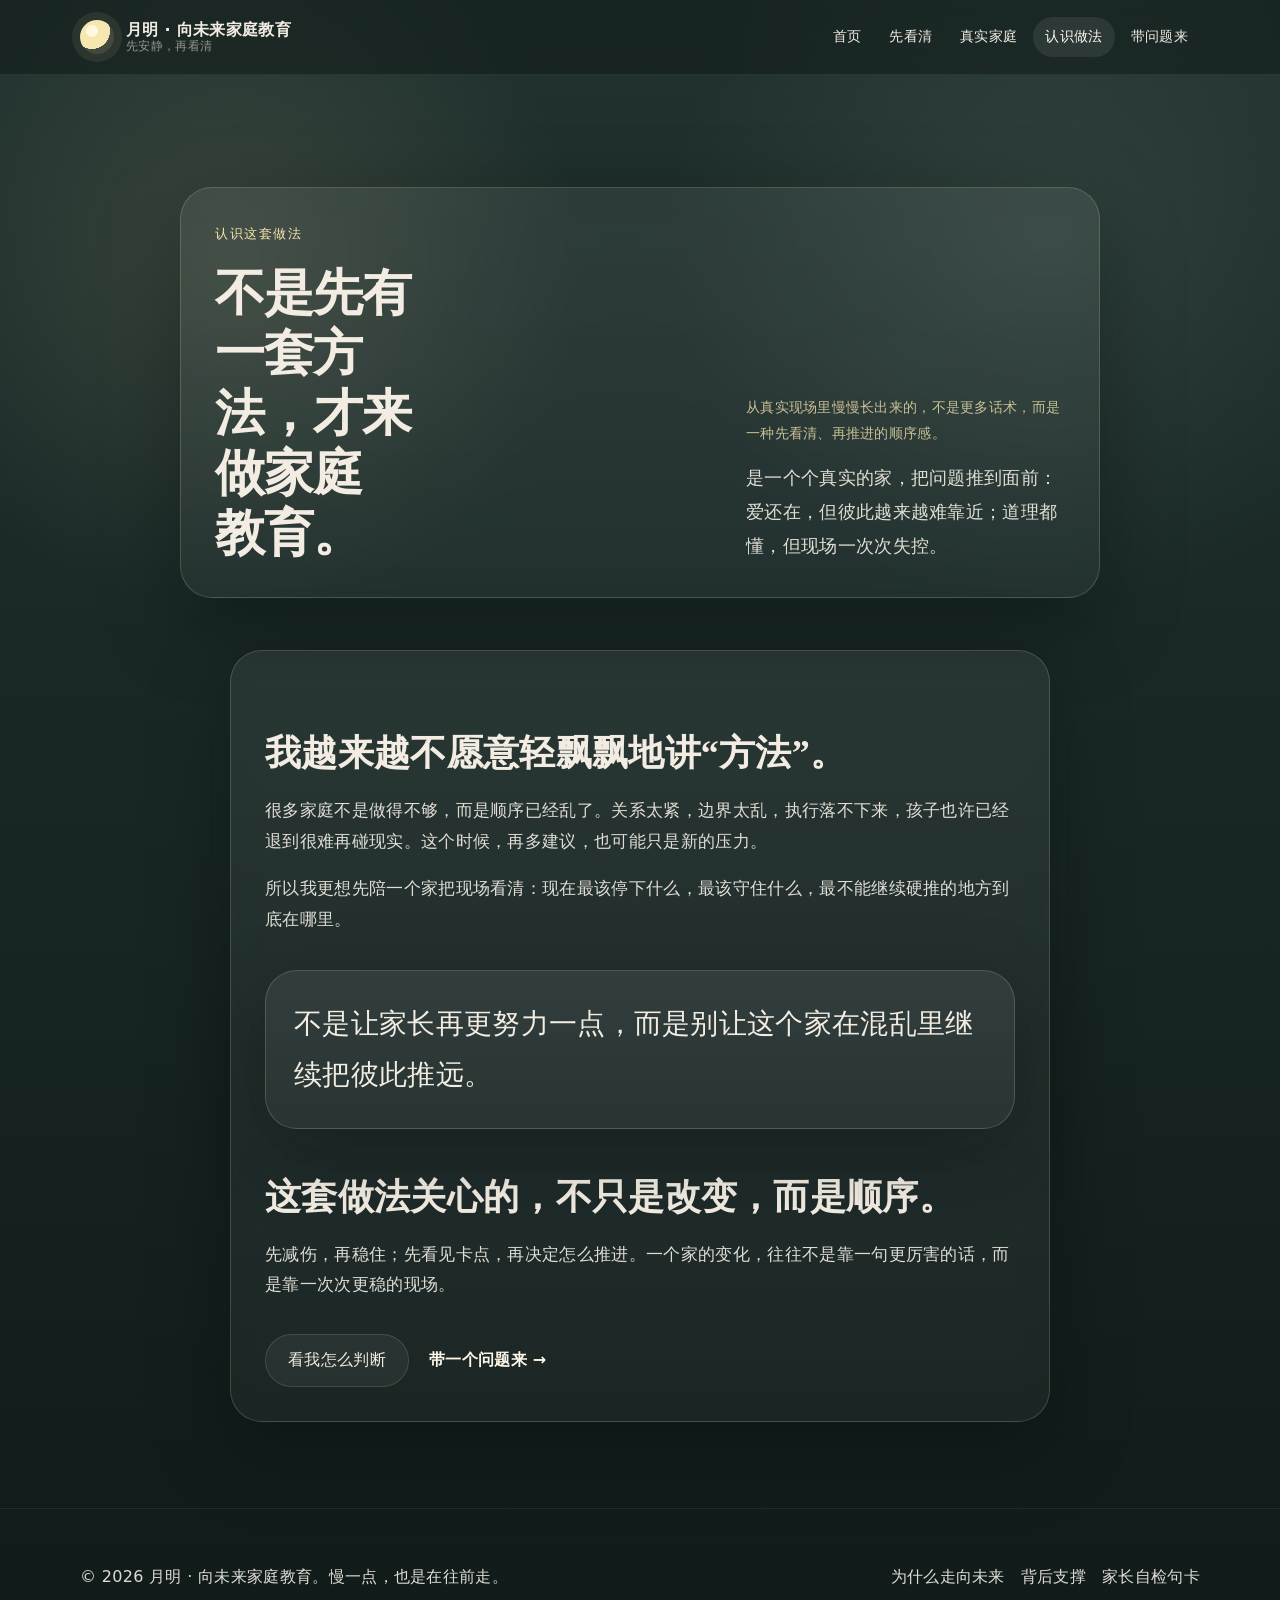
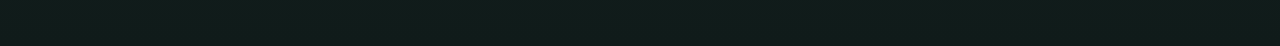
==== commit 228adb1b: "Unify inner page hero rhythm and dark layout" ====
--- a/about.html
+++ b/about.html
@@ -1,52 +1,55 @@
 <!DOCTYPE html>
 <html lang="zh-CN">
 <head>
-
-<meta charset="UTF-8" />
-<meta name="viewport" content="width=device-width, initial-scale=1.0" />
-<meta name="theme-color" content="#192826" />
+  <meta charset="UTF-8" />
+  <meta name="viewport" content="width=device-width, initial-scale=1.0" />
+  <meta name="theme-color" content="#07130f" />
   <link rel="canonical" href="https://yueminghub.github.io/about.html" />
   <meta property="og:type" content="website" />
   <meta property="og:site_name" content="Yueming Hub" />
-  <meta property="og:title" content="认识这套做法｜向未来家庭教育" />
-  <meta property="og:description" content="这套做法不是从概念开始，而是从一个个真实家庭的现场里长出来。" />
+  <meta property="og:title" content="认识这套做法｜月明 · 向未来家庭教育" />
+  <meta property="og:description" content="不是先有一套方法，才来做家庭教育。这里写的是：这套做法怎样从一个个真实家庭的现场里，慢慢长出来。" />
   <meta property="og:url" content="https://yueminghub.github.io/about.html" />
   <meta property="og:image" content="https://yueminghub.github.io/images/og-cover.png" />
   <meta name="twitter:card" content="summary_large_image" />
-  <meta name="twitter:title" content="认识这套做法｜向未来家庭教育" />
-  <meta name="twitter:description" content="这套做法不是从概念开始，而是从一个个真实家庭的现场里长出来。" />
+  <meta name="twitter:title" content="认识这套做法｜月明 · 向未来家庭教育" />
+  <meta name="twitter:description" content="不是先有一套方法，才来做家庭教育。这里写的是：这套做法怎样从一个个真实家庭的现场里，慢慢长出来。" />
   <meta name="twitter:image" content="https://yueminghub.github.io/images/og-cover.png" />
-<link rel="stylesheet" href="css/style.css" />
-<script defer src="js/site-shell.js"></script>
-<script defer src="js/site-ui.js"></script>
-<script defer src="js/main.js"></script>
-
-  <title>认识这套做法｜向未来家庭教育</title>
-  <meta name="description" content="这套做法不是从概念开始，而是从一个个真实家庭的现场里长出来。" />
+  <title>认识这套做法｜月明 · 向未来家庭教育</title>
+  <meta name="description" content="不是先有一套方法，才来做家庭教育。这里写的是：这套做法怎样从一个个真实家庭的现场里，慢慢长出来。" />
+  <link rel="stylesheet" href="css/style.css" />
+  <script defer src="js/site-shell.js"></script>
+  <script defer src="js/site-ui.js"></script>
+  <script defer src="js/main.js"></script>
 </head>
 <body class="calm-site inner-page">
   <div data-site-header></div>
   <main id="main" class="page-main">
     <section class="page-hero">
-      <div class="section-shell narrow">
-        <p class="eyebrow">认识这套做法</p>
-        <h1>不是先有一套方法，才来做家庭教育。</h1>
-        <p class="page-lead">是一个个真实的家，把问题推到面前：爱还在，但靠近越来越难；道理都懂，但现场一次次失控。</p>
+      <div class="section-shell narrow hero-split">
+        <div class="hero-split__main">
+          <p class="eyebrow">认识这套做法</p>
+          <h1>不是先有一套方法，才来做家庭教育。</h1>
+        </div>
+        <div class="hero-split__aside">
+          <p class="hero-note">从真实现场里慢慢长出来的，不是更多话术，而是一种先看清、再推进的顺序感。</p>
+          <p class="page-lead">是一个个真实的家，把问题推到面前：爱还在，但彼此越来越难靠近；道理都懂，但现场一次次失控。</p>
+        </div>
       </div>
     </section>
 
     <section class="quiet-content">
       <div class="section-shell text-flow">
-        <h2>我越来越不愿意轻飘飘讲“方法”。</h2>
-        <p>很多家不是做得不够，而是顺序已经乱了。当关系太紧，边界太乱，执行落不下来，孩子已经退到很难碰现实，再多建议也可能变成新的压力。</p>
-        <p>所以我更想先陪一个家把现场看清：现在最该停下什么，最该守住什么，最不能继续加压的地方在哪里。</p>
+        <h2>我越来越不愿意轻飘飘地讲“方法”。</h2>
+        <p>很多家庭不是做得不够，而是顺序已经乱了。关系太紧，边界太乱，执行落不下来，孩子也许已经退到很难再碰现实。这个时候，再多建议，也可能只是新的压力。</p>
+        <p>所以我更想先陪一个家把现场看清：现在最该停下什么，最该守住什么，最不能继续硬推的地方到底在哪里。</p>
 
         <div class="soft-note">
-          <p>不是让家长更努力一点，而是别让这个家在混乱里继续把彼此推远。</p>
+          <p>不是让家长再更努力一点，而是别让这个家在混乱里继续把彼此推远。</p>
         </div>
 
-        <h2>这套做法关心的是顺序。</h2>
-        <p>先减伤，再稳住；先看见卡点，再决定怎么推进。一个家的改变，不是靠一句更厉害的话，而是靠一次次更稳的现场。</p>
+        <h2>这套做法关心的，不只是改变，而是顺序。</h2>
+        <p>先减伤，再稳住；先看见卡点，再决定怎么推进。一个家的变化，往往不是靠一句更厉害的话，而是靠一次次更稳的现场。</p>
 
         <div class="next-steps">
           <a class="soft-button secondary" href="system.html">看我怎么判断</a>
--- a/css/style.css
+++ b/css/style.css
@@ -16,7 +16,7 @@
   --home-bg-soft: #243734;
   --home-bg-deep: #101b1a;
   --home-ink: #F2ECE2;
-  --home-ink-soft: rgba(242, 236, 226, 0.78);
+  --home-ink-soft: rgba(246, 241, 232, 0.9);
   --home-line: rgba(246, 230, 175, 0.16);
   --home-card: rgba(255, 255, 255, 0.05);
   --home-card-strong: rgba(255, 255, 255, 0.08);
@@ -917,16 +917,59 @@
 }
 
 body.calm-site.inner-page .page-hero .section-shell.narrow {
-  max-width: 860px;
+  max-width: 920px;
+}
+
+body.calm-site.inner-page .hero-split {
+  display: grid;
+  grid-template-columns: minmax(0, 1.22fr) minmax(260px, 0.78fr);
+  gap: 32px;
+  align-items: end;
+}
+
+body.calm-site.inner-page .hero-split__main,
+body.calm-site.inner-page .hero-split__aside {
+  min-width: 0;
+}
+
+body.calm-site.inner-page .hero-split__aside {
+  max-width: 26rem;
+  margin-left: auto;
+}
+
+body.calm-site.inner-page .page-hero .eyebrow {
+  margin-bottom: 18px;
+  letter-spacing: 0.12em;
+  text-transform: none;
 }
 
 body.calm-site.inner-page .page-hero h1 {
-  max-width: 14ch;
-  font-size: clamp(34px, 5.4vw, 64px);
+  max-width: 8.8ch;
+  margin: 0;
+  font-size: clamp(31px, 4vw, 50px);
+  line-height: 1.2;
+  letter-spacing: -0.02em;
+  text-wrap: balance;
+}
+
+body.calm-site.inner-page .hero-note {
+  margin: 0;
+  color: rgba(246, 230, 175, 0.78);
+  font-size: 14px;
+  line-height: 1.85;
+  letter-spacing: 0.02em;
 }
 
 body.calm-site.inner-page .page-lead {
-  max-width: 40rem;
+  max-width: 26rem;
+  margin-top: 14px;
+  font-size: clamp(16px, 1.8vw, 18px);
+  line-height: 1.9;
+  text-wrap: pretty;
+}
+
+body.calm-site.inner-page .hero-split--soft .hero-split__aside .soft-button {
+  margin-top: 18px;
 }
 
 body.calm-site.inner-page .contact-shell {
@@ -1274,7 +1317,7 @@
   --paper-dark: rgba(255, 248, 224, 0.06);
   --paper-line: rgba(255, 248, 224, 0.12);
   --text-main: #f3ead1;
-  --text-soft: #c7d3c5;
+  --text-soft: #d6e0d4;
   --text-muted: #87988d;
   --warm: #caa873;
 }
@@ -1617,7 +1660,7 @@
 }
 
 body[data-page="home"] .text-link::after {
-  content: " ?";
+  content: " →";
 }
 
 .night-work {
@@ -1686,27 +1729,36 @@
 
 .work-card {
   scroll-snap-align: start;
+  position: relative;
+  display: block;
   border: 1px solid var(--paper-line);
   border-radius: 28px;
   background: rgba(255, 248, 224, 0.04);
   box-shadow: 0 18px 42px rgba(0, 0, 0, 0.18);
   overflow: hidden;
+  color: inherit;
   transition: transform 180ms ease, border-color 180ms ease, background 180ms ease;
 }
 
 .work-card:hover,
-.work-card:focus-within {
+.work-card:focus-within,
+.work-card:focus-visible {
   transform: translateY(-2px);
   background: rgba(255, 248, 224, 0.055);
   border-color: rgba(255, 248, 224, 0.18);
+  outline: none;
 }
 
 .work-card__cover {
   min-height: 220px;
+  pointer-events: none;
   background:
     radial-gradient(circle at 24% 20%, rgba(244, 232, 189, 0.16), transparent 28%),
     linear-gradient(180deg, rgba(255, 248, 224, 0.05), rgba(255, 248, 224, 0.01)),
     linear-gradient(135deg, #10231d 0%, #152b24 48%, #0d1915 100%);
+  background-size: cover;
+  background-position: center;
+  background-repeat: no-repeat;
 }
 
 .work-card__cover--02 { background:
@@ -1731,7 +1783,12 @@
     linear-gradient(135deg, #10211a 0%, #1a2f27 52%, #0c1612 100%); }
 
 .work-card__body {
+  position: relative;
   padding: 22px;
+}
+
+.work-card__body .text-link {
+  display: inline-flex;
 }
 
 .work-carousel__dots {
@@ -1879,3 +1936,181 @@
   }
 }
 
+
+
+/* === Final readability polish === */
+body.calm-site.inner-page .page-hero .section-shell.narrow,
+body.calm-site.inner-page .quiet-content .section-shell.text-flow,
+body.calm-site.inner-page .quiet-content > .section-shell:not(.contact-shell) {
+  background: linear-gradient(180deg, rgba(255, 255, 255, 0.068), rgba(255, 255, 255, 0.04));
+  border-color: rgba(246, 230, 175, 0.18);
+}
+
+body.calm-site.inner-page .page-lead,
+body.calm-site.inner-page .text-flow p,
+body.calm-site.inner-page .quiet-content p,
+body.calm-site.inner-page .layer-card p,
+body.calm-site.inner-page .case-card p,
+body.calm-site.inner-page .contact-aside p,
+body.calm-site.inner-page .site-footer,
+body.calm-site.inner-page .footer-links a {
+  color: rgba(246, 241, 232, 0.9);
+}
+
+body.calm-site.inner-page .layer-card,
+body.calm-site.inner-page .case-card,
+body.calm-site.inner-page .contact-form,
+body.calm-site.inner-page .contact-aside,
+body.calm-site.inner-page .soft-note {
+  background: linear-gradient(180deg, rgba(255, 255, 255, 0.07), rgba(255, 255, 255, 0.04));
+  border-color: rgba(246, 230, 175, 0.18);
+  box-shadow: 0 24px 80px rgba(3, 8, 8, 0.28);
+}
+
+body.calm-site.inner-page .layer-card h2,
+body.calm-site.inner-page .case-card h2,
+body.calm-site.inner-page .contact-aside h2,
+body.calm-site.inner-page .page-hero h1,
+body.calm-site.inner-page .quiet-content h2,
+body.calm-site.inner-page .soft-note p,
+body.calm-site.inner-page .contact-form label {
+  color: var(--home-ink);
+}
+
+body.calm-site.inner-page .contact-form input,
+body.calm-site.inner-page .contact-form textarea,
+body.calm-site.inner-page .contact-form select {
+  background: rgba(255, 255, 255, 0.065);
+  color: var(--home-ink);
+}
+
+body.calm-site.inner-page .contact-form input::placeholder,
+body.calm-site.inner-page .contact-form textarea::placeholder {
+  color: rgba(246, 241, 232, 0.58);
+}
+
+body.calm-site.inner-page .contact-form input:focus,
+body.calm-site.inner-page .contact-form textarea:focus,
+body.calm-site.inner-page .contact-form select:focus {
+  background: rgba(255, 255, 255, 0.1);
+}
+
+body.calm-site.inner-page .next-steps .text-link,
+body.calm-site.inner-page .text-link {
+  color: #fff8e8;
+}
+
+body[data-page="home"] .night-state__response p,
+body[data-page="home"] .night-route-card p,
+body[data-page="home"] .work-card p,
+body[data-page="home"] .section-lead,
+body[data-page="home"] .night-hero__poem p {
+  color: var(--text-soft);
+}
+
+
+.work-card__body .text-link {
+  position: relative;
+  z-index: 2;
+}
+
+.work-card__body .text-link::before {
+  content: "";
+  position: absolute;
+  inset: -12px -10px;
+}
+
+@media (max-width: 640px) {
+  body.calm-site.inner-page .page-hero {
+    padding: 92px 0 30px;
+  }
+
+  body.calm-site.inner-page .page-hero .section-shell.narrow,
+  body.calm-site.inner-page .quiet-content .section-shell.text-flow,
+  body.calm-site.inner-page .quiet-content > .section-shell:not(.contact-shell) {
+    padding: 24px 18px;
+    border-radius: 24px;
+  }
+
+  body.calm-site.inner-page .hero-split {
+    grid-template-columns: 1fr;
+    gap: 16px;
+    align-items: start;
+  }
+
+  body.calm-site.inner-page .hero-split__aside {
+    max-width: 100%;
+    margin-left: 0;
+  }
+
+  body.calm-site.inner-page .page-hero h1 {
+    max-width: 8.6ch;
+    font-size: clamp(1.95rem, 8.4vw, 2.55rem);
+    line-height: 1.26;
+    letter-spacing: -0.02em;
+  }
+
+  body.calm-site.inner-page .page-hero .eyebrow {
+    margin-bottom: 14px;
+    letter-spacing: 0.1em;
+  }
+
+  body.calm-site.inner-page .page-lead,
+  body.calm-site.inner-page .text-flow p,
+  body.calm-site.inner-page .quiet-content p,
+  body.calm-site.inner-page .layer-card p,
+  body.calm-site.inner-page .case-card p,
+  body.calm-site.inner-page .contact-aside p {
+    font-size: 16px;
+    line-height: 1.85;
+  }
+
+  body.calm-site.inner-page .page-lead {
+    max-width: 100%;
+    margin-top: 12px;
+    font-size: 15.5px;
+    line-height: 1.9;
+  }
+
+  body.calm-site.inner-page .hero-note {
+    font-size: 13.5px;
+    line-height: 1.8;
+  }
+
+  body.calm-site.inner-page .layer-card,
+  body.calm-site.inner-page .case-card,
+  body.calm-site.inner-page .contact-form,
+  body.calm-site.inner-page .contact-aside,
+  body.calm-site.inner-page .soft-note {
+    padding: 22px 18px;
+    border-radius: 24px;
+  }
+
+  body.calm-site.inner-page .next-steps,
+  .contact-shell {
+    gap: 14px;
+  }
+
+  body.calm-site.inner-page .soft-button,
+  body.calm-site.inner-page .text-link,
+  .work-carousel__arrow {
+    min-height: 50px;
+  }
+
+  .work-card {
+    border-radius: 24px;
+  }
+
+  .work-card__body {
+    padding: 20px 18px 22px;
+  }
+
+  .work-card__cover {
+    min-height: 184px;
+  }
+
+  .work-carousel__track {
+    grid-auto-columns: 90%;
+    gap: 14px;
+  }
+}
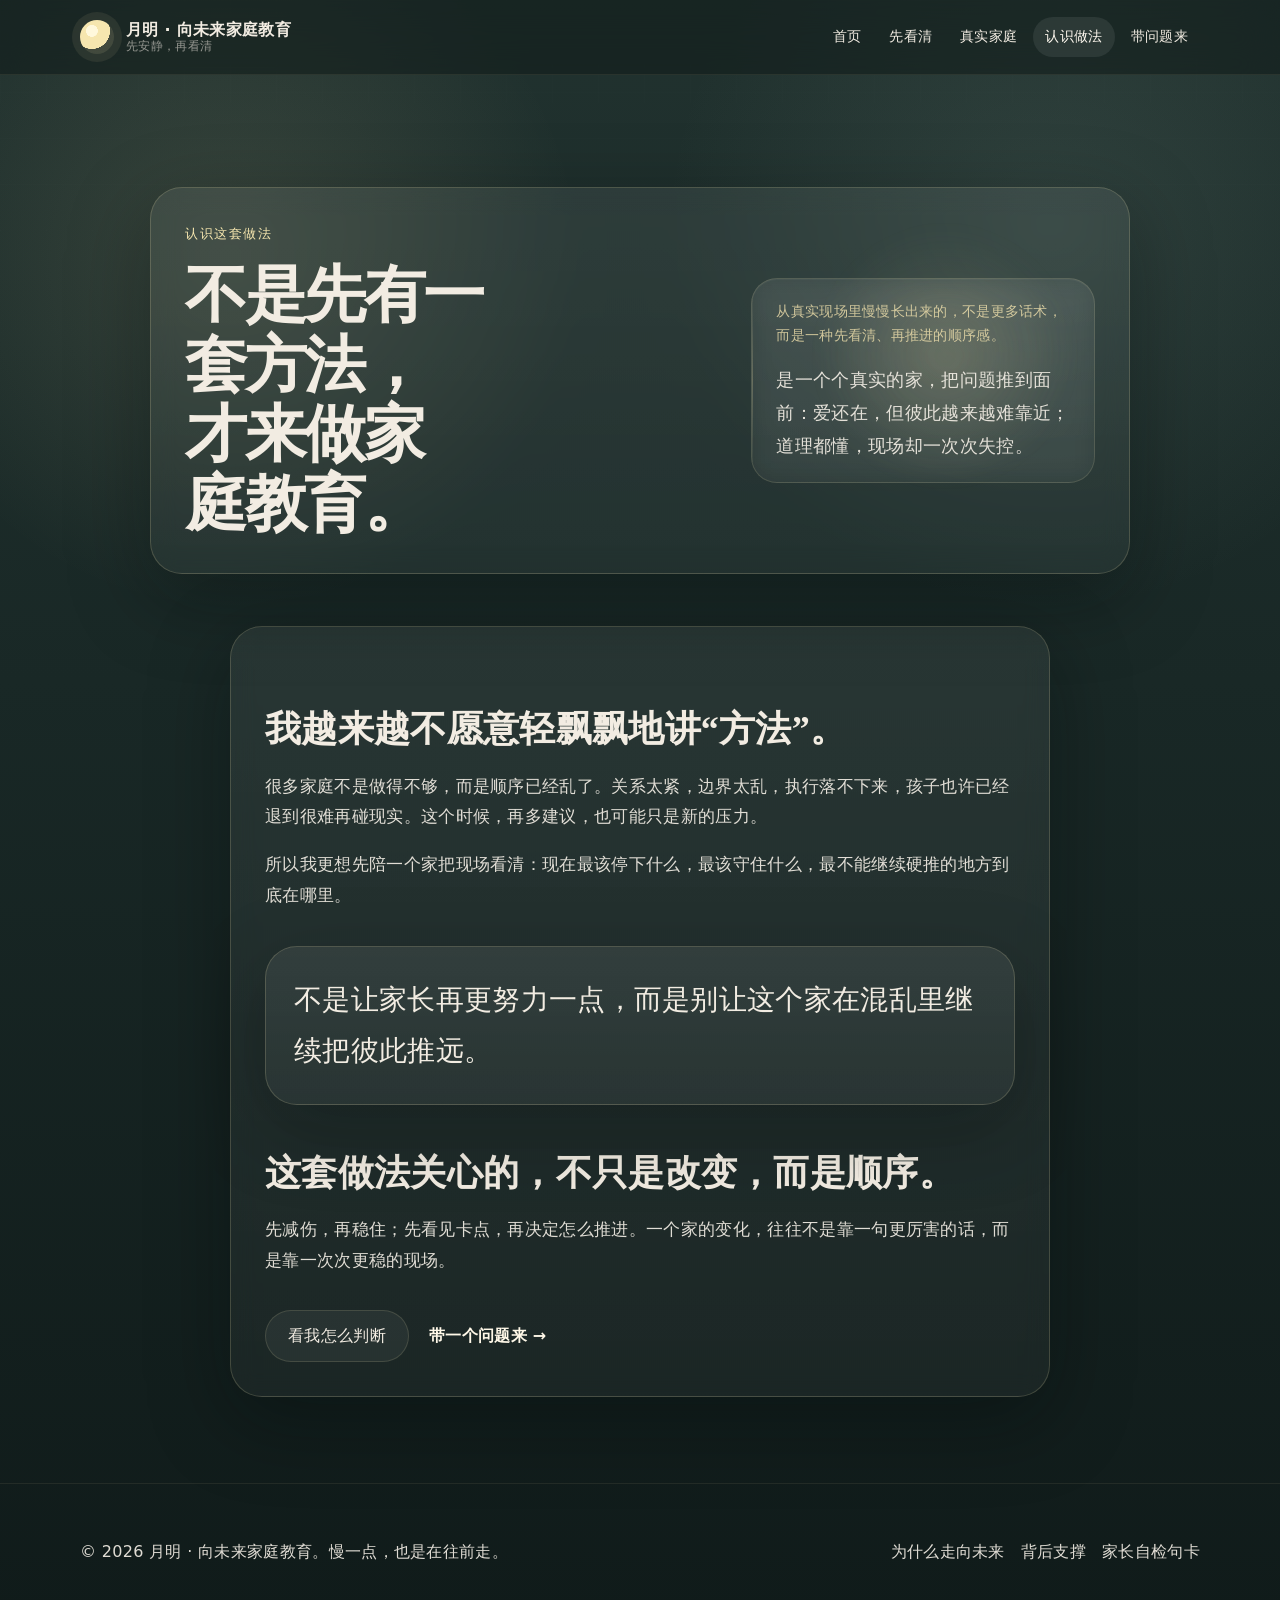
==== commit 54e834de: "Refine inner page hero composition" ====
--- a/about.html
+++ b/about.html
@@ -33,7 +33,7 @@
         </div>
         <div class="hero-split__aside">
           <p class="hero-note">从真实现场里慢慢长出来的，不是更多话术，而是一种先看清、再推进的顺序感。</p>
-          <p class="page-lead">是一个个真实的家，把问题推到面前：爱还在，但彼此越来越难靠近；道理都懂，但现场一次次失控。</p>
+          <p class="page-lead">是一个个真实的家，把问题推到面前：爱还在，但彼此越来越难靠近；道理都懂，现场却一次次失控。</p>
         </div>
       </div>
     </section>
--- a/css/style.css
+++ b/css/style.css
@@ -917,14 +917,34 @@
 }
 
 body.calm-site.inner-page .page-hero .section-shell.narrow {
-  max-width: 920px;
+  position: relative;
+  max-width: 980px;
+  overflow: hidden;
+  isolation: isolate;
+}
+
+body.calm-site.inner-page .page-hero .section-shell.narrow::before {
+  content: "";
+  position: absolute;
+  top: clamp(22px, 4vw, 38px);
+  right: clamp(18px, 5vw, 54px);
+  width: clamp(160px, 24vw, 260px);
+  aspect-ratio: 1;
+  border-radius: 50%;
+  background:
+    radial-gradient(circle, rgba(246, 230, 175, 0.11) 0%, rgba(246, 230, 175, 0.055) 34%, rgba(246, 230, 175, 0) 72%);
+  filter: blur(8px);
+  pointer-events: none;
+  z-index: 0;
 }
 
 body.calm-site.inner-page .hero-split {
   display: grid;
-  grid-template-columns: minmax(0, 1.22fr) minmax(260px, 0.78fr);
-  gap: 32px;
-  align-items: end;
+  grid-template-columns: minmax(0, 1.38fr) minmax(300px, 0.92fr);
+  gap: clamp(22px, 4vw, 54px);
+  align-items: center;
+  position: relative;
+  z-index: 1;
 }
 
 body.calm-site.inner-page .hero-split__main,
@@ -932,44 +952,69 @@
   min-width: 0;
 }
 
+body.calm-site.inner-page .hero-split__main {
+  display: grid;
+  align-content: start;
+}
+
 body.calm-site.inner-page .hero-split__aside {
-  max-width: 26rem;
+  width: 100%;
+  max-width: 24rem;
   margin-left: auto;
+  padding: 20px 22px 20px 24px;
+  border: 1px solid rgba(246, 230, 175, 0.14);
+  border-radius: 26px;
+  background:
+    linear-gradient(180deg, rgba(255, 255, 255, 0.055), rgba(255, 255, 255, 0.028));
+  box-shadow: inset 0 1px 0 rgba(255, 255, 255, 0.035);
+  backdrop-filter: blur(12px);
+  align-self: center;
+  position: relative;
+}
+
+body.calm-site.inner-page .hero-split__aside::before {
+  content: "";
+  position: absolute;
+  top: 20px;
+  bottom: 20px;
+  left: 0;
+  width: 1px;
+  background: linear-gradient(180deg, rgba(246, 230, 175, 0.04), rgba(246, 230, 175, 0.26), rgba(246, 230, 175, 0.05));
 }
 
 body.calm-site.inner-page .page-hero .eyebrow {
-  margin-bottom: 18px;
+  margin-bottom: 16px;
   letter-spacing: 0.12em;
   text-transform: none;
 }
 
 body.calm-site.inner-page .page-hero h1 {
-  max-width: 8.8ch;
+  max-width: 11.2ch;
   margin: 0;
-  font-size: clamp(31px, 4vw, 50px);
-  line-height: 1.2;
-  letter-spacing: -0.02em;
+  font-size: clamp(38px, 5vw, 62px);
+  line-height: 1.12;
+  letter-spacing: -0.04em;
   text-wrap: balance;
 }
 
 body.calm-site.inner-page .hero-note {
   margin: 0;
   color: rgba(246, 230, 175, 0.78);
-  font-size: 14px;
-  line-height: 1.85;
+  font-size: 13.5px;
+  line-height: 1.82;
   letter-spacing: 0.02em;
 }
 
 body.calm-site.inner-page .page-lead {
-  max-width: 26rem;
-  margin-top: 14px;
-  font-size: clamp(16px, 1.8vw, 18px);
-  line-height: 1.9;
+  max-width: 22rem;
+  margin-top: 16px;
+  font-size: clamp(16.5px, 1.85vw, 18px);
+  line-height: 1.82;
   text-wrap: pretty;
 }
 
 body.calm-site.inner-page .hero-split--soft .hero-split__aside .soft-button {
-  margin-top: 18px;
+  margin-top: 20px;
 }
 
 body.calm-site.inner-page .contact-shell {
@@ -2032,22 +2077,31 @@
     border-radius: 24px;
   }
 
+  body.calm-site.inner-page .page-hero .section-shell.narrow::before {
+    top: 18px;
+    right: 8px;
+    width: 140px;
+    opacity: 0.7;
+  }
+
   body.calm-site.inner-page .hero-split {
     grid-template-columns: 1fr;
-    gap: 16px;
+    gap: 18px;
     align-items: start;
   }
 
   body.calm-site.inner-page .hero-split__aside {
     max-width: 100%;
     margin-left: 0;
+    padding: 16px 16px 16px 18px;
+    border-radius: 22px;
   }
 
   body.calm-site.inner-page .page-hero h1 {
-    max-width: 8.6ch;
-    font-size: clamp(1.95rem, 8.4vw, 2.55rem);
-    line-height: 1.26;
-    letter-spacing: -0.02em;
+    max-width: 10.4ch;
+    font-size: clamp(2.1rem, 9.4vw, 3rem);
+    line-height: 1.15;
+    letter-spacing: -0.035em;
   }
 
   body.calm-site.inner-page .page-hero .eyebrow {
@@ -2067,14 +2121,14 @@
 
   body.calm-site.inner-page .page-lead {
     max-width: 100%;
-    margin-top: 12px;
+    margin-top: 13px;
     font-size: 15.5px;
-    line-height: 1.9;
+    line-height: 1.84;
   }
 
   body.calm-site.inner-page .hero-note {
-    font-size: 13.5px;
-    line-height: 1.8;
+    font-size: 13px;
+    line-height: 1.74;
   }
 
   body.calm-site.inner-page .layer-card,
